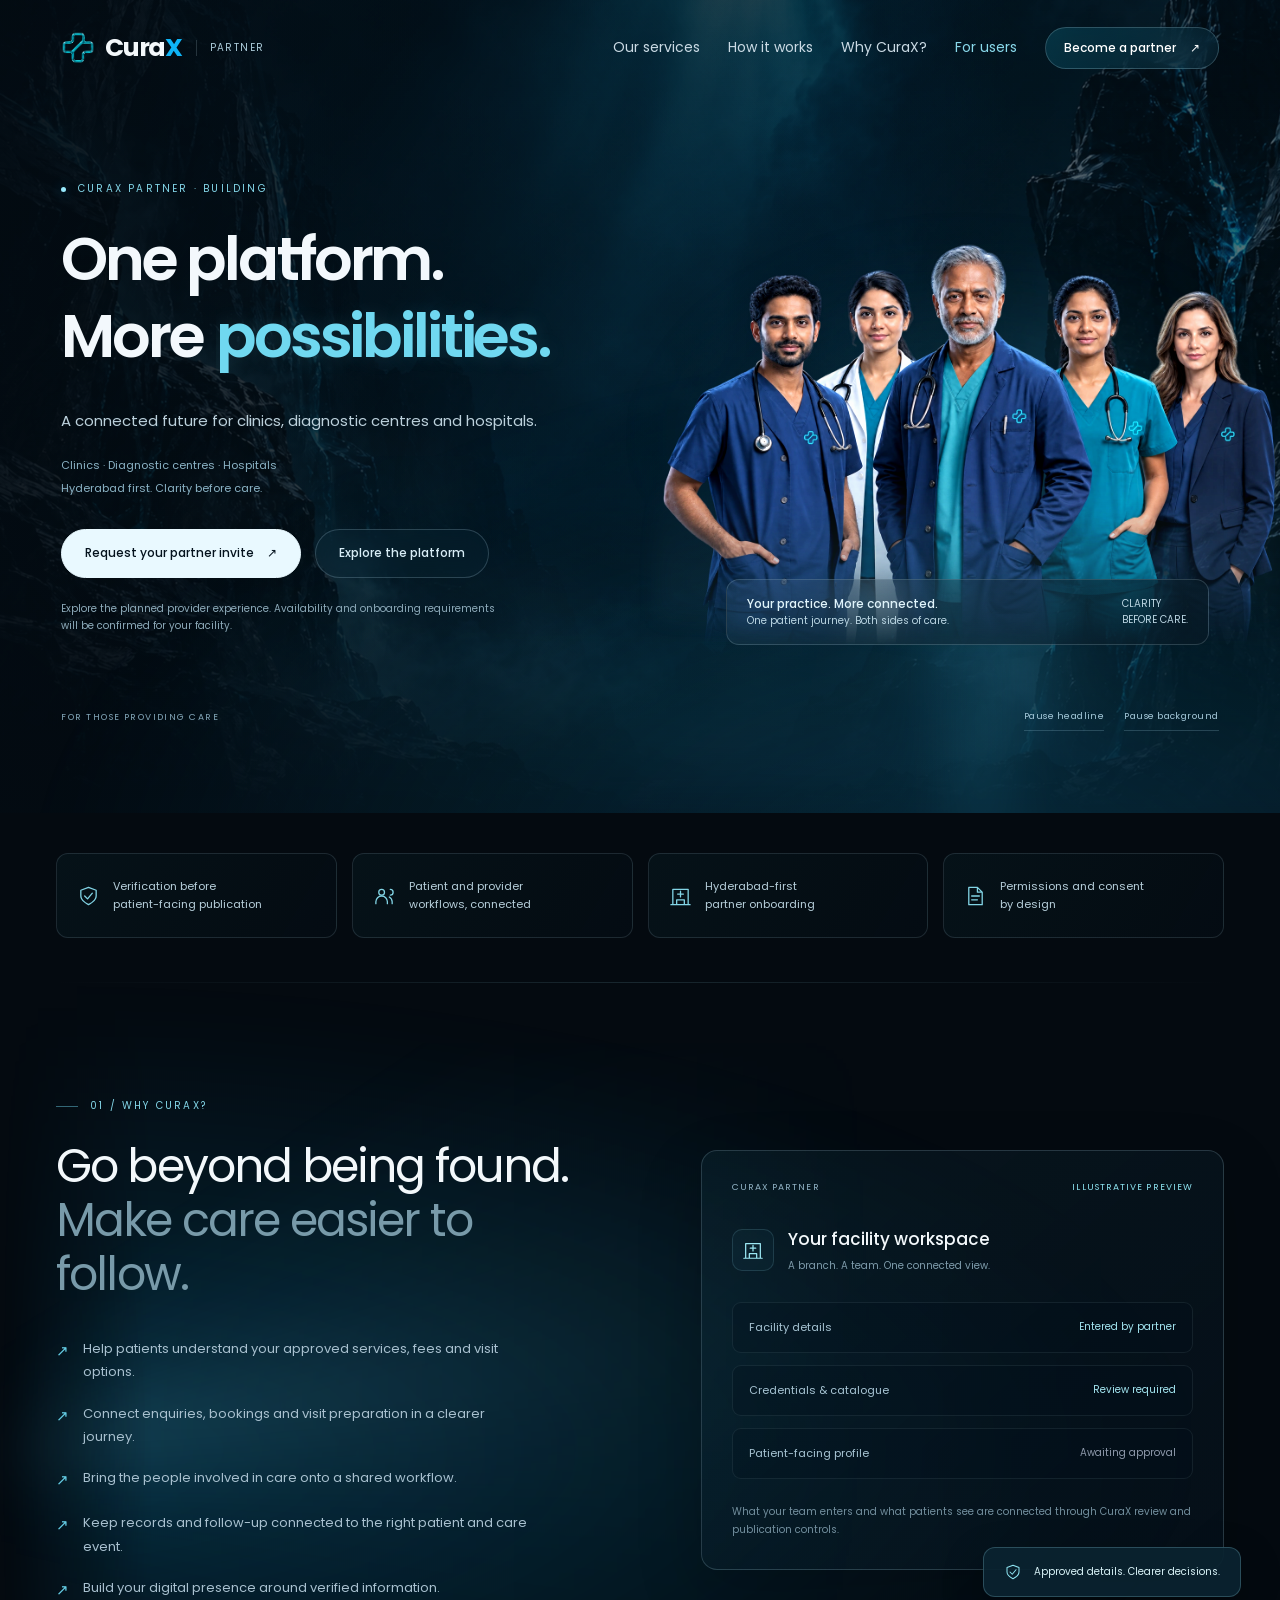
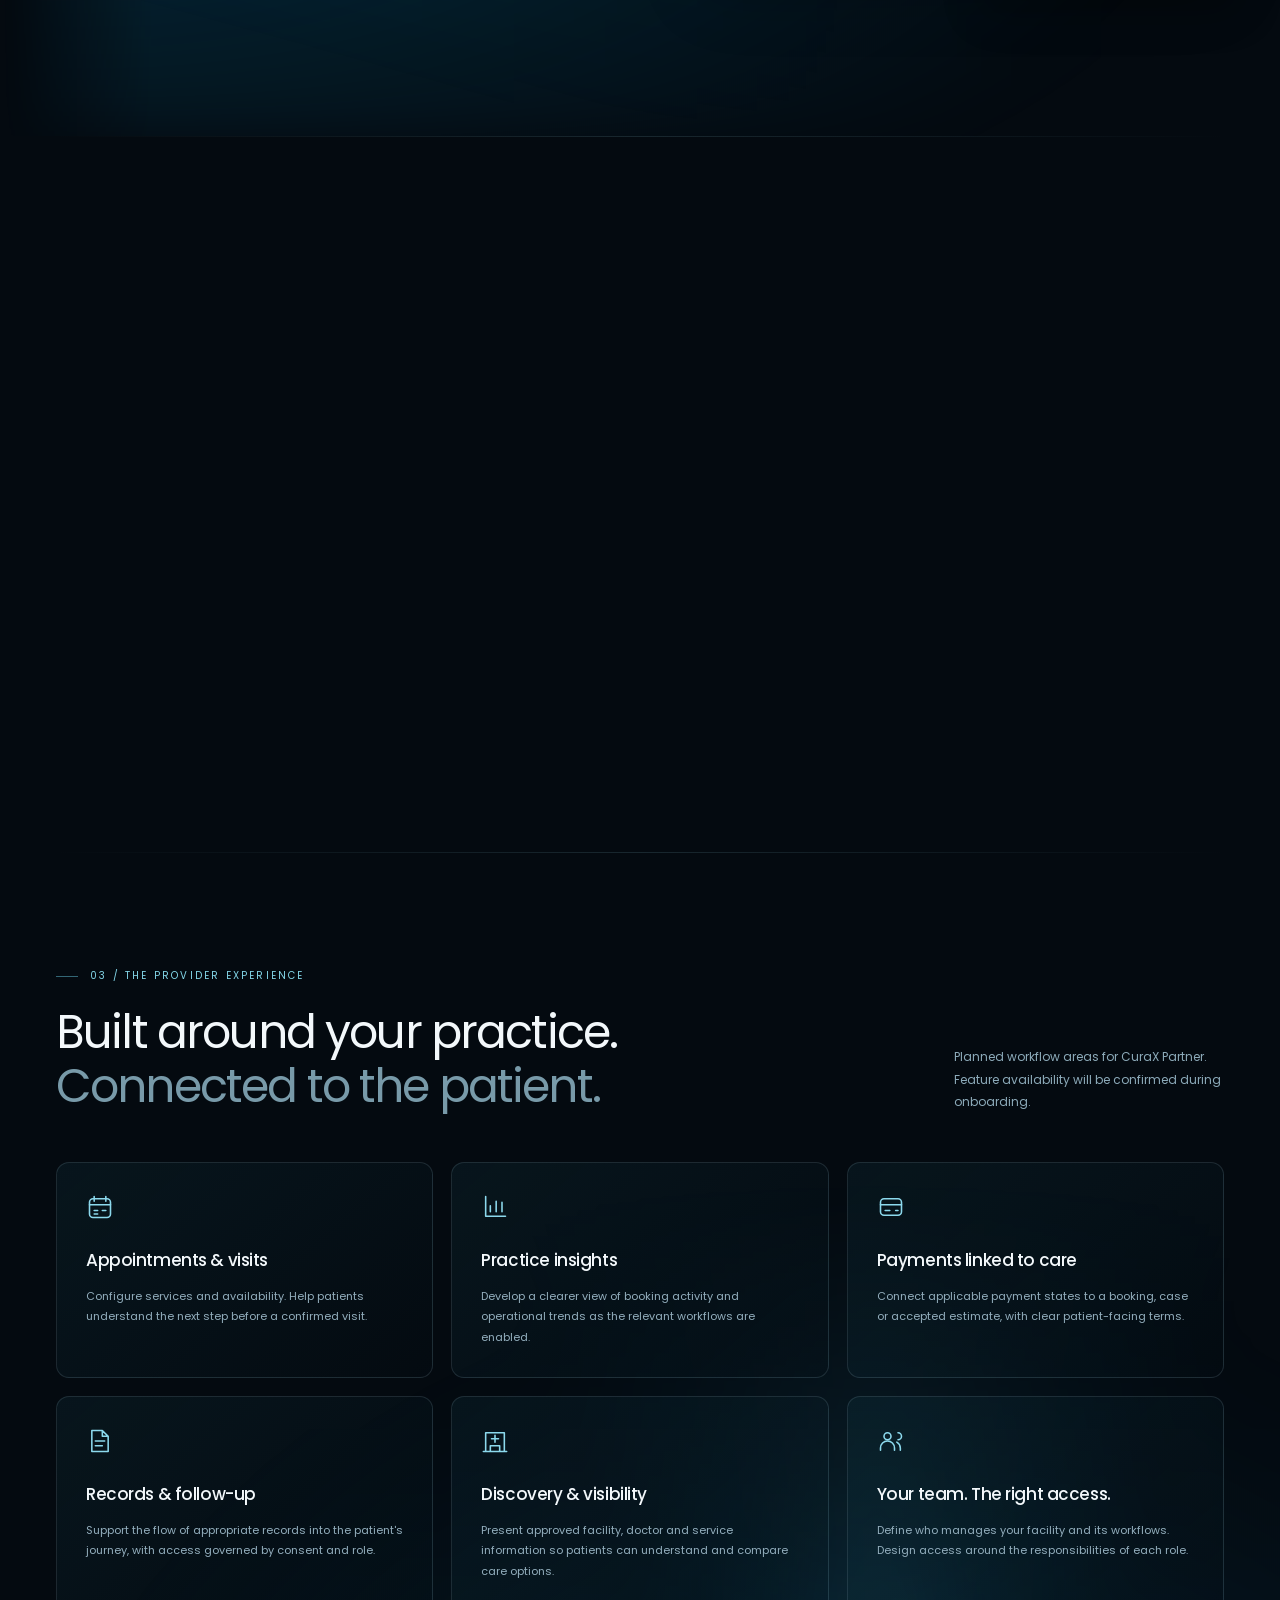
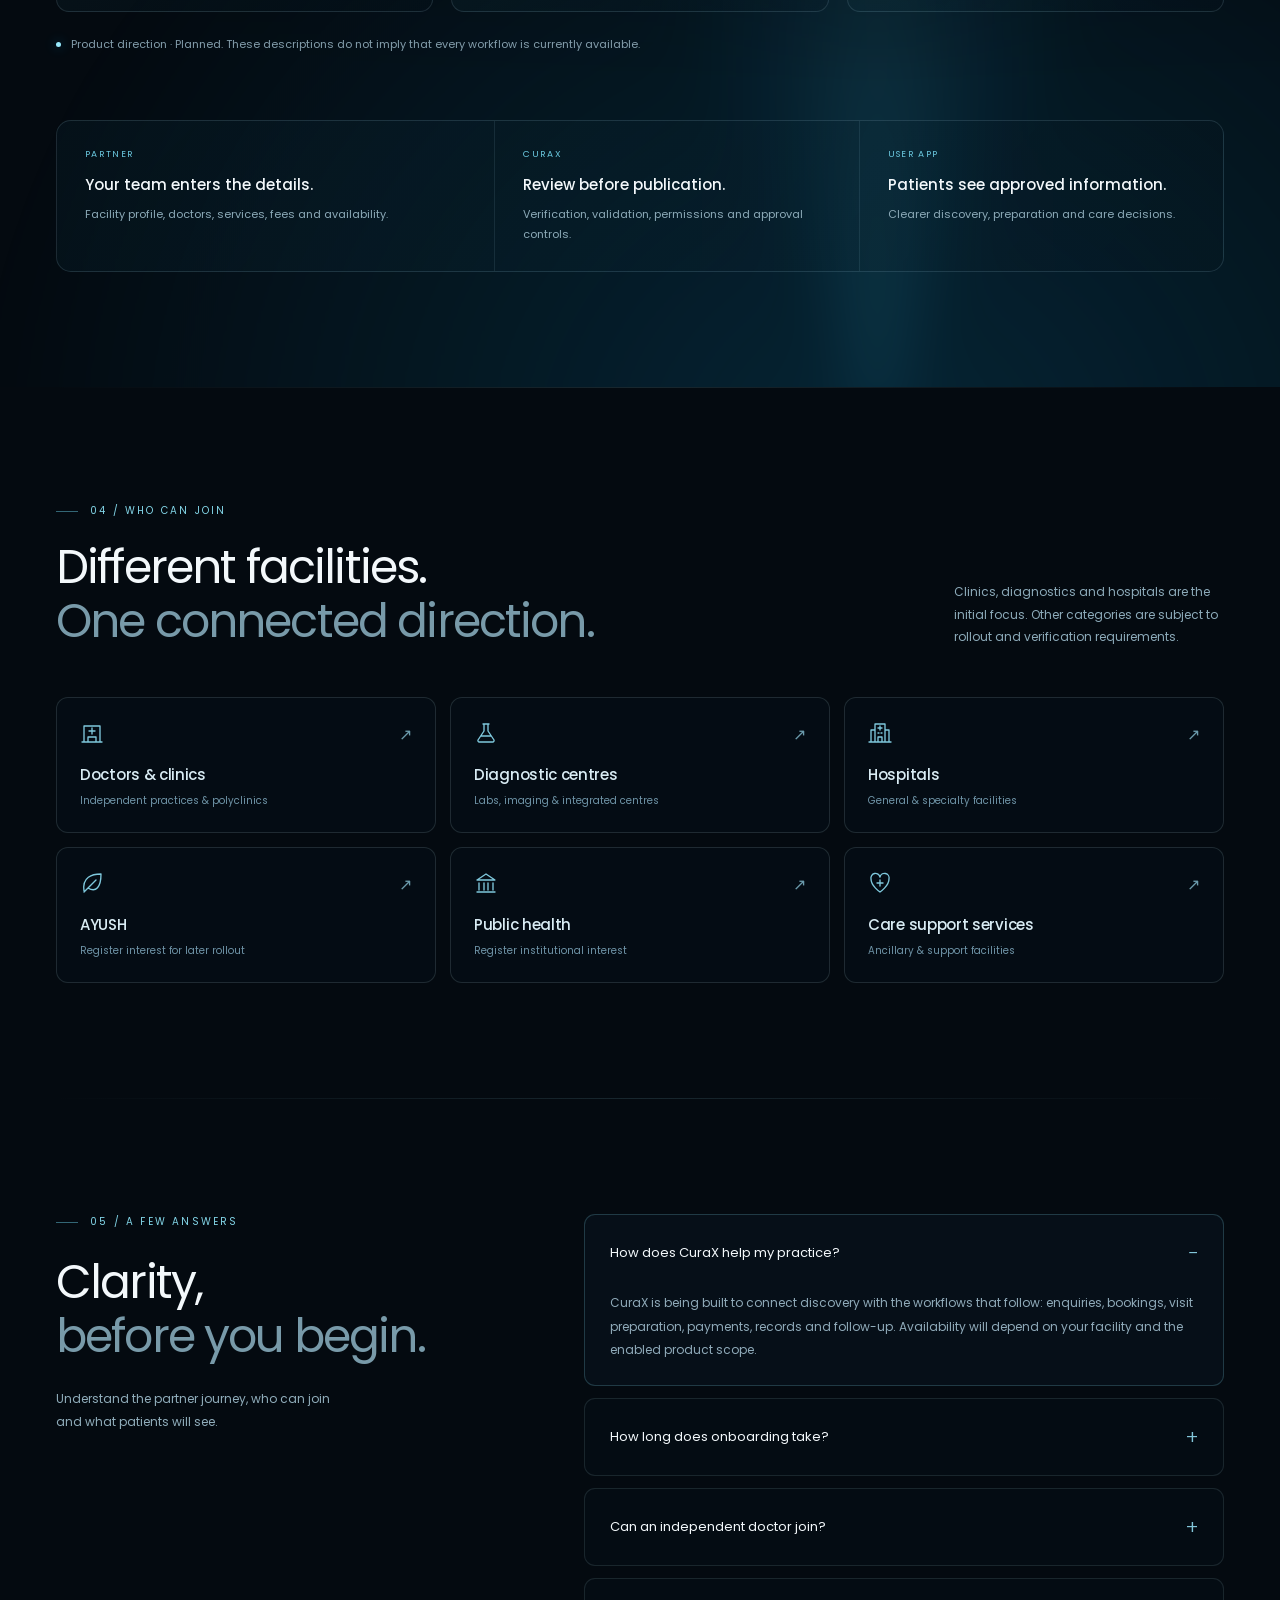
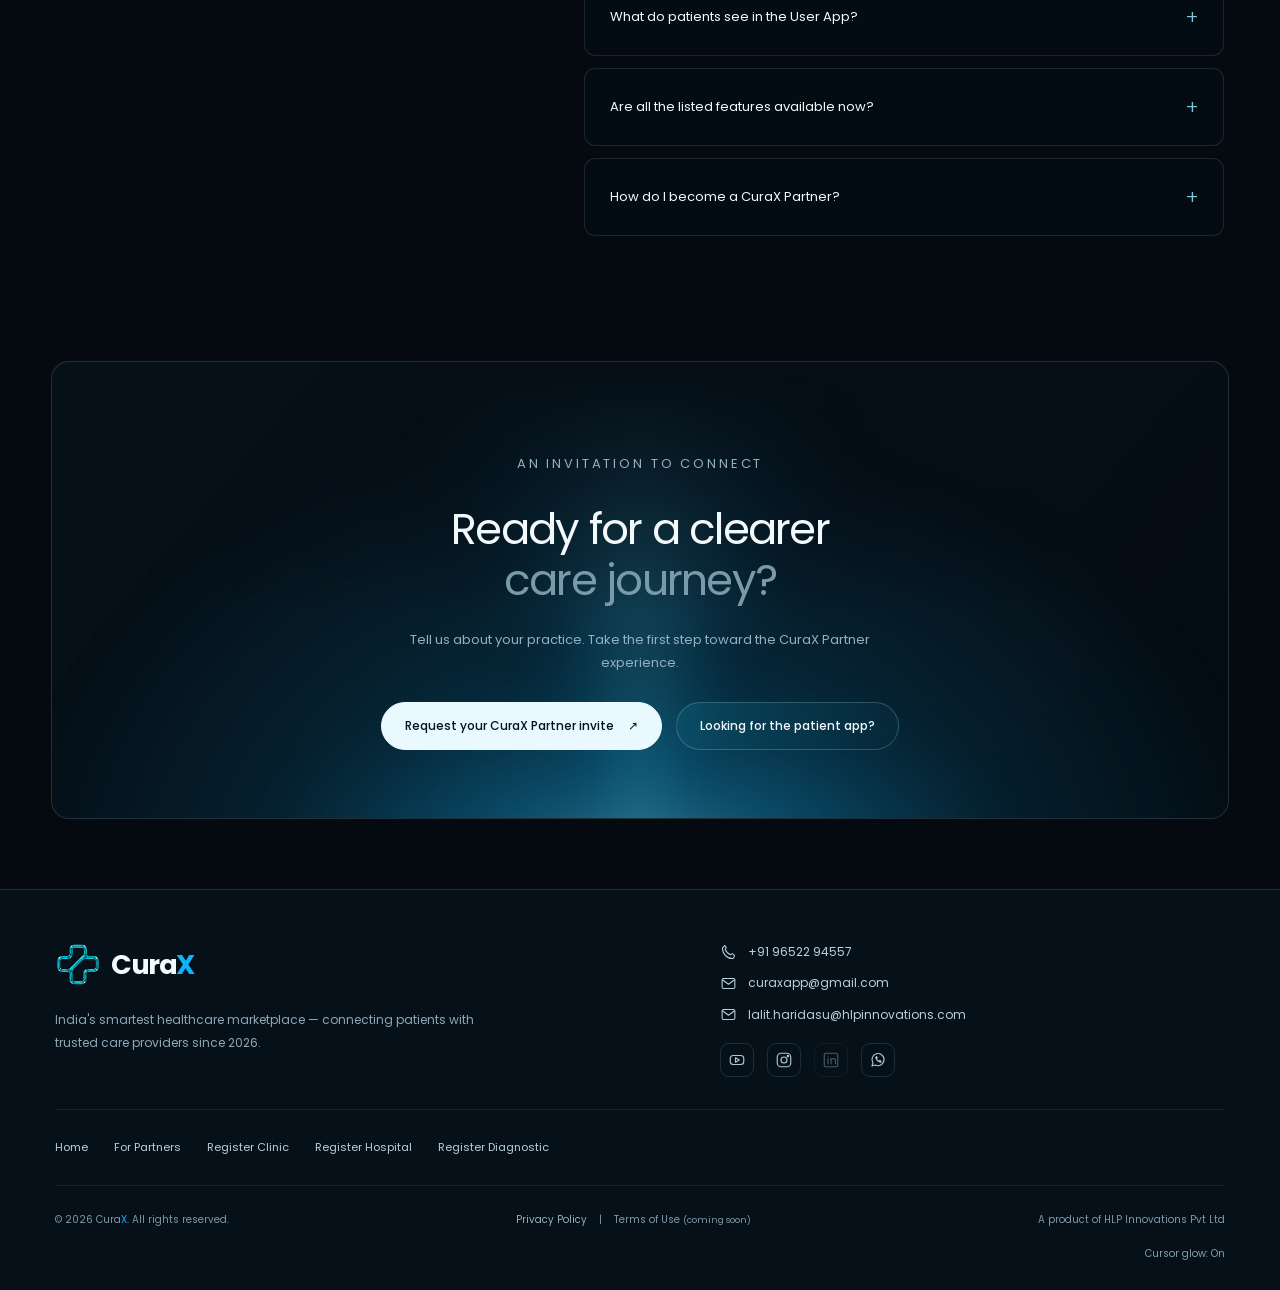
==== partners.html @ de30062a "Modified the website" ====
<!DOCTYPE html>

<html lang="en">
<head>
<meta charset="utf-8"/><meta content="width=device-width, initial-scale=1" name="viewport"/><meta content="#040a10" name="theme-color"/>
<title>CuraX Partner — Clarity before care</title>
<meta content="Explore CuraX Partner for clinics, diagnostic centres and hospitals. Understand the planned provider workflow and request a partner invite. Hyderabad first." name="description"/>
<link href="https://fonts.googleapis.com" rel="preconnect"/><link crossorigin="" href="https://fonts.gstatic.com" rel="preconnect"/>
<link href="https://fonts.googleapis.com/css2?family=Poppins:wght@300;400;500;600;700&amp;display=swap" rel="stylesheet"/>
<link href="assets/css/partner.css" rel="stylesheet"/>
<link href="assets/css/partner-lighting.css" rel="stylesheet"/>
<link href="assets/css/rotating-hero.css" rel="stylesheet"/>
<link as="image" fetchpriority="high" href="assets/assets/curax-partner-canyon-doctors.webp" rel="preload"/>
<link href="assets/css/cursor-glow.css" rel="stylesheet"/>
<!-- Search engine and social sharing metadata -->
<link href="https://www.curax.life/partners.html" rel="canonical"/>
<meta content="index, follow" name="robots"/>
<meta content="website" property="og:type"/>
<meta content="CuraX" property="og:site_name"/>
<meta content="CuraX Partner — Clarity Before Care" property="og:title"/>
<meta content="Explore CuraX Partner for clinics, diagnostic centres and hospitals. Understand the planned provider workflow and request a partner invite. Hyderabad first." property="og:description"/>
<meta content="https://www.curax.life/partners.html" property="og:url"/>
<meta content="https://www.curax.life/assets/assets/curax-glass-alpha.webp" property="og:image"/>
<meta content="CuraX brand logo" property="og:image:alt"/>
<meta content="summary" name="twitter:card"/>
<link href="assets/css/footer.css" rel="stylesheet"/></head>
<body>
<a class="skip" href="#why">Skip to partner information</a>
<svg aria-hidden="true" height="0" style="position:absolute" width="0"><defs>
<symbol id="i-clinic" viewbox="0 0 24 24"><path d="M4 21V5h16v16M8 21v-5h8v5M9 10h6m-3-3v6M2 21h20"></path></symbol>
<symbol id="i-shield" viewbox="0 0 24 24"><path d="m12 3 8 3v6c0 5-8 9-8 9s-8-4-8-9V6Zm-4 9 3 3 5-6"></path></symbol>
<symbol id="i-calendar" viewbox="0 0 24 24"><rect height="16" rx="3" width="18" x="3" y="5"></rect><path d="M7 3v4m10-4v4M3 10h18m-14 5h3m4 0h3m-10 3h3"></path></symbol>
<symbol id="i-record" viewbox="0 0 24 24"><path d="M14 3H5v18h14V8Zm0 0v5h5M8 12h8m-8 4h6"></path></symbol>
<symbol id="i-payment" viewbox="0 0 24 24"><rect height="14" rx="3" width="18" x="3" y="5"></rect><path d="M3 10h18M7 15h4m5 0h2"></path></symbol>
<symbol id="i-chart" viewbox="0 0 24 24"><path d="M4 3v17h17M8 16v-5m5 5V7m5 9v-8"></path></symbol>
<symbol id="i-team" viewbox="0 0 24 24"><circle cx="9" cy="8" r="3"></circle><path d="M3 20v-2a6 6 0 0 1 12 0v2m3-15a3 3 0 0 1 0 6m2 9v-2a6 6 0 0 0-3-5"></path></symbol>
<symbol id="i-lab" viewbox="0 0 24 24"><path d="M9 3h6m-5 0v7l-6 9a1.5 1.5 0 0 0 1.3 2h13.4a1.5 1.5 0 0 0 1.3-2l-6-9V3M7 15h10"></path></symbol>
<symbol id="i-hospital" viewbox="0 0 24 24"><path d="M7 21V3h10v18M3 21V9h4m10 0h4v12M1 21h22M10 7h4m-2-2v4m-2 12v-5h4v5M10 12h1m2 0h1"></path></symbol>
<symbol id="i-leaf" viewbox="0 0 24 24"><path d="M4 20C2 6 12 3 21 3c0 13-5 19-13 14M4 21l12-12"></path></symbol>
<symbol id="i-public" viewbox="0 0 24 24"><path d="m3 9 9-6 9 6H3m2 3v7m5-7v7m4-7v7m5-7v7M3 21h18"></path></symbol>
<symbol id="i-care" viewbox="0 0 24 24"><path d="M12 21S3 15 3 8a4 4 0 0 1 9-2 4 4 0 0 1 9 2c0 7-9 13-9 13Zm-3-9h6m-3-3v6"></path></symbol>
<symbol id="i-arrow" viewbox="0 0 24 24"><path d="M4 12h16m-6-6 6 6-6 6"></path></symbol>
</defs></svg>
<header class="nav" id="nav">
<a aria-label="CuraX home" class="brand" href="index.html"><img alt="" height="1254" src="assets/assets/curax-glass-alpha.webp" width="1254"/><span class="wordmark">Cura<span>X</span></span><span class="partner-label">Partner</span></a>
<button aria-controls="partner-navigation" aria-expanded="false" aria-label="Open navigation" class="nav-toggle" type="button"><svg aria-hidden="true" class="icon" viewbox="0 0 24 24"><path d="M5 7h14M5 12h14M5 17h14"></path></svg></button>
<nav aria-label="Partner navigation" class="nav-links" id="partner-navigation"><a href="#features">Our services</a><a href="#process">How it works</a><a href="#why">Why CuraX?</a><a class="for-users" href="index.html#download">For users</a><button class="button" data-invite="" type="button">Become a partner <span aria-hidden="true">↗</span></button></nav>
</header>
<main>
<section aria-labelledby="partner-title" class="hero cx-partner-hero" data-curax-hero="" id="partner-home">
<div aria-hidden="true" class="landscape cx-hero-landscape" data-hero-landscape=""><canvas aria-hidden="true" class="live-wallpaper"></canvas></div>
<div class="hero-grid cx-hero-grid">
<div class="hero-copy cx-hero-copy" data-hero-copy="">
<p class="cx-hero-eyebrow" data-hero-enter="eyebrow"><span aria-hidden="true" class="cx-hero-status"></span>CuraX Partner · BUILDING</p>
<h1 class="cx-hero-title" data-hero-title="" id="partner-title"><span class="cx-sr-only">One platform. More possibilities.</span><span aria-hidden="true" class="cx-title-visual"><span class="cx-title-first" data-hero-enter="first"><span data-fit-static="">One platform.</span></span><span class="cx-more-line" data-hero-enter="second"><span class="cx-hero-prefix" data-word-prefix="">More</span><span class="cx-word-window" data-word-window=""><span class="cx-word-sizer" data-word-sizer=""><span>possibilities.</span><span>opportunity.</span><span>connections.</span><span>growth.</span><span>visibility.</span><span>clarity.</span><span>efficiency.</span><span>confidence.</span><span>potential.</span></span><span class="cx-word-slot cx-word-current" data-word-current="">possibilities.</span><span class="cx-word-slot cx-word-next" data-word-next="">opportunity.</span></span></span></span></h1>
<p class="cx-hero-lead" data-hero-enter="description">A connected future for clinics, diagnostic centres and hospitals.</p>
<p class="cx-hero-audiences" data-hero-enter="audiences">Clinics · Diagnostic centres · Hospitals</p>
<p class="cx-hero-location" data-hero-enter="location">Hyderabad first. Clarity before care.</p>
<div class="hero-actions cx-hero-actions" data-hero-enter="actions"><button class="button primary cx-hero-button cx-hero-primary" data-invite="" type="button">Request your partner invite <span aria-hidden="true">↗</span></button><a class="button cx-hero-button" href="#features">Explore the platform</a></div>
<p class="availability cx-hero-note" data-hero-enter="note">Explore the planned provider experience. Availability and onboarding requirements will be confirmed for your facility.</p>
</div>
<div class="hero-visual entrance cx-hero-visual"><img alt="Illustrative healthcare team wearing CuraX-branded apparel, blended into the canyon background" class="partner-doctors cx-hero-team" fetchpriority="high" height="960" src="assets/assets/curax-partner-canyon-doctors.webp" width="1440"/><div class="visual-caption"><span><strong>Your practice. More connected.</strong>One patient journey. Both sides of care.</span><span>CLARITY<br/>BEFORE CARE.</span></div></div>
</div><div class="hero-tail cx-hero-tail"><span>FOR THOSE PROVIDING CARE</span><div class="motion-controls cx-hero-motion"><button aria-label="Pause rotating headline" aria-pressed="false" class="cx-hero-motion-button" data-hero-toggle="" hidden="" type="button">Pause headline</button><button class="wallpaper-toggle" type="button">Pause background</button></div></div>
</section>
<section aria-label="Platform principles" class="section rail">
<div class="rail-item reveal"><svg aria-hidden="true" class="icon"><use href="#i-shield"></use></svg><span>Verification before<br/>patient-facing publication</span></div>
<div class="rail-item reveal" style="--delay:70ms"><svg aria-hidden="true" class="icon"><use href="#i-team"></use></svg><span>Patient and provider<br/>workflows, connected</span></div>
<div class="rail-item reveal" style="--delay:140ms"><svg aria-hidden="true" class="icon"><use href="#i-clinic"></use></svg><span>Hyderabad-first<br/>partner onboarding</span></div>
<div class="rail-item reveal" style="--delay:210ms"><svg aria-hidden="true" class="icon"><use href="#i-record"></use></svg><span>Permissions and consent<br/>by design</span></div>
</section>
<div aria-hidden="true" class="rule"></div>
<section aria-labelledby="why-title" class="section why" id="why"><div class="why-grid">
<div class="reveal"><p class="eyebrow">01 / Why CuraX?</p><h2 id="why-title">Go beyond being found.<br/><span class="dim">Make care easier to follow.</span></h2><ul class="benefit-list"><li>Help patients understand your approved services, fees and visit options.</li><li>Connect enquiries, bookings and visit preparation in a clearer journey.</li><li>Bring the people involved in care onto a shared workflow.</li><li>Keep records and follow-up connected to the right patient and care event.</li><li>Build your digital presence around verified information.</li></ul></div>
<div class="workflow-preview reveal" style="--delay:160ms"><div class="preview-top"><span>CuraX Partner</span><span>Illustrative preview</span></div><div class="preview-facility"><svg aria-hidden="true" class="icon"><use href="#i-clinic"></use></svg><div><h3>Your facility workspace</h3><p>A branch. A team. One connected view.</p></div></div><div class="preview-rows"><div class="preview-row"><span>Facility details</span><b>Entered by partner</b></div><div class="preview-row"><span>Credentials &amp; catalogue</span><b>Review required</b></div><div class="preview-row"><span>Patient-facing profile</span><b class="muted">Awaiting approval</b></div></div><p class="preview-caption">What your team enters and what patients see are connected through CuraX review and publication controls.</p><div class="preview-float"><svg aria-hidden="true" class="icon"><use href="#i-shield"></use></svg>Approved details. Clearer decisions.</div></div>
</div></section>
<div aria-hidden="true" class="rule"></div>
<section aria-labelledby="process-title" class="section" id="process"><div class="section-head reveal"><div><p class="eyebrow">02 / How it works</p><h2 id="process-title">A clearer start.<br/><span class="dim">Three considered steps.</span></h2></div><p>Begin with an invite request.<br/>Verification and activation follow when your facility is ready.</p></div><div class="steps">
<article class="step reveal"><span aria-hidden="true" class="step-number">01</span><h3>Sign up</h3><p>Tell us about your facility, category and city. Request a CuraX Partner invite with your contact details.</p><span class="step-meta">Your facility → Your request</span></article>
<article class="step reveal" style="--delay:100ms"><span aria-hidden="true" class="step-number">02</span><h3>Get verified</h3><p>Complete the required profile and credential checks. CuraX reviews the information intended for patients.</p><span class="step-meta">Review → Controlled publication</span></article>
<article class="step reveal" style="--delay:200ms"><span aria-hidden="true" class="step-number">03</span><h3>Start growing</h3><p>Prepare your services, team and availability. Go live once your branch is approved and its workflows are enabled.</p><span class="step-meta">Approved profile → Enabled services</span></article>
</div></section>
<div aria-hidden="true" class="rule"></div>
<section aria-labelledby="features-title" class="section" id="features"><div class="section-head reveal"><div><p class="eyebrow">03 / The provider experience</p><h2 id="features-title">Built around your practice.<br/><span class="dim">Connected to the patient.</span></h2></div><p>Planned workflow areas for CuraX Partner. Feature availability will be confirmed during onboarding.</p></div><div class="features">
<article class="feature reveal"><svg aria-hidden="true" class="icon"><use href="#i-calendar"></use></svg><h3>Appointments &amp; visits</h3><p>Configure services and availability. Help patients understand the next step before a confirmed visit.</p></article>
<article class="feature reveal" style="--delay:70ms"><svg aria-hidden="true" class="icon"><use href="#i-chart"></use></svg><h3>Practice insights</h3><p>Develop a clearer view of booking activity and operational trends as the relevant workflows are enabled.</p></article>
<article class="feature reveal" style="--delay:140ms"><svg aria-hidden="true" class="icon"><use href="#i-payment"></use></svg><h3>Payments linked to care</h3><p>Connect applicable payment states to a booking, case or accepted estimate, with clear patient-facing terms.</p></article>
<article class="feature reveal"><svg aria-hidden="true" class="icon"><use href="#i-record"></use></svg><h3>Records &amp; follow-up</h3><p>Support the flow of appropriate records into the patient's journey, with access governed by consent and role.</p></article>
<article class="feature reveal" style="--delay:70ms"><svg aria-hidden="true" class="icon"><use href="#i-clinic"></use></svg><h3>Discovery &amp; visibility</h3><p>Present approved facility, doctor and service information so patients can understand and compare care options.</p></article>
<article class="feature reveal" style="--delay:140ms"><svg aria-hidden="true" class="icon"><use href="#i-team"></use></svg><h3>Your team. The right access.</h3><p>Define who manages your facility and its workflows. Design access around the responsibilities of each role.</p></article>
</div><p class="status-note"><span aria-hidden="true" class="status-dot"></span>Product direction · Planned. These descriptions do not imply that every workflow is currently available.</p>
<div class="publication reveal"><div><small>Partner</small><h3>Your team enters the details.</h3><p>Facility profile, doctors, services, fees and availability.</p></div><div><small>CuraX</small><h3>Review before publication.</h3><p>Verification, validation, permissions and approval controls.</p></div><div><small>User App</small><h3>Patients see approved information.</h3><p>Clearer discovery, preparation and care decisions.</p></div></div>
</section>
<div aria-hidden="true" class="rule"></div>
<section aria-labelledby="facilities-title" class="section" id="facilities"><div class="section-head reveal"><div><p class="eyebrow">04 / Who can join</p><h2 id="facilities-title">Different facilities.<br/><span class="dim">One connected direction.</span></h2></div><p>Clinics, diagnostics and hospitals are the initial focus. Other categories are subject to rollout and verification requirements.</p></div><div class="facility-grid">
<button class="facility-card reveal" data-category="Clinic" data-invite="" type="button"><svg aria-hidden="true" class="icon"><use href="#i-clinic"></use></svg><strong>Doctors &amp; clinics</strong><span>Independent practices &amp; polyclinics</span></button>
<button class="facility-card reveal" data-category="Diagnostic" data-invite="" type="button"><svg aria-hidden="true" class="icon"><use href="#i-lab"></use></svg><strong>Diagnostic centres</strong><span>Labs, imaging &amp; integrated centres</span></button>
<button class="facility-card reveal" data-category="Hospital" data-invite="" type="button"><svg aria-hidden="true" class="icon"><use href="#i-hospital"></use></svg><strong>Hospitals</strong><span>General &amp; specialty facilities</span></button>
<button class="facility-card reveal" data-category="AYUSH" data-invite="" type="button"><svg aria-hidden="true" class="icon"><use href="#i-leaf"></use></svg><strong>AYUSH</strong><span>Register interest for later rollout</span></button>
<button class="facility-card reveal" data-category="Public Health Facility" data-invite="" type="button"><svg aria-hidden="true" class="icon"><use href="#i-public"></use></svg><strong>Public health</strong><span>Register institutional interest</span></button>
<button class="facility-card reveal" data-category="Ancillary &amp; Support Service" data-invite="" type="button"><svg aria-hidden="true" class="icon"><use href="#i-care"></use></svg><strong>Care support services</strong><span>Ancillary &amp; support facilities</span></button>
</div></section>
<div aria-hidden="true" class="rule"></div>
<section aria-labelledby="faq-title" class="section" id="faq"><div class="faq-grid"><div class="reveal"><p class="eyebrow">05 / A few answers</p><h2 id="faq-title">Clarity,<br/><span class="dim">before you begin.</span></h2><p class="faq-intro">Understand the partner journey, who can join and what patients will see.</p></div><div class="faq-list reveal" style="--delay:130ms">
<details open=""><summary>How does CuraX help my practice?</summary><p>CuraX is being built to connect discovery with the workflows that follow: enquiries, bookings, visit preparation, payments, records and follow-up. Availability will depend on your facility and the enabled product scope.</p></details>
<details><summary>How long does onboarding take?</summary><p>The timeline depends on your category, profile completeness, required documents and verification. The team will confirm the next steps and expected timeline after reviewing your request.</p></details>
<details><summary>Can an independent doctor join?</summary><p>Independent doctors can express interest through their clinic or practice. The facility and practitioner information intended for patients must meet the applicable verification requirements.</p></details>
<details><summary>What do patients see in the User App?</summary><p>Patients see the approved projection of your facility, doctor and service information. Entering or changing details in Partner does not automatically publish them to the User App.</p></details>
<details><summary>Are all the listed features available now?</summary><p>No. The workflow areas shown here describe the planned provider experience. Current availability, activation and applicable commercial terms will be confirmed during onboarding.</p></details>
<details><summary>How do I become a CuraX Partner?</summary><p>Request an invite with your facility and contact details. The current form prepares an email for you to review and send to the CuraX team. It does not create a provider account.</p></details>
</div></div></section>
<section aria-labelledby="finale-title" class="finale reveal"><p class="eyebrow">An invitation to connect</p><h2 id="finale-title">Ready for a clearer<br/><span class="dim">care journey?</span></h2><p>Tell us about your practice. Take the first step toward the CuraX Partner experience.</p><div class="finale-actions"><button class="button primary" data-invite="" type="button">Request your CuraX Partner invite <span aria-hidden="true">↗</span></button><a class="button" href="index.html#download">Looking for the patient app?</a></div></section>
</main>
<footer aria-label="CuraX footer" class="legacy-footer">
<div class="legacy-footer-inner">
<div class="legacy-footer-primary">
<div class="legacy-footer-about">
<a aria-label="CuraX home" class="legacy-footer-brand" href="index.html"><img alt="" height="46" loading="lazy" src="assets/assets/curax-glass-alpha.webp" width="46"/><span>Cura<span class="legacy-footer-x">X</span></span></a>
<p class="legacy-footer-tagline">India's smartest healthcare marketplace — connecting patients with trusted care providers since 2026.</p>
</div>
<div aria-label="Contact details" class="legacy-footer-contact">
<a href="tel:+919652294557"><svg aria-hidden="true" class="legacy-footer-icon" fill="none" stroke="currentColor" stroke-linecap="round" stroke-linejoin="round" stroke-width="1.5" viewbox="0 0 24 24"><path d="M6.4 3.5 9 6.4 7.4 9c1.2 3.3 4.2 6.3 7.6 7.6l2.5-1.6 3 2.6-1.1 3.3c-.2.6-.7 1-1.4 1-7.9 0-14.5-6.5-14.5-14.5 0-.6.4-1.2 1-1.4Z"></path></svg><span>+91 96522 94557</span></a>
<a href="mailto:curaxapp@gmail.com"><svg aria-hidden="true" class="legacy-footer-icon" fill="none" stroke="currentColor" stroke-linecap="round" stroke-linejoin="round" stroke-width="1.5" viewbox="0 0 24 24"><rect height="14" rx="2" width="18" x="3" y="5"></rect><path d="m4 7 8 6 8-6"></path></svg><span>curaxapp@gmail.com</span></a>
<a href="mailto:lalit.haridasu@hlpinnovations.com"><svg aria-hidden="true" class="legacy-footer-icon" fill="none" stroke="currentColor" stroke-linecap="round" stroke-linejoin="round" stroke-width="1.5" viewbox="0 0 24 24"><rect height="14" rx="2" width="18" x="3" y="5"></rect><path d="m4 7 8 6 8-6"></path></svg><span>lalit.haridasu@hlpinnovations.com</span></a>
<div aria-label="CuraX social media" class="legacy-footer-socials">
<a aria-label="CuraX on YouTube" href="https://www.youtube.com/@CuraX_India" rel="noopener noreferrer" target="_blank"><svg aria-hidden="true" class="legacy-footer-icon" fill="none" stroke="currentColor" stroke-linecap="round" stroke-linejoin="round" stroke-width="1.5" viewbox="0 0 24 24"><rect height="12" rx="4" width="18" x="3" y="6"></rect><path d="m10 9 5 3-5 3z"></path></svg></a>
<a aria-label="CuraX on Instagram" href="https://www.instagram.com/curax_india/" rel="noopener noreferrer" target="_blank"><svg aria-hidden="true" class="legacy-footer-icon" fill="none" stroke="currentColor" stroke-linecap="round" stroke-linejoin="round" stroke-width="1.5" viewbox="0 0 24 24"><rect height="18" rx="5" width="18" x="3" y="3"></rect><circle cx="12" cy="12" r="4"></circle><circle cx="17.3" cy="6.8" r="1"></circle></svg></a>
<span aria-label="LinkedIn URL not supplied" class="legacy-footer-social-disabled" title="LinkedIn URL not supplied"><svg aria-hidden="true" class="legacy-footer-icon" fill="none" stroke="currentColor" stroke-linecap="round" stroke-linejoin="round" stroke-width="1.5" viewbox="0 0 24 24"><rect height="18" rx="2" width="18" x="3" y="3"></rect><path d="M8 10v7M8 7v.1M12 17v-7m0 3a3 3 0 0 1 6 0v4"></path></svg></span>
<a aria-label="Message CuraX on WhatsApp" href="https://wa.me/919652294557?text=Hello%20I%20am%20interested%20in%20your%20services" rel="noopener noreferrer" target="_blank"><svg aria-hidden="true" class="legacy-footer-icon" fill="none" stroke="currentColor" stroke-linecap="round" stroke-linejoin="round" stroke-width="1.5" viewbox="0 0 24 24"><path d="M20 11.5a8 8 0 0 1-11.6 7.2L4 20l1.3-4.3A8 8 0 1 1 20 11.5Z"></path><path d="M9 9c1 3 3 5 6 6l1.2-1.2-2-1-1 1c-1.6-.7-2.6-1.7-3.3-3.3l1-1-1-2z"></path></svg></a>
</div>
</div>
</div>
<nav aria-label="Footer navigation" class="legacy-footer-navigation">
<a href="index.html">Home</a><a href="partners.html">For Partners</a>
<a href="partners.html#facilities">Register Clinic</a><a href="partners.html#facilities">Register Hospital</a><a href="partners.html#facilities">Register Diagnostic</a>
</nav>
<div class="legacy-footer-bottom">
<p>© 2026 Cura<span class="legacy-footer-x">X</span>. All rights reserved.</p>
<div class="legacy-footer-legal"><a data-footer-privacy="" href="index.html#privacy">Privacy Policy</a><span aria-hidden="true">|</span><span title="Terms page not provided">Terms of Use <small>(coming soon)</small></span></div>
<p class="legacy-footer-company">A product of HLP Innovations Pvt Ltd</p>
</div>
<button aria-label="Turn off cursor glow" aria-pressed="true" class="cursor-toggle legacy-footer-cursor" hidden="" type="button">Cursor glow: On</button>
</div>
</footer>
<button aria-label="Back to top" class="back-top" hidden="" type="button"><svg aria-hidden="true" class="icon" viewbox="0 0 24 24"><path d="m6 13 6-6 6 6M12 7v12"></path></svg></button>
<dialog aria-labelledby="invite-title" id="partner-invite"><button aria-label="Close invite request" class="close-dialog" type="button">×</button><div class="invite-head"><p class="eyebrow">CuraX Partner · Request an invite</p><h2 id="invite-title">Let's begin with<br/>your facility.</h2><p>Share your facility and contact details. Prepare a request for the CuraX team to review.</p></div>
<form id="partner-invite-form"><div class="form-grid">
<div class="field"><label for="partner-name">Your full name</label><input autocomplete="name" id="partner-name" maxlength="100" name="name" placeholder="Full name" required=""/></div>
<div class="field"><label for="partner-email">Work email</label><input autocomplete="email" id="partner-email" maxlength="254" name="email" placeholder="you@facility.com" required="" type="email"/></div>
<div class="field"><label for="facility-name">Facility / practice name</label><input autocomplete="organization" id="facility-name" maxlength="150" name="facility" placeholder="Your facility name" required=""/></div>
<div class="field"><label for="facility-category">Facility category</label><select id="facility-category" name="category" required=""><option value="">Select category</option><option>Clinic</option><option>Diagnostic</option><option>Hospital</option><option>AYUSH</option><option>Public Health Facility</option><option>Ancillary &amp; Support Service</option></select></div>
<div class="field"><label for="facility-city">City</label><input autocomplete="address-level2" id="facility-city" maxlength="100" name="city" required="" value="Hyderabad"/></div>
<div class="field"><label for="partner-phone">Phone <span style="color:#7495a7">· optional</span></label><input autocomplete="tel" id="partner-phone" maxlength="25" name="phone" placeholder="Contact number" type="tel"/></div>
</div><label class="consent"><input id="partner-consent" required="" type="checkbox"/><span>I agree to be contacted by CuraX about this partner request using the details provided.</span></label><div class="form-actions"><button class="button primary" type="submit">Prepare invite request <svg aria-hidden="true" class="icon"><use href="#i-arrow"></use></svg></button><p class="form-note">Opens an email draft for you to review and send. No account is created by this form.</p></div><p class="form-status" hidden="" id="invite-status" role="status"></p></form><p class="dialog-foot">Facility verification and publication are separate steps. Need help? <a href="mailto:curaxapp@gmail.com">Contact CuraX</a>.</p></dialog>
<script src="assets/js/site-config.js"></script><script src="assets/js/live-wallpaper.js"></script><script src="assets/js/partner.js"></script>
<script src="assets/js/cursor-glow.js"></script>
<script src="assets/js/partner-hero.js" type="module"></script>
</body></html>
---- assets/css/partner.css ----
:root{color-scheme:dark;--ink:#f3f8fb;--sub:#a3bac8;--cyan:#0eb4f6;--hair:#c6ecfc20;--ease:cubic-bezier(.22,1,.36,1)}
*{box-sizing:border-box}html{scroll-behavior:smooth;scroll-padding-top:110px}body{margin:0;background:#040a10;color:var(--ink);font-family:Poppins,Arial,sans-serif;-webkit-font-smoothing:antialiased}a{color:inherit;text-decoration:none}button,input,select{font:inherit}button{cursor:pointer}button,a,input,select{-webkit-tap-highlight-color:transparent}a:focus-visible,button:focus-visible,summary:focus-visible,input:focus-visible,select:focus-visible{outline:2px solid #76e5ff;outline-offset:5px}[hidden]{display:none!important}::selection{background:#0eb4f645}.skip{position:fixed;left:20px;top:12px;z-index:50;padding:12px 18px;background:#f6fdff;color:#06111d;transform:translateY(-150%)}.skip:focus{transform:none}.icon{width:24px;height:24px;stroke:currentColor;fill:none;stroke-width:1.35;stroke-linecap:round;stroke-linejoin:round}svg{display:block}
.nav{position:fixed;top:0;left:0;right:0;z-index:20;height:96px;padding:0 clamp(24px,4.8vw,86px);display:flex;align-items:center;justify-content:space-between;gap:24px;transition:background .5s,height .5s,border-color .5s;border-bottom:1px solid transparent}.nav.scrolled{height:76px;background:#06111ce0;border-color:#c6ecfc15;backdrop-filter:blur(18px);-webkit-backdrop-filter:blur(18px)}.brand{display:flex;align-items:center;gap:10px;white-space:nowrap}.brand img{width:34px;height:34px;object-fit:contain}.wordmark{font-size:25px;font-weight:700;letter-spacing:-.055em}.wordmark span{color:var(--cyan)}.partner-label{font-size:10px;font-weight:400;color:#acccda;letter-spacing:.14em;text-transform:uppercase;padding-left:13px;margin-left:4px;border-left:1px solid #bddfeb30}.nav-links{display:flex;align-items:center;gap:28px;font-size:14px;color:#cadae4}.nav-links a:hover{color:#86eafa}.nav-links .for-users{color:#89d9eb}.nav-toggle{display:none;background:#10253666;border:1px solid #b8dff42c;color:white;border-radius:50%;width:42px;height:42px;align-items:center;justify-content:center}.button{display:inline-flex;align-items:center;justify-content:center;gap:14px;min-height:48px;padding:13px 23px;border:1px solid #c6f1ff36;background:linear-gradient(130deg,#0e667e60,#072a3b66);backdrop-filter:blur(12px);-webkit-backdrop-filter:blur(12px);border-radius:30px;font-size:12px;font-weight:500;transition:background .35s,border-color .35s,transform .35s var(--ease)}.button:hover{border-color:#9ceefe88;background:#0b759555;transform:translateY(-2px)}.button:active{transform:scale(.98)}.button.primary{background:#e9f9ff;color:#04121d;border-color:#e9f9ff}.button.primary:hover{background:#8ee6fa;border-color:#8ee6fa}.button .icon{width:16px;height:16px}.nav-links .button{font-size:12px;min-height:42px;padding:10px 18px}
.hero{position:relative;isolation:isolate;overflow:hidden;min-height:790px;padding:170px clamp(24px,4.8vw,86px) 82px;background:#04121d}.landscape{position:absolute;inset:0;background:url('../assets/cyan-canyon-4k.webp') center 48%/cover no-repeat;z-index:-3;opacity:.52}.live-wallpaper{position:absolute;inset:0;width:100%;height:100%;pointer-events:none}.hero:before{content:'';position:absolute;inset:0;z-index:-2;background:linear-gradient(90deg,#030b12de,transparent 80%),linear-gradient(0deg,#040a10,transparent 38%,#020b1370)}.hero-grid{display:grid;grid-template-columns:1.2fr 1fr;gap:50px;align-items:center;max-width:1350px;margin:auto}.hero-copy{position:relative;z-index:2}.eyebrow{font-size:10px;letter-spacing:.22em;text-transform:uppercase;color:#83d6e8;display:flex;gap:12px;align-items:center;margin:0 0 26px}.eyebrow:before{content:'';width:22px;height:1px;background:#6acfe777}.status-dot{width:5px;height:5px;border-radius:50%;background:#98eafd;box-shadow:0 0 12px #19bfff77}.hero .eyebrow:before{display:none}h1{font-size:clamp(46px,4.8vw,76px);font-weight:500;line-height:1.11;letter-spacing:-.055em;margin:0 0 27px;max-width:750px}h1 .soft{color:#96b9c8}.hero-lead{max-width:515px;font-size:15px;line-height:1.95;color:#bcd1dc;margin:0 0 20px}.hero-audiences{font-size:11px;color:#8bb3c5;margin:0 0 32px;line-height:1.8}.hero-actions{display:flex;gap:14px;flex-wrap:wrap}.availability{font-size:10px;line-height:1.7;color:#8daab9;max-width:450px;margin-top:22px}.hero-visual{position:relative;align-self:end;min-height:430px;display:flex;align-items:flex-end;justify-content:center}.hero-visual:before{content:'';position:absolute;inset:12% 0 3%;background:radial-gradient(ellipse,#0a8faa35,transparent 67%);filter:blur(25px);z-index:-1}.visual-caption{position:absolute;bottom:0;left:10px;right:10px;padding:15px 20px;border:1px solid #d2efff2b;border-radius:13px;backdrop-filter:blur(18px);background:linear-gradient(130deg,#b8efff10,#071a26ce);display:flex;justify-content:space-between;align-items:center;gap:16px;font-size:10px;color:#bbd6e3}.visual-caption strong{font-size:12px;font-weight:500;display:block;color:#e0f4fb}.hero-tail{max-width:1350px;margin:58px auto 0;display:flex;justify-content:space-between;gap:20px;align-items:center;color:#82a6b8;font-size:9px;letter-spacing:.16em}.wallpaper-toggle{color:#a7cbdc;font:inherit;letter-spacing:.05em;background:none;border:0;border-bottom:1px solid #b7eaff30;padding:7px 0}.wallpaper-toggle:disabled{opacity:.5}
.section{max-width:1290px;margin:auto;padding:115px 56px}.rail{display:grid;grid-template-columns:repeat(4,1fr);gap:15px;padding-top:40px;padding-bottom:44px}.rail-item{display:flex;gap:13px;align-items:center;padding:24px 20px;border:1px solid var(--hair);border-radius:12px;background:linear-gradient(120deg,#21778a13,#0d253910)}.rail-item .icon{color:#83d5e6;width:23px;flex-shrink:0}.rail-item span{font-size:11px;line-height:1.6;color:#b6ceda}h2{font-size:clamp(34px,3.6vw,54px);line-height:1.17;font-weight:400;letter-spacing:-.04em;margin:0}.dim{color:#789aa9}.section-head{display:flex;justify-content:space-between;gap:35px;align-items:flex-end;margin-bottom:48px}.section-head .eyebrow{margin-bottom:22px}.section-head>p{max-width:270px;font-size:12px;line-height:1.9;color:#8caab9;margin:0}.rule{height:1px;max-width:1178px;margin:auto;background:linear-gradient(90deg,transparent,#9de5f622,transparent)}.why-grid{display:grid;grid-template-columns:1.05fr 1fr;gap:95px;align-items:center}.benefit-list{list-style:none;padding:0;margin:35px 0 0;max-width:480px}.benefit-list li{display:flex;gap:14px;margin-bottom:18px;font-size:13px;line-height:1.8;color:#a8c0cf}.benefit-list li:before{content:'↗';color:#65cee6;font-size:15px}.workflow-preview{position:relative;padding:30px;border:1px solid #c4efff2d;border-radius:16px;background:linear-gradient(140deg,#22627620,#06142088);box-shadow:0 24px 65px #0003}.preview-top{display:flex;justify-content:space-between;font-size:9px;color:#91b2c4;letter-spacing:.12em;text-transform:uppercase;margin-bottom:32px}.preview-top span:last-child{color:#8de3f0}.preview-facility{display:flex;gap:14px;align-items:center;margin-bottom:28px}.preview-facility .icon{width:42px;height:42px;padding:9px;border:1px solid #8ccbdd29;border-radius:10px;background:#58cde70a;color:#9ce8f4}.preview-facility h3{font-size:17px;font-weight:500;margin:0 0 6px}.preview-facility p{font-size:10px;color:#7e9baa;margin:0}.preview-rows{display:grid;gap:12px}.preview-row{display:flex;align-items:center;justify-content:space-between;gap:14px;padding:16px;border-radius:9px;border:1px solid #d8f5ff13;background:#040f193d;font-size:11px;color:#a7c4d3}.preview-row b{font-size:10px;color:#a4e6f1;font-weight:400}.preview-row .muted{color:#8e99ab}.preview-caption{font-size:10px;color:#728e9d;line-height:1.8;margin:24px 0 0}.preview-float{position:absolute;right:-18px;bottom:-28px;padding:15px 20px;border:1px solid #96deec3c;border-radius:12px;background:#0a2330ed;color:#d8f2f7;box-shadow:0 15px 40px #0004;font-size:10px;display:flex;align-items:center;gap:12px}.preview-float .icon{color:#8ee4f1;width:18px;height:18px}
.steps{display:grid;grid-template-columns:repeat(3,1fr);gap:20px}.step{padding:32px 30px 35px;border:1px solid var(--hair);border-radius:14px;background:linear-gradient(145deg,#22637821,#06172580);transition:border-color .4s,transform .4s var(--ease)}.step:hover{transform:translateY(-4px);border-color:#74dcef45}.step-number{display:block;font-size:44px;color:#58c6e15c;font-weight:300;letter-spacing:-.06em;margin-bottom:28px;line-height:1}.step h3{font-size:20px;font-weight:500;letter-spacing:-.03em;margin:0 0 14px}.step p{font-size:12px;line-height:1.9;color:#9ab6c5;margin:0}.step-meta{display:block;font-size:9px;margin-top:25px;color:#74bbcf;letter-spacing:.04em}.features{display:grid;grid-template-columns:repeat(3,1fr);gap:18px}.feature{padding:30px 29px;border:1px solid var(--hair);border-radius:13px;background:linear-gradient(140deg,#15425035,#06131b20);min-height:215px;transition:background .4s,border-color .4s}.feature:hover{background:#0e30483b;border-color:#c7ecff40}.feature>.icon{color:#8cd9ed;width:28px;height:28px;margin-bottom:28px}.feature h3{font-size:17px;line-height:1.4;font-weight:500;letter-spacing:-.025em;margin:0 0 13px}.feature p{font-size:11px;color:#93aebd;line-height:1.85;margin:0}.status-note{display:flex;align-items:flex-start;gap:10px;font-size:11px;line-height:1.8;color:#839dab;margin:23px 0 0}.status-note .status-dot{flex-shrink:0;margin-top:7px}.publication{display:grid;grid-template-columns:1.2fr 1fr 1fr;gap:0;border:1px solid #b7eaff23;border-radius:15px;overflow:hidden;background:linear-gradient(135deg,#12415425,#07141c33);margin-top:65px}.publication>div{padding:27px 28px;position:relative}.publication>div+div{border-left:1px solid #b7eaff18}.publication small{display:block;font-size:9px;letter-spacing:.15em;text-transform:uppercase;color:#69c6dd;margin-bottom:12px}.publication h3{font-size:15px;font-weight:500;margin:0 0 9px}.publication p{font-size:11px;line-height:1.8;color:#8caab8;margin:0}
.facility-grid{display:grid;grid-template-columns:repeat(3,1fr);gap:14px}.facility-card{position:relative;padding:23px;border:1px solid #d2f1ff21;border-radius:12px;background:#0b233020;text-align:left;color:#d9ecf4;min-height:125px;transition:background .4s,border-color .4s,transform .4s}.facility-card:hover{border-color:#7dddf956;background:#14526b22;transform:translateY(-3px)}.facility-card .icon{color:#7fc9dd;margin-bottom:18px}.facility-card strong{display:block;font-size:15px;font-weight:500;letter-spacing:-.02em}.facility-card span{display:block;color:#6f94a7;font-size:10px;margin-top:6px;line-height:1.7}.facility-card:after{content:'↗';position:absolute;right:23px;top:24px;color:#6b9bac;font-size:16px}.faq-grid{display:grid;grid-template-columns:.9fr 1.3fr;gap:85px;align-items:start}.faq-list{display:grid;gap:12px}details{border:1px solid #bddfeb1e;border-radius:11px;background:#0b1c2929}summary{padding:22px 25px;list-style:none;font-size:13px;cursor:pointer;display:flex;align-items:center;justify-content:space-between;gap:22px;line-height:1.6}summary::-webkit-details-marker{display:none}summary:after{content:'+';font-size:20px;color:#82c6d9;font-weight:300}details[open] summary:after{content:'−'}details p{padding:0 25px 24px;margin:0;color:#8faab9;font-size:12px;line-height:1.95}details[open]{border-color:#89dcec35;background:#102a3b35}.faq-intro{font-size:12px;line-height:1.9;color:#90adbb;max-width:280px;margin-top:24px}.finale{max-width:1178px;margin:10px auto 70px;padding:68px 45px;text-align:center;border:1px solid #b9eafa27;border-radius:18px;background:radial-gradient(ellipse at 50% 0,#124f6435,transparent 70%),linear-gradient(130deg,#0f2e3f50,#08131d44)}.finale .eyebrow{justify-content:center}.finale .eyebrow:before{display:none}.finale h2{font-size:clamp(31px,3.4vw,51px)}.finale p{font-size:13px;color:#92b1c1;margin:22px auto 28px;max-width:500px;line-height:1.8}.finale-actions{display:flex;justify-content:center;gap:14px;flex-wrap:wrap}.footer{max-width:1178px;margin:0 auto;padding:42px 0 30px;border-top:1px solid #bddfeb1c}.footer-top{display:flex;justify-content:space-between;gap:45px;margin-bottom:35px}.footer .brand .wordmark{font-size:21px}.footer .brand img{width:27px;height:27px}.footer p{max-width:320px;font-size:10px;color:#8099a8;line-height:1.9;margin-top:16px}.footer-links{display:flex;gap:28px;align-items:flex-start;font-size:11px;color:#a2bfce}.footer-bottom{display:flex;justify-content:space-between;gap:25px;font-size:9px;color:#5f8193;line-height:1.7}.footer-bottom span:last-child{color:#819eac}
.reveal{transition:opacity 1.1s var(--ease),translate 1.1s var(--ease);transition-delay:var(--delay,0ms)}.js-reveals .reveal{opacity:0;translate:0 23px}.js-reveals .reveal.visible{opacity:1;translate:0 0}.entrance{animation:arrive 1.2s var(--ease) both}.hero-visual{animation-delay:.18s}@keyframes arrive{from{opacity:0;translate:0 18px}to{opacity:1;translate:0 0}}
dialog{max-width:690px;width:calc(100% - 36px);max-height:90svh;overflow:auto;padding:37px;border:1px solid #c5edff33;border-radius:17px;background:linear-gradient(140deg,#102a3af9,#050e18fc);color:#f0f8fc;box-shadow:0 35px 100px #0008;backdrop-filter:blur(22px)}dialog::backdrop{background:#000b;backdrop-filter:blur(7px)}.close-dialog{position:absolute;top:15px;right:15px;width:34px;height:34px;border:0;border-radius:50%;background:#badbff0b;color:#b8d6e5;font-size:25px;line-height:1}.invite-head h2{font-size:31px;max-width:460px}.invite-head .eyebrow{margin-bottom:18px}.invite-head p{font-size:12px;line-height:1.8;color:#9bb7c8;max-width:490px;margin:18px 0 26px}.form-grid{display:grid;grid-template-columns:1fr 1fr;gap:17px}.field label{display:block;font-size:10px;color:#b5cfdd;letter-spacing:.01em;margin-bottom:8px}.field input,.field select{width:100%;height:45px;padding:10px 13px;border:1px solid #c4eafa28;border-radius:8px;background:#0715229e;color:#edf7ff;font-size:12px;outline-offset:3px}.field input::placeholder{color:#648496}.field select option{background:#0a1c2a}.full{grid-column:1/-1}.consent{display:flex;align-items:flex-start;gap:10px;font-size:10px;line-height:1.85;color:#a1becd;margin:23px 0}.consent input{accent-color:#2cc5ed;flex-shrink:0;margin-top:3px}.form-actions{display:flex;align-items:center;gap:20px;flex-wrap:wrap}.form-actions .button{border:0}.form-note{font-size:10px;color:#6f98ac;line-height:1.8;max-width:310px;margin:0}.form-status{font-size:11px;line-height:1.85;color:#9fe4f5;padding:16px 0 0;margin:0}.dialog-foot{font-size:10px;line-height:1.8;color:#789caf;margin-top:25px;padding-top:20px;border-top:1px solid #beddf518}.dialog-foot a{text-decoration:underline;text-underline-offset:3px}.back-top{position:fixed;right:25px;bottom:25px;width:41px;height:41px;border:1px solid #b4eaff33;border-radius:50%;background:#071c2cbd;color:#c7eafa;display:grid;place-items:center;backdrop-filter:blur(10px);z-index:19}.back-top .icon{width:16px;height:16px}
@media(max-width:1100px){.nav-links{gap:17px;font-size:11px}.nav{padding-inline:30px}.partner-label{font-size:8px;padding-left:9px}.hero{padding-inline:40px}.hero-grid{gap:24px;grid-template-columns:1.15fr 1fr}h1{font-size:57px}.hero-lead{font-size:13px}.hero-visual{min-height:360px}.why-grid{gap:55px}.section{padding-inline:40px}.rail-item{padding:22px 15px;gap:10px}.rail-item span{font-size:10px}.faq-grid{gap:55px}.finale,.footer{max-width:calc(100% - 80px)}}
@media(max-width:960px){.nav-toggle{display:flex}.nav-links{display:none}.nav-links.is-open{display:flex;position:absolute;top:calc(100% - 4px);left:25px;right:25px;flex-direction:column;align-items:stretch;gap:0;padding:14px;border:1px solid #c5eaff25;border-radius:15px;background:#071727f5;backdrop-filter:blur(20px)}.nav-links.is-open a{padding:14px 16px;font-size:13px}.nav-links.is-open .button{margin-top:6px}.hero{min-height:760px;padding-top:150px}.hero-grid{grid-template-columns:1.15fr .9fr;gap:24px}h1{font-size:48px}.hero-lead{font-size:12px}.hero-audiences{font-size:10px}.hero-visual{min-height:320px}.hero-actions .button{padding:12px 17px;font-size:11px}.visual-caption{padding:13px;font-size:8px}.visual-caption strong{font-size:10px}.rail{grid-template-columns:1fr 1fr;padding-top:25px;padding-bottom:25px}.section{padding-top:95px;padding-bottom:95px}.rail.section{padding-top:35px;padding-bottom:30px}.why-grid{gap:40px}.workflow-preview{padding:24px}.benefit-list li{font-size:12px}.features{grid-template-columns:1fr 1fr}.steps{gap:13px}.step{padding:27px 22px}.step h3{font-size:18px}.publication{grid-template-columns:1fr 1fr 1fr}.publication>div{padding:23px}.publication h3{font-size:13px}.faq-grid{gap:45px}}
@media(max-width:680px){.nav{height:80px;padding-inline:22px}.brand img{width:29px;height:29px}.wordmark{font-size:23px}.partner-label{font-size:8px;letter-spacing:.12em}.hero{padding:128px 24px 44px;min-height:0}.hero-grid{display:flex;flex-direction:column;gap:18px;align-items:stretch}.hero .eyebrow{font-size:8px;margin-bottom:25px}.hero h1{font-size:clamp(40px,9.7vw,62px);max-width:560px;margin-bottom:22px}.hero-lead{font-size:13px;max-width:500px;line-height:1.85}.hero-audiences{margin-bottom:27px}.hero-actions{gap:10px}.hero-actions .button{padding:13px 19px;min-height:47px;font-size:11px}.availability{font-size:9px;margin-top:17px}.hero-visual{align-self:stretch;min-height:300px;max-width:480px;margin:0 auto;width:100%;overflow:hidden;padding-top:5px}.visual-caption{left:0;right:0;bottom:8px;padding:13px 17px;font-size:9px}.visual-caption strong{font-size:11px}.hero-tail{margin-top:23px;font-size:8px;letter-spacing:.08em}.section{padding:76px 24px}.rail.section{padding-top:18px;padding-bottom:22px;gap:10px}.rail-item{padding:17px 13px;gap:9px}.rail-item .icon{width:19px}.rail-item span{font-size:9px}.why-grid{display:block}.why h2{font-size:37px}.benefit-list{margin-top:27px}.benefit-list li{font-size:12px;margin-bottom:15px}.workflow-preview{margin:45px 7px 10px 0;padding:24px}.preview-float{right:-7px;bottom:-20px;font-size:9px;padding:13px 16px}.section-head{display:block;margin-bottom:32px}.section-head>p{max-width:380px;margin-top:22px;font-size:11px}.section-head h2{font-size:36px}.eyebrow{font-size:8px;margin-bottom:23px}.steps{grid-template-columns:1fr;gap:13px}.step{padding:25px}.step-number{font-size:33px;margin-bottom:20px}.step h3{font-size:20px}.step p{font-size:12px}.step-meta{margin-top:19px}.features{grid-template-columns:1fr;gap:12px}.feature{padding:26px;min-height:0}.feature>.icon{margin-bottom:21px}.feature h3{font-size:18px}.feature p{font-size:12px}.status-note{font-size:10px}.publication{grid-template-columns:1fr;margin-top:40px}.publication>div+div{border-left:0;border-top:1px solid #b7eaff18}.publication>div{padding:23px 25px}.publication h3{font-size:16px}.publication p{font-size:11px}.facility-grid{grid-template-columns:1fr 1fr;gap:10px}.facility-card{padding:19px 17px;min-height:146px}.facility-card strong{font-size:12px}.facility-card span{font-size:9px}.facility-card:after{right:16px;top:20px}.faq-grid{display:block}.faq-intro{max-width:350px;margin-top:22px;font-size:11px}.faq-list{margin-top:32px}.faq-grid h2{font-size:38px}summary{font-size:12px;padding:20px}details p{font-size:11px;padding-inline:20px}.finale{max-width:calc(100% - 48px);margin-top:0;margin-bottom:48px;padding:47px 23px;border-radius:14px}.finale h2{font-size:34px}.finale p{font-size:11px;margin-top:20px}.finale .button{font-size:11px;padding:13px 18px}.footer{max-width:calc(100% - 48px);padding-top:35px}.footer-top{display:block}.footer-links{gap:21px;font-size:10px;margin-top:25px;flex-wrap:wrap}.footer-bottom{display:block;font-size:8px}.footer-bottom span{display:block;margin-top:10px}dialog{padding:29px 24px}.invite-head h2{font-size:28px;padding-right:25px}.form-grid{grid-template-columns:1fr}.full{grid-column:auto}.form-note{font-size:9px}.form-actions{gap:16px}.back-top{right:17px;bottom:17px;width:37px;height:37px}}
@media(prefers-reduced-motion:reduce){html{scroll-behavior:auto}*,*:before,*:after{animation:none!important;transition:none!important}.live-wallpaper{display:none}.js-reveals .reveal{opacity:1;translate:none}.button:hover,.step:hover,.facility-card:hover{transform:none}}
@supports not(backdrop-filter:blur(10px)){.nav.scrolled,.nav-links.is-open{background:#071727}.visual-caption{background:#092233}.button{background:#124259}}


/* The foreground is a real-alpha cutout. Only the lower body fades into the live canyon. */
.hero-visual{align-self:end;min-height:475px;isolation:isolate;overflow:visible}
.hero-visual:before{inset:14% -15% 2%;background:radial-gradient(ellipse,#32a6c521,transparent 70%);filter:blur(32px);z-index:0}
.partner-doctors{position:relative;z-index:1;display:block;flex-shrink:0;width:124%;max-width:740px;height:auto;object-fit:contain;background:none;border:0;filter:brightness(1.08) contrast(1.03) saturate(1.04);mask-image:linear-gradient(180deg,#000 0%,#000 66%,#000c 80%,transparent 100%);-webkit-mask-image:linear-gradient(180deg,#000 0%,#000 66%,#000c 80%,transparent 100%)}
.hero-visual:after{content:'';position:absolute;z-index:2;pointer-events:none;left:-12%;right:-12%;bottom:24px;height:34%;background:radial-gradient(ellipse at 28% 75%,#6398af16,transparent 64%),radial-gradient(ellipse at 76% 58%,#5ab3c811,transparent 65%);filter:blur(10px)}
.visual-caption{z-index:3}.hero-tail{flex-wrap:wrap}.motion-controls{display:flex;align-items:center;gap:20px;flex-wrap:wrap}
@media(max-width:1100px){.hero-visual{min-height:390px}.partner-doctors{width:119%}}
@media(max-width:960px){.hero-visual{min-height:350px}.partner-doctors{width:116%}}
@media(max-width:680px){.hero-visual{align-self:stretch;min-height:330px;max-width:560px;margin:10px auto 0;overflow:hidden;padding:0;width:100%}.partner-doctors{width:118%;max-width:620px}.hero-visual:after{bottom:32px;height:30%}.visual-caption{bottom:0}}
---- assets/css/partner-lighting.css ----
/* The same cyan light language as the patient page, behind partner content. */
#partner-home:after{content:'';position:absolute;pointer-events:none;z-index:-1;left:-8%;right:-8%;bottom:-80px;height:78%;background:conic-gradient(from -24deg at 73% 100%,transparent 0deg,#0eb4f60d 10deg,#45d5ff24 24deg,#0eb4f60d 38deg,transparent 48deg),radial-gradient(ellipse at 73% 100%,#0eb4f630,transparent 62%);filter:blur(28px);mask-image:linear-gradient(transparent,#000 62%);-webkit-mask-image:linear-gradient(transparent,#000 62%)}

#why,#features{position:relative;isolation:isolate;overflow:hidden}
#why:before,#why:after,#features:before{content:'';position:absolute;pointer-events:none;z-index:-1}
#why:before{inset:0;background:radial-gradient(ellipse at 4% 62%,#0eb4f62e,transparent 68%);filter:blur(28px);mask-image:linear-gradient(90deg,transparent,#000 12%,#000 72%,transparent);-webkit-mask-image:linear-gradient(90deg,transparent,#000 12%,#000 72%,transparent)}
#why:after{left:-16%;top:8%;width:92%;height:90%;background:conic-gradient(from 55deg at 0% 65%,transparent 0deg,#39cfff0d 14deg,#69dcff21 26deg,#0eb4f60b 39deg,transparent 52deg);filter:blur(22px);mask-image:linear-gradient(90deg,transparent 15%,#000 30%,transparent 92%);-webkit-mask-image:linear-gradient(90deg,transparent 15%,#000 30%,transparent 92%)}
#features:before{left:-8%;right:-8%;bottom:-70px;height:78%;background:conic-gradient(from -26deg at 66% 100%,transparent 0deg,#0eb4f60b 10deg,#45d5ff1d 26deg,#0eb4f60b 42deg,transparent 52deg),radial-gradient(ellipse at 66% 100%,#0eb4f629,transparent 65%);filter:blur(28px);mask-image:linear-gradient(transparent,#000 58%);-webkit-mask-image:linear-gradient(transparent,#000 58%)}

/* A bright source below the invitation fans upward into a soft cyan beam. */
.finale{position:relative;isolation:isolate;overflow:hidden;background:linear-gradient(130deg,#0f2e3f30,#08131d44)}
.finale:before{content:'';position:absolute;pointer-events:none;z-index:-1;left:-8%;right:-8%;bottom:-70px;height:115%;background:conic-gradient(from -26deg at 50% 100%,transparent 0deg,#0eb4f612 10deg,#45d5ff30 26deg,#0eb4f612 42deg,transparent 52deg),radial-gradient(ellipse at 50% 100%,#0eb4f647,transparent 65%);filter:blur(24px);mask-image:linear-gradient(transparent,#000 48%);-webkit-mask-image:linear-gradient(transparent,#000 48%)}
.finale:after{content:'';position:absolute;pointer-events:none;z-index:-1;left:18%;right:18%;bottom:-105px;height:240px;background:radial-gradient(ellipse at 50% 80%,#a3eeff66 0%,#0eb4f638 30%,transparent 70%);filter:blur(35px)}
@media(max-width:680px){#partner-home:after{height:64%;left:-25%;right:-25%;background-position:center;bottom:-60px}#why:after{left:-28%;width:128%;height:85%}#features:before{left:-20%;right:-20%}.finale:before{left:-30%;right:-30%;height:100%;bottom:-55px}.finale:after{left:8%;right:8%}}
---- assets/css/rotating-hero.css ----
.cx-partner-hero,.cx-partner-hero *{box-sizing:border-box}
.cx-partner-hero{position:relative;isolation:isolate;overflow:hidden;background:#061924;color:#f3f8fc;font-family:Poppins,Arial,sans-serif;min-height:790px;padding:170px clamp(24px,4.8vw,86px) 82px}
.cx-partner-hero:before{content:'';position:absolute;inset:0;pointer-events:none;z-index:-2;background:linear-gradient(90deg,#030b12de,transparent 80%),linear-gradient(0deg,#040a10,transparent 38%,#020b1370)}
.cx-partner-hero:after{content:'';position:absolute;pointer-events:none;z-index:-1;left:-8%;right:-8%;bottom:-80px;height:78%;background:conic-gradient(from -24deg at 73% 100%,transparent 0deg,#0eb4f60d 10deg,#45d5ff24 24deg,#0eb4f60d 38deg,transparent 48deg),radial-gradient(ellipse at 73% 100%,#0eb4f630,transparent 62%);filter:blur(28px)}
.cx-hero-landscape{position:absolute;inset:-28px 0;z-index:-3;background-position:center 48%;background-size:cover;background-repeat:no-repeat;opacity:.52;transform:translate3d(0,var(--cx-parallax-y,0px),0);will-change:transform}
.cx-hero-grid{display:grid;grid-template-columns:minmax(0,1.2fr) minmax(0,1fr);gap:clamp(32px,4vw,56px);align-items:center;max-width:1350px;margin:auto}
.cx-hero-copy{min-width:0;position:relative;z-index:2;container-type:inline-size}
.cx-hero-eyebrow{display:flex;align-items:center;gap:12px;margin:0 0 26px;color:#83d6e8;font-size:10px;letter-spacing:.22em;text-transform:uppercase}
.cx-hero-status{width:5px;height:5px;border-radius:50%;background:#98eafd;box-shadow:0 0 12px #19bfff77;flex-shrink:0}
.cx-partner-hero .cx-hero-title{margin:0 0 25px;max-width:100%;font-size:var(--cx-title-fit,clamp(32px,4.8vw,76px));font-weight:600;letter-spacing:-.052em;line-height:1.22;color:#f3f8fc}
.cx-title-visual{display:block}
.cx-title-first{display:block;min-height:1.28em;white-space:nowrap}
.cx-title-first>span{display:inline-block}
.cx-more-line{display:flex;align-items:baseline;gap:.22em;min-height:1.35em;white-space:nowrap}
.cx-hero-prefix{flex-shrink:0}
.cx-word-window{position:relative;display:inline-grid;flex:none;overflow:hidden;block-size:1.35em;padding-right:.12em;line-height:1.22;vertical-align:baseline}
.cx-word-sizer{display:grid;visibility:hidden;pointer-events:none;line-height:inherit}
.cx-word-sizer>span{grid-area:1/1;white-space:nowrap}
.cx-word-slot{position:absolute;top:0;left:0;white-space:nowrap;color:#70d8f0;line-height:inherit;text-shadow:0 0 20px #70d8f026;will-change:transform,opacity}
.cx-word-current{opacity:1;transform:translate3d(0,0,0)}
.cx-word-next{opacity:0;transform:translate3d(0,105%,0)}
.cx-hero-lead{max-width:510px;font-size:15px;line-height:1.9;color:#bcd1dc;margin:0 0 21px}
.cx-hero-audiences,.cx-hero-location{font-size:11px;line-height:1.8;color:#8bb3c5;margin:0}
.cx-hero-location{margin:3px 0 30px}
.cx-hero-actions{display:flex;align-items:center;gap:14px;flex-wrap:wrap}
.cx-hero-button{display:inline-flex;align-items:center;justify-content:center;gap:13px;min-height:49px;padding:14px 23px;border:1px solid #bcdeef36;border-radius:40px;background:#133b4a29;color:#d8edf6;text-decoration:none;font:500 12px/1.4 Poppins,Arial,sans-serif;cursor:pointer;transition:background .3s,border-color .3s}
.cx-hero-button:hover{background:#14526b44;border-color:#83d8ef70}
.cx-hero-primary{background:#e9f9ff;color:#04121d;border-color:#e9f9ff}
.cx-hero-primary:hover{background:#8ee6fa;border-color:#8ee6fa}
.cx-hero-note{font-size:10px;line-height:1.7;color:#8daab9;max-width:450px;margin:22px 0 0}
.cx-hero-visual{position:relative;isolation:isolate;display:flex;align-items:flex-end;justify-content:center;align-self:end;min-height:475px;min-width:0}
.cx-hero-team{position:relative;z-index:1;display:block;flex-shrink:0;width:124%;max-width:740px;height:auto;object-fit:contain;background:none;border:0;filter:brightness(1.08) contrast(1.03) saturate(1.04);mask-image:linear-gradient(180deg,#000 0%,#000 66%,#000c 80%,transparent 100%);-webkit-mask-image:linear-gradient(180deg,#000 0%,#000 66%,#000c 80%,transparent 100%)}
.cx-hero-caption{position:absolute;z-index:3;bottom:0;left:10px;right:10px;padding:15px 20px;border:1px solid #d2efff2b;border-radius:13px;backdrop-filter:blur(18px);background:linear-gradient(130deg,#b8efff10,#071a26ce);color:#bbd6e3;font-size:10px;line-height:1.7}
.cx-hero-caption strong{display:block;font-size:12px;font-weight:500;color:#e0f4fb}
.cx-hero-tail{max-width:1350px;margin:58px auto 0;display:flex;justify-content:space-between;gap:20px;align-items:center;flex-wrap:wrap;color:#82a6b8;font-size:9px;letter-spacing:.16em}
.cx-hero-motion{display:flex;align-items:center;gap:20px;flex-wrap:wrap}
.cx-hero-motion-button{border:0;border-bottom:1px solid #b7eaff30;background:none;padding:7px 0;color:#a7cbdc;font:inherit;letter-spacing:.05em;cursor:pointer}
.cx-hero-button:focus-visible,.cx-hero-motion-button:focus-visible{outline:2px solid #76e5ff;outline-offset:5px}
.cx-sr-only{position:absolute!important;width:1px;height:1px;padding:0;margin:-1px;overflow:hidden;clip:rect(0,0,0,0);white-space:nowrap;border:0}
@supports(font-size:1cqi){.cx-partner-hero .cx-hero-title{font-size:var(--cx-title-fit,min(clamp(32px,4.8vw,76px),10cqi))}}
@media(max-width:1100px){.cx-partner-hero{padding-inline:40px}.cx-hero-grid{grid-template-columns:minmax(0,1.15fr) minmax(0,1fr);gap:32px}.cx-hero-visual{min-height:390px}.cx-hero-team{width:119%}.cx-hero-lead{font-size:13px}}
@media(max-width:960px){.cx-partner-hero{min-height:760px;padding-top:150px}.cx-hero-visual{min-height:350px}.cx-hero-team{width:116%}.cx-hero-audiences,.cx-hero-location{font-size:10px}.cx-hero-button{padding:12px 17px;font-size:11px}}
@media(max-width:680px){.cx-partner-hero{padding:128px 24px 44px;min-height:0}.cx-hero-grid{grid-template-columns:minmax(0,1fr);gap:25px}.cx-partner-hero .cx-hero-title{font-size:var(--cx-title-fit,clamp(28px,8.7vw,54px));margin-bottom:22px}.cx-hero-eyebrow{font-size:8px;margin-bottom:23px}.cx-hero-lead{font-size:13px;line-height:1.85}.cx-hero-location{margin-bottom:26px}.cx-hero-actions{gap:10px}.cx-hero-button{padding:13px 19px;font-size:11px;min-height:47px}.cx-hero-note{font-size:9px;margin-top:17px}.cx-hero-visual{min-height:330px;max-width:560px;margin:5px auto 0;overflow:hidden;width:100%}.cx-hero-team{width:118%;max-width:620px}.cx-hero-caption{bottom:0;left:0;right:0;font-size:9px;padding:13px 17px}.cx-hero-caption strong{font-size:11px}.cx-hero-tail{margin-top:23px;font-size:8px;letter-spacing:.08em}.cx-hero-landscape{inset:0;transform:none;will-change:auto}.cx-partner-hero:after{height:64%}}
@media(max-width:680px){@supports(font-size:1cqi){.cx-partner-hero .cx-hero-title{font-size:var(--cx-title-fit,min(clamp(28px,8.7vw,54px),10cqi))}}}
@media(prefers-reduced-motion:reduce){.cx-hero-landscape{transform:none;will-change:auto}.cx-word-slot{will-change:auto}.cx-word-next{display:none}.cx-hero-button{transition:none}}
---- assets/css/cursor-glow.css ----
/* Pointer decoration only: the native cursor and page hit targets stay intact. */
.cx-cursor-layer{position:fixed;inset:0;width:100vw;height:100vh;max-width:none;max-height:none;margin:0;padding:0;border:0;background:transparent;overflow:hidden;pointer-events:none!important;z-index:2147483646;opacity:0;transition:opacity .18s;contain:strict}
.cx-cursor-layer::backdrop{background:transparent;pointer-events:none!important}
.cx-cursor-layer.cx-cursor-visible{opacity:1}
.cx-cursor-ring,.cx-cursor-dot,.cx-cursor-trail,.cx-cursor-ripple{position:absolute;top:0;left:0;pointer-events:none;will-change:transform}
.cx-cursor-orbit{width:34px;height:34px;border:1px solid #50cfff85;border-radius:50%;background:radial-gradient(circle,#0eb4f610,transparent 70%);box-shadow:0 0 17px #0eb4f633,inset 0 0 9px #0eb4f612;transform:translate(-50%,-50%);transition:width .25s,height .25s,border-color .25s,background .25s,box-shadow .25s}
.cx-cursor-hot .cx-cursor-orbit{width:52px;height:52px;border-color:#a5edffc7;background:radial-gradient(circle,#0eb4f61a,transparent 70%);box-shadow:0 0 24px #0eb4f64d,inset 0 0 12px #0eb4f624}
.cx-cursor-dot:before{content:'';display:block;width:3px;height:3px;border-radius:50%;background:#b5f1ff;box-shadow:0 0 7px #49d5ff;transform:translate(-50%,-50%)}
.cx-cursor-trail{width:5px;height:5px;margin:-2.5px 0 0 -2.5px;border-radius:50%;background:#35caff;box-shadow:0 0 7px #0eb4f666;opacity:0}
.cx-cursor-ripple-wave{width:32px;height:32px;border:1px solid #75dfff;border-radius:50%;box-shadow:0 0 13px #0eb4f659;transform:translate(-50%,-50%);opacity:0}
.cursor-toggle{padding:0;border:0;background:none;font:inherit;color:inherit;letter-spacing:inherit;line-height:inherit;text-align:left}
.cursor-toggle:hover{color:#b8efff}
@media(prefers-reduced-motion:reduce){.cx-cursor-layer{display:none!important}}
@media(any-hover:none){.cx-cursor-layer{display:none!important}}
---- assets/css/footer.css ----
/* Shared CuraX legacy-content footer. Scope all rules to avoid collisions with both page layouts. */
footer.legacy-footer{display:block;position:relative;max-width:none;width:100%;min-height:0;margin:0;padding:0 24px;background:#061019;color:#a8becb;border-top:1px solid rgba(171,221,241,.15);font-family:Poppins,Arial,sans-serif;font-size:12px;letter-spacing:normal}
.legacy-footer *, .legacy-footer *::before,.legacy-footer *::after{box-sizing:border-box}
.legacy-footer-inner{max-width:1170px;margin:0 auto;padding:52px 0 28px}
.legacy-footer-primary{display:grid;grid-template-columns:minmax(0,1.2fr) minmax(0,1fr);gap:60px;align-items:start}
.legacy-footer-brand{display:inline-flex;align-items:center;gap:10px;font-size:27px;line-height:1.25;font-weight:700;letter-spacing:-.055em;color:#f4fbff}
.legacy-footer-brand img{width:46px;height:46px;object-fit:contain}
.legacy-footer-x{color:#0eb4f6}
.legacy-footer .legacy-footer-tagline{max-width:460px;margin:16px 0 0;color:#8fa7b6;font-size:12px;line-height:1.9;letter-spacing:0}
.legacy-footer-contact{display:flex;flex-direction:column;align-items:flex-start;gap:12px}
.legacy-footer-contact>a{display:inline-flex;gap:11px;align-items:center;max-width:100%;overflow-wrap:anywhere;color:#b8cedb;font-size:12px;line-height:1.6;transition:color .2s}
.legacy-footer a:hover{color:#82e0f6}
.legacy-footer-icon{width:17px;height:17px;display:block;flex-shrink:0}
.legacy-footer-socials{display:flex;gap:13px;margin-top:7px;align-items:center}
.legacy-footer-socials>a,.legacy-footer-social-disabled{display:grid;place-items:center;width:34px;height:34px;border:1px solid #a3d6e826;border-radius:9px;color:#b0c9d5}
.legacy-footer-social-disabled{opacity:.4;cursor:default}
.legacy-footer-socials .legacy-footer-icon{height:18px;width:18px}
.legacy-footer-navigation{display:flex;align-items:center;flex-wrap:wrap;gap:15px 26px;padding:29px 0;margin-top:32px;border-top:1px solid #a3d6e81c;border-bottom:1px solid #a3d6e81c}
.legacy-footer-navigation>a{font-size:11px;color:#bbd0dc;text-decoration:none}
.legacy-footer-bottom{display:flex;flex-wrap:wrap;align-items:center;gap:10px 20px;justify-content:space-between;padding-top:25px;color:#7e98a8}
.legacy-footer .legacy-footer-bottom p{max-width:none;margin:0;font-size:10px;line-height:1.8;color:#7e98a8;letter-spacing:0}
.legacy-footer-legal{display:flex;flex-wrap:wrap;align-items:center;gap:12px;font-size:10px}
.legacy-footer-legal a{color:#94b1c0}
.legacy-footer-legal small{font-size:9px}
.legacy-footer-cursor{display:block;margin:17px 0 0 auto;font-size:10px;color:#809fac}
.legacy-footer-cursor[hidden]{display:none!important}
@media(max-width:700px){.legacy-footer-inner{padding-top:38px}.legacy-footer-primary{grid-template-columns:1fr;gap:26px}.legacy-footer-brand{font-size:24px}.legacy-footer-navigation{margin-top:29px;gap:15px 20px;padding:24px 0}.legacy-footer-bottom{display:block}.legacy-footer-bottom>*{margin-bottom:12px!important}.legacy-footer-cursor{margin-left:0}}
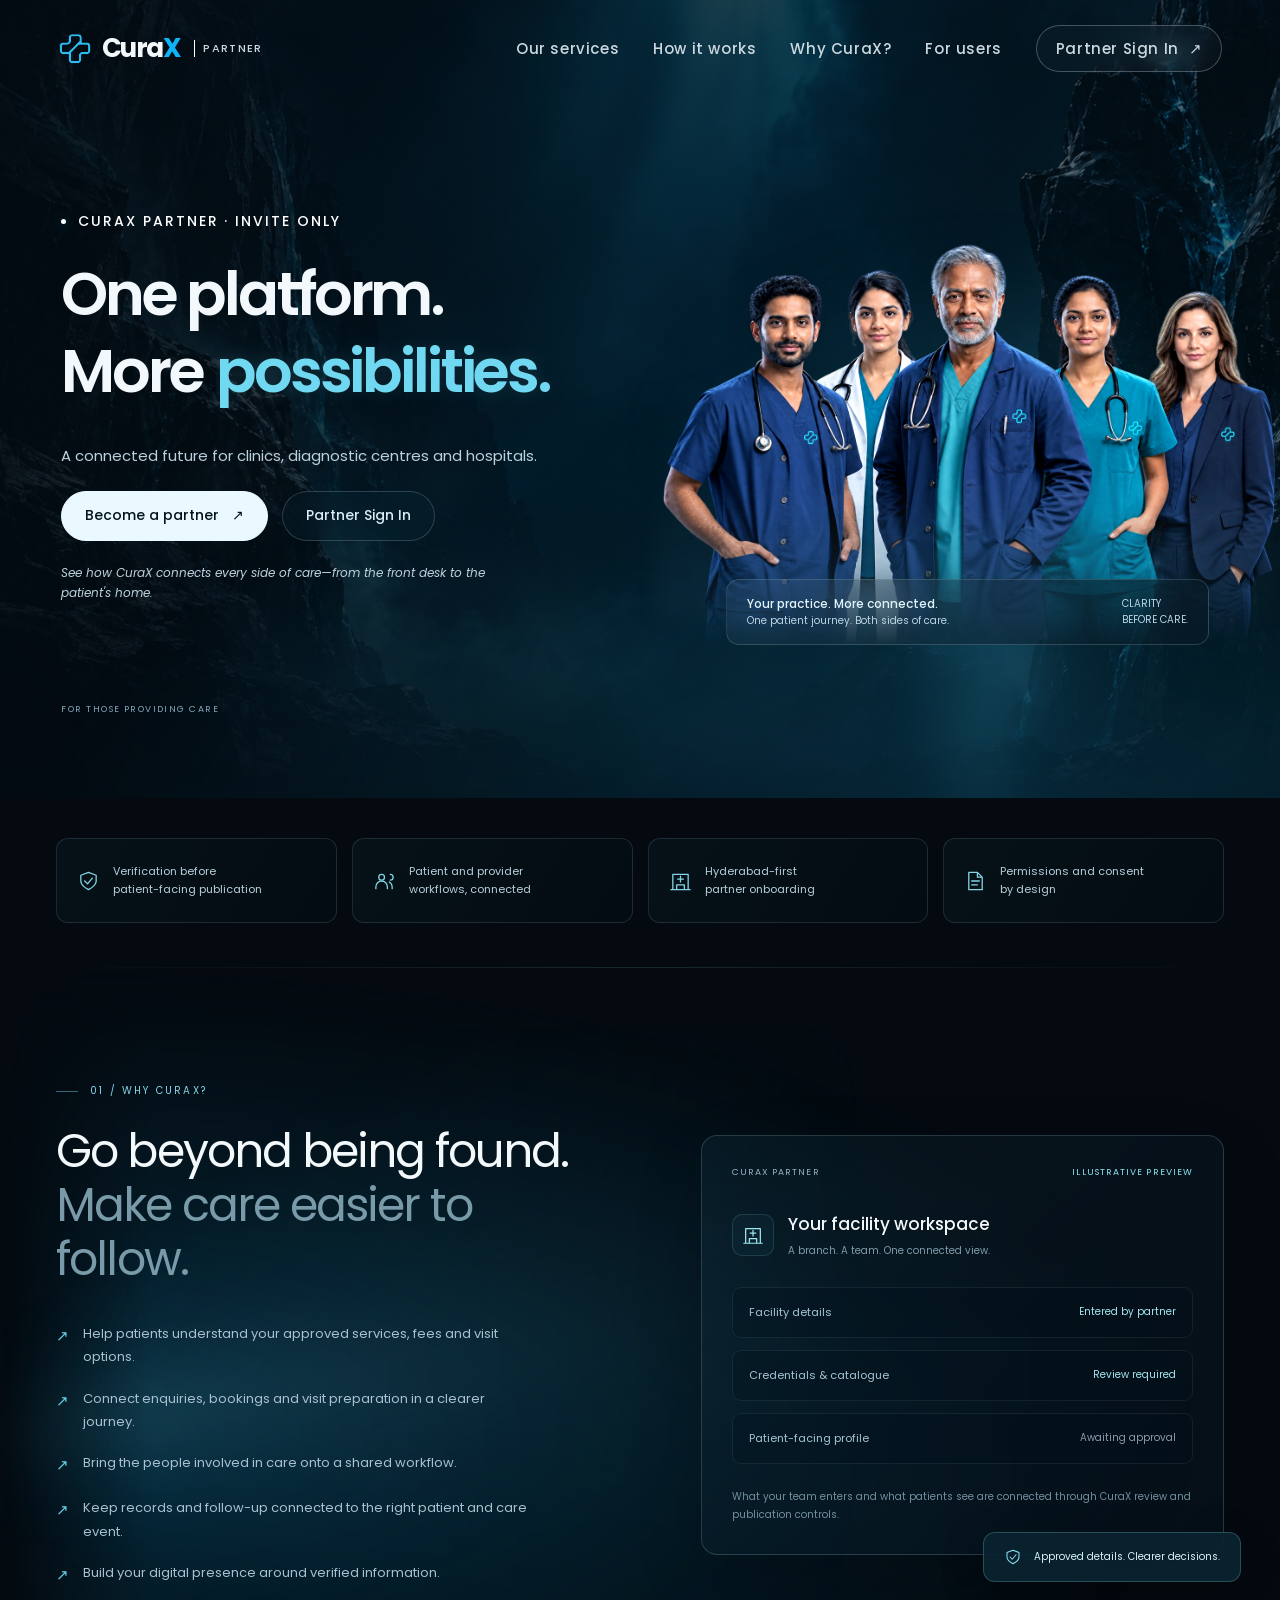
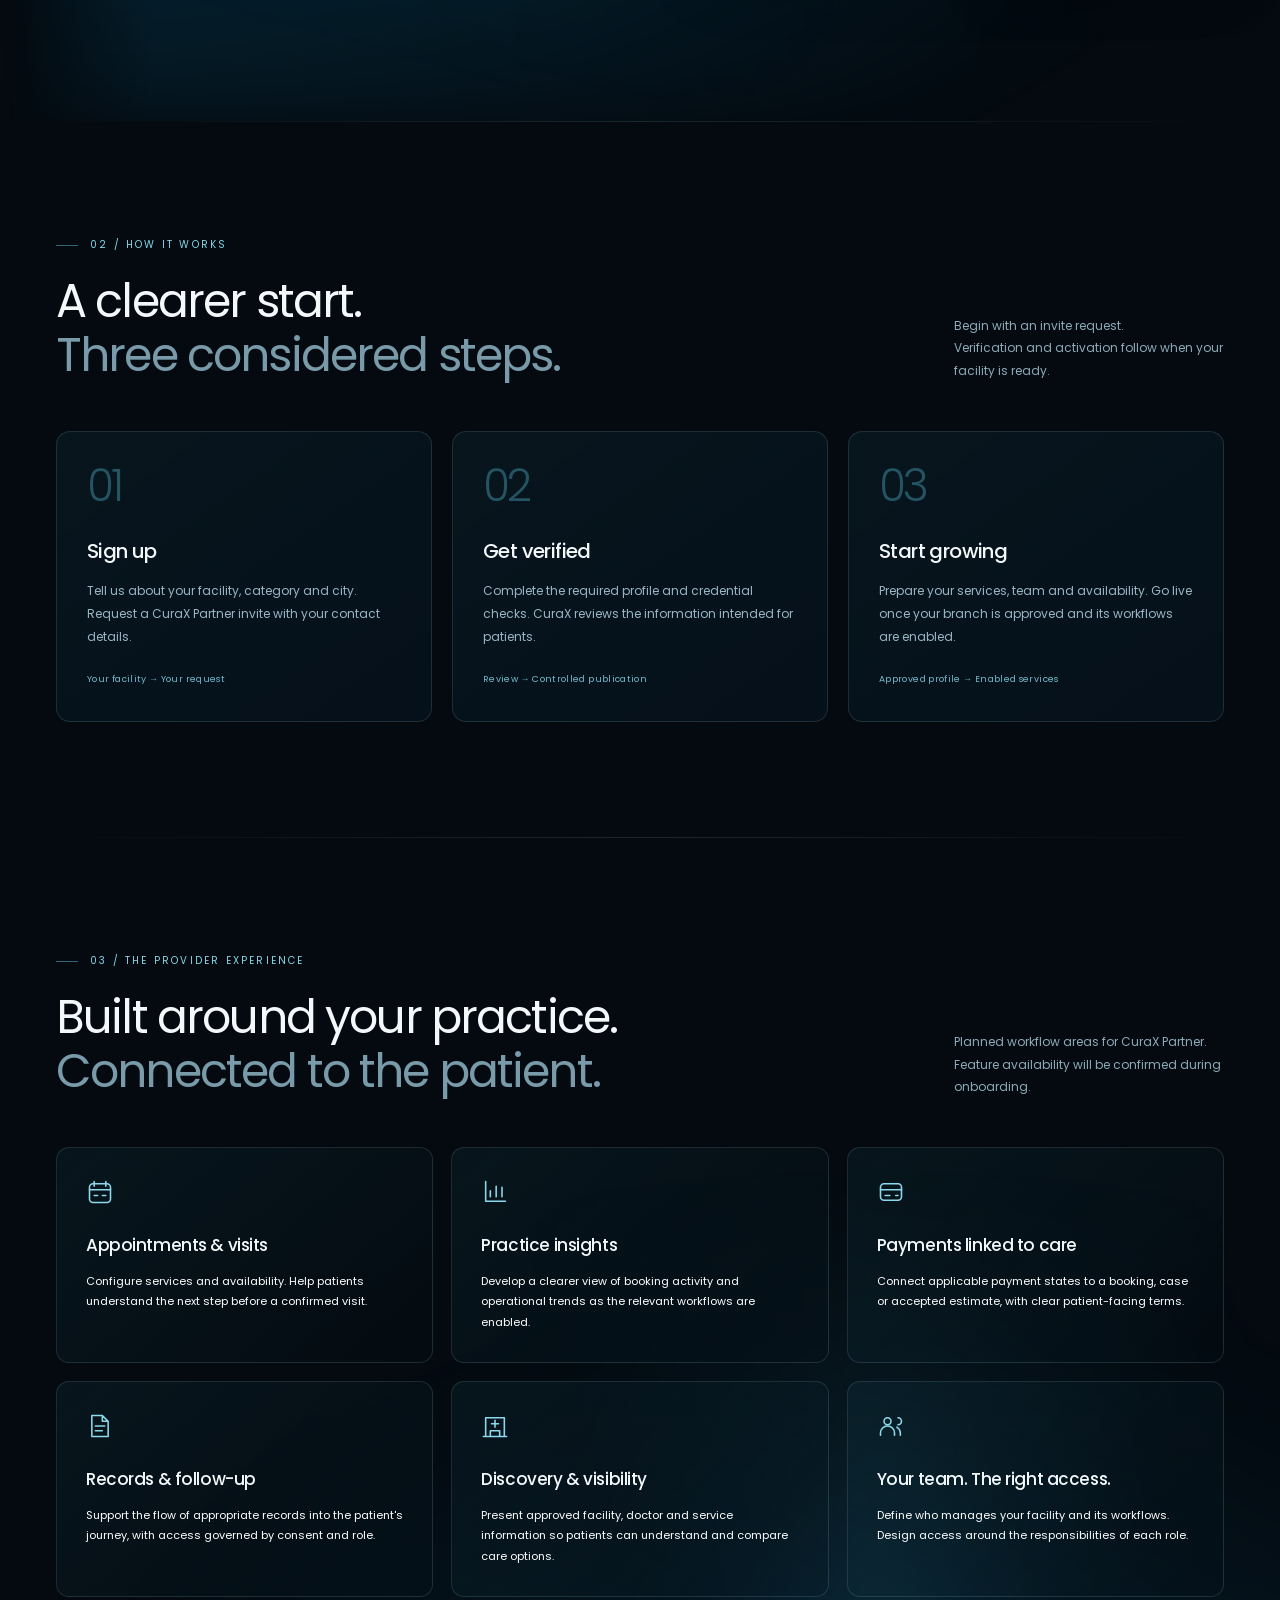
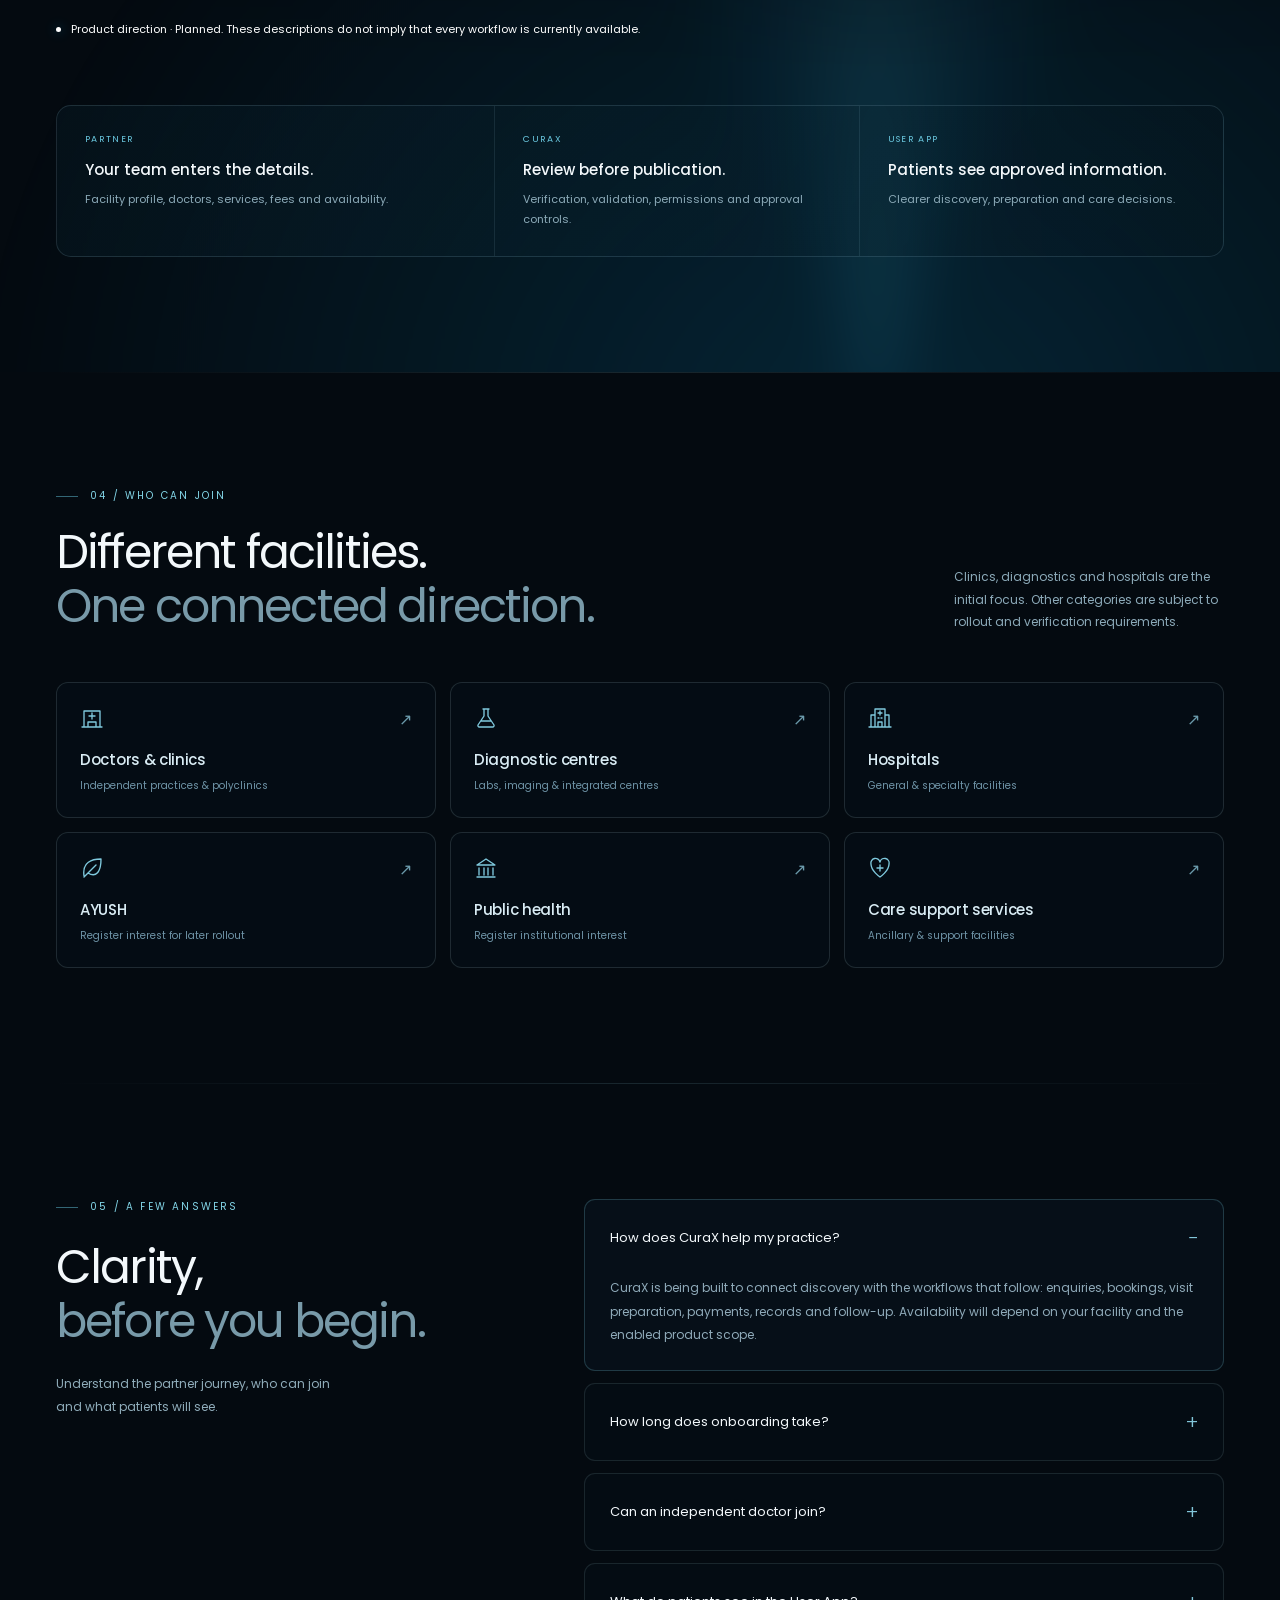
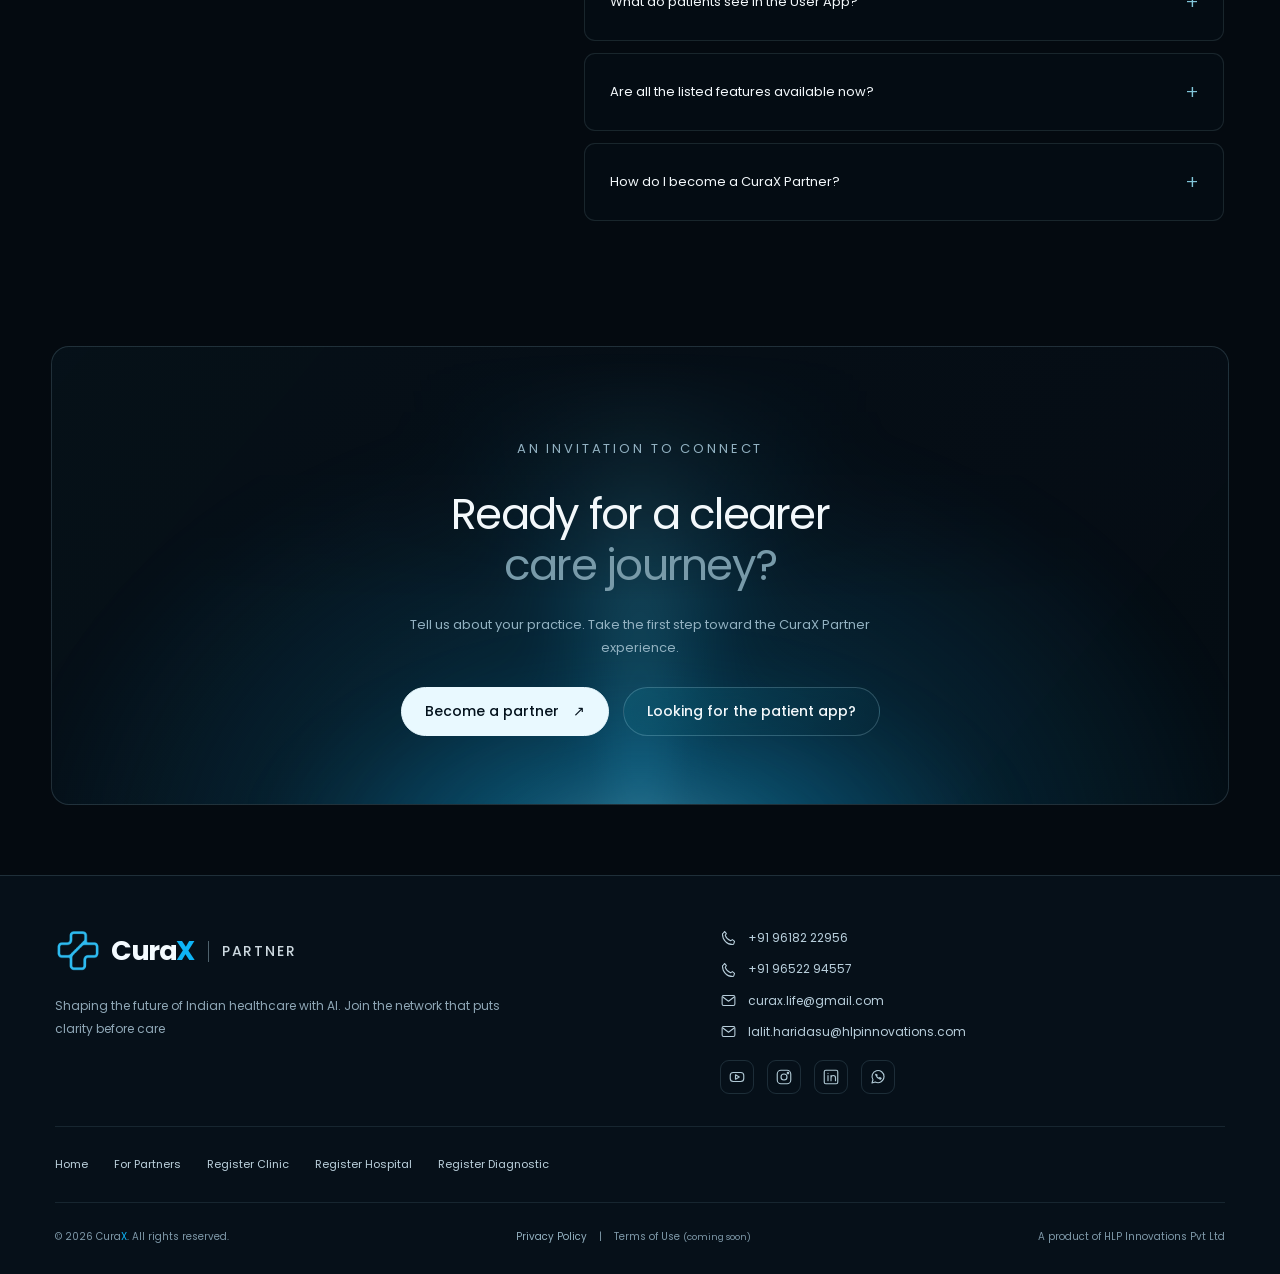
==== commit 1a2e1118: "Updated the website" ====
--- a/partners.html
+++ b/partners.html
@@ -1,157 +1,1212 @@
+
 <!DOCTYPE html>
-
 <html lang="en">
+
 <head>
-<meta charset="utf-8"/><meta content="width=device-width, initial-scale=1" name="viewport"/><meta content="#040a10" name="theme-color"/>
-<title>CuraX Partner — Clarity before care</title>
-<meta content="Explore CuraX Partner for clinics, diagnostic centres and hospitals. Understand the planned provider workflow and request a partner invite. Hyderabad first." name="description"/>
-<link href="https://fonts.googleapis.com" rel="preconnect"/><link crossorigin="" href="https://fonts.gstatic.com" rel="preconnect"/>
-<link href="https://fonts.googleapis.com/css2?family=Poppins:wght@300;400;500;600;700&amp;display=swap" rel="stylesheet"/>
-<link href="assets/css/partner.css" rel="stylesheet"/>
-<link href="assets/css/partner-lighting.css" rel="stylesheet"/>
-<link href="assets/css/rotating-hero.css" rel="stylesheet"/>
-<link as="image" fetchpriority="high" href="assets/assets/curax-partner-canyon-doctors.webp" rel="preload"/>
-<link href="assets/css/cursor-glow.css" rel="stylesheet"/>
-<!-- Search engine and social sharing metadata -->
-<link href="https://www.curax.life/partners.html" rel="canonical"/>
-<meta content="index, follow" name="robots"/>
-<meta content="website" property="og:type"/>
-<meta content="CuraX" property="og:site_name"/>
-<meta content="CuraX Partner — Clarity Before Care" property="og:title"/>
-<meta content="Explore CuraX Partner for clinics, diagnostic centres and hospitals. Understand the planned provider workflow and request a partner invite. Hyderabad first." property="og:description"/>
-<meta content="https://www.curax.life/partners.html" property="og:url"/>
-<meta content="https://www.curax.life/assets/assets/curax-glass-alpha.webp" property="og:image"/>
-<meta content="CuraX brand logo" property="og:image:alt"/>
-<meta content="summary" name="twitter:card"/>
-<link href="assets/css/footer.css" rel="stylesheet"/></head>
+    <meta charset="utf-8" />
+    <meta name="viewport" content="width=device-width, initial-scale=1" />
+    <meta name="theme-color" content="#040a10" />
+
+    <title>CuraX Partner — Clarity before care</title>
+
+    <meta
+        name="description"
+        content="Explore CuraX Partner for clinics, diagnostic centres and hospitals. Understand the planned provider workflow and request a partner invite. Hyderabad first."
+    />
+
+    <link href="https://fonts.googleapis.com" rel="preconnect" />
+    <link href="https://fonts.gstatic.com" rel="preconnect" crossorigin="" />
+    <link
+        href="https://fonts.googleapis.com/css2?family=Poppins:wght@300;400;500;600;700&amp;display=swap"
+        rel="stylesheet"
+    />
+
+    <link href="assets/css/partner.css" rel="stylesheet" />
+    <link href="assets/css/partner-lighting.css" rel="stylesheet" />
+    <link href="assets/css/rotating-hero.css" rel="stylesheet" />
+    <link href="assets/css/cursor-glow.css" rel="stylesheet" />
+    <link href="assets/css/footer.css" rel="stylesheet" />
+
+    <link
+        as="image"
+        fetchpriority="high"
+        href="assets/assets/curax-partner-canyon-doctors.webp"
+        rel="preload"
+    />
+
+    <!-- SEO and social sharing metadata -->
+    <link href="https://www.curax.life/partners.html" rel="canonical" />
+    <meta name="robots" content="index, follow" />
+    <meta property="og:type" content="website" />
+    <meta property="og:site_name" content="CuraX" />
+    <meta property="og:title" content="CuraX Partner — Clarity Before Care" />
+    <meta
+        property="og:description"
+        content="Explore CuraX Partner for clinics, diagnostic centres and hospitals. Understand the planned provider workflow and request a partner invite. Hyderabad first."
+    />
+    <meta property="og:url" content="https://www.curax.life/partners.html" />
+    <meta property="og:image" content="https://www.curax.life/assets/assets/curax-glass-alpha.webp" />
+    <meta property="og:image:alt" content="CuraX brand logo" />
+    <meta name="twitter:card" content="summary" />
+</head>
+
 <body>
-<a class="skip" href="#why">Skip to partner information</a>
-<svg aria-hidden="true" height="0" style="position:absolute" width="0"><defs>
-<symbol id="i-clinic" viewbox="0 0 24 24"><path d="M4 21V5h16v16M8 21v-5h8v5M9 10h6m-3-3v6M2 21h20"></path></symbol>
-<symbol id="i-shield" viewbox="0 0 24 24"><path d="m12 3 8 3v6c0 5-8 9-8 9s-8-4-8-9V6Zm-4 9 3 3 5-6"></path></symbol>
-<symbol id="i-calendar" viewbox="0 0 24 24"><rect height="16" rx="3" width="18" x="3" y="5"></rect><path d="M7 3v4m10-4v4M3 10h18m-14 5h3m4 0h3m-10 3h3"></path></symbol>
-<symbol id="i-record" viewbox="0 0 24 24"><path d="M14 3H5v18h14V8Zm0 0v5h5M8 12h8m-8 4h6"></path></symbol>
-<symbol id="i-payment" viewbox="0 0 24 24"><rect height="14" rx="3" width="18" x="3" y="5"></rect><path d="M3 10h18M7 15h4m5 0h2"></path></symbol>
-<symbol id="i-chart" viewbox="0 0 24 24"><path d="M4 3v17h17M8 16v-5m5 5V7m5 9v-8"></path></symbol>
-<symbol id="i-team" viewbox="0 0 24 24"><circle cx="9" cy="8" r="3"></circle><path d="M3 20v-2a6 6 0 0 1 12 0v2m3-15a3 3 0 0 1 0 6m2 9v-2a6 6 0 0 0-3-5"></path></symbol>
-<symbol id="i-lab" viewbox="0 0 24 24"><path d="M9 3h6m-5 0v7l-6 9a1.5 1.5 0 0 0 1.3 2h13.4a1.5 1.5 0 0 0 1.3-2l-6-9V3M7 15h10"></path></symbol>
-<symbol id="i-hospital" viewbox="0 0 24 24"><path d="M7 21V3h10v18M3 21V9h4m10 0h4v12M1 21h22M10 7h4m-2-2v4m-2 12v-5h4v5M10 12h1m2 0h1"></path></symbol>
-<symbol id="i-leaf" viewbox="0 0 24 24"><path d="M4 20C2 6 12 3 21 3c0 13-5 19-13 14M4 21l12-12"></path></symbol>
-<symbol id="i-public" viewbox="0 0 24 24"><path d="m3 9 9-6 9 6H3m2 3v7m5-7v7m4-7v7m5-7v7M3 21h18"></path></symbol>
-<symbol id="i-care" viewbox="0 0 24 24"><path d="M12 21S3 15 3 8a4 4 0 0 1 9-2 4 4 0 0 1 9 2c0 7-9 13-9 13Zm-3-9h6m-3-3v6"></path></symbol>
-<symbol id="i-arrow" viewbox="0 0 24 24"><path d="M4 12h16m-6-6 6 6-6 6"></path></symbol>
-</defs></svg>
-<header class="nav" id="nav">
-<a aria-label="CuraX home" class="brand" href="index.html"><img alt="" height="1254" src="assets/assets/curax-glass-alpha.webp" width="1254"/><span class="wordmark">Cura<span>X</span></span><span class="partner-label">Partner</span></a>
-<button aria-controls="partner-navigation" aria-expanded="false" aria-label="Open navigation" class="nav-toggle" type="button"><svg aria-hidden="true" class="icon" viewbox="0 0 24 24"><path d="M5 7h14M5 12h14M5 17h14"></path></svg></button>
-<nav aria-label="Partner navigation" class="nav-links" id="partner-navigation"><a href="#features">Our services</a><a href="#process">How it works</a><a href="#why">Why CuraX?</a><a class="for-users" href="index.html#download">For users</a><button class="button" data-invite="" type="button">Become a partner <span aria-hidden="true">↗</span></button></nav>
-</header>
-<main>
-<section aria-labelledby="partner-title" class="hero cx-partner-hero" data-curax-hero="" id="partner-home">
-<div aria-hidden="true" class="landscape cx-hero-landscape" data-hero-landscape=""><canvas aria-hidden="true" class="live-wallpaper"></canvas></div>
-<div class="hero-grid cx-hero-grid">
-<div class="hero-copy cx-hero-copy" data-hero-copy="">
-<p class="cx-hero-eyebrow" data-hero-enter="eyebrow"><span aria-hidden="true" class="cx-hero-status"></span>CuraX Partner · BUILDING</p>
-<h1 class="cx-hero-title" data-hero-title="" id="partner-title"><span class="cx-sr-only">One platform. More possibilities.</span><span aria-hidden="true" class="cx-title-visual"><span class="cx-title-first" data-hero-enter="first"><span data-fit-static="">One platform.</span></span><span class="cx-more-line" data-hero-enter="second"><span class="cx-hero-prefix" data-word-prefix="">More</span><span class="cx-word-window" data-word-window=""><span class="cx-word-sizer" data-word-sizer=""><span>possibilities.</span><span>opportunity.</span><span>connections.</span><span>growth.</span><span>visibility.</span><span>clarity.</span><span>efficiency.</span><span>confidence.</span><span>potential.</span></span><span class="cx-word-slot cx-word-current" data-word-current="">possibilities.</span><span class="cx-word-slot cx-word-next" data-word-next="">opportunity.</span></span></span></span></h1>
-<p class="cx-hero-lead" data-hero-enter="description">A connected future for clinics, diagnostic centres and hospitals.</p>
-<p class="cx-hero-audiences" data-hero-enter="audiences">Clinics · Diagnostic centres · Hospitals</p>
-<p class="cx-hero-location" data-hero-enter="location">Hyderabad first. Clarity before care.</p>
-<div class="hero-actions cx-hero-actions" data-hero-enter="actions"><button class="button primary cx-hero-button cx-hero-primary" data-invite="" type="button">Request your partner invite <span aria-hidden="true">↗</span></button><a class="button cx-hero-button" href="#features">Explore the platform</a></div>
-<p class="availability cx-hero-note" data-hero-enter="note">Explore the planned provider experience. Availability and onboarding requirements will be confirmed for your facility.</p>
-</div>
-<div class="hero-visual entrance cx-hero-visual"><img alt="Illustrative healthcare team wearing CuraX-branded apparel, blended into the canyon background" class="partner-doctors cx-hero-team" fetchpriority="high" height="960" src="assets/assets/curax-partner-canyon-doctors.webp" width="1440"/><div class="visual-caption"><span><strong>Your practice. More connected.</strong>One patient journey. Both sides of care.</span><span>CLARITY<br/>BEFORE CARE.</span></div></div>
-</div><div class="hero-tail cx-hero-tail"><span>FOR THOSE PROVIDING CARE</span><div class="motion-controls cx-hero-motion"><button aria-label="Pause rotating headline" aria-pressed="false" class="cx-hero-motion-button" data-hero-toggle="" hidden="" type="button">Pause headline</button><button class="wallpaper-toggle" type="button">Pause background</button></div></div>
-</section>
-<section aria-label="Platform principles" class="section rail">
-<div class="rail-item reveal"><svg aria-hidden="true" class="icon"><use href="#i-shield"></use></svg><span>Verification before<br/>patient-facing publication</span></div>
-<div class="rail-item reveal" style="--delay:70ms"><svg aria-hidden="true" class="icon"><use href="#i-team"></use></svg><span>Patient and provider<br/>workflows, connected</span></div>
-<div class="rail-item reveal" style="--delay:140ms"><svg aria-hidden="true" class="icon"><use href="#i-clinic"></use></svg><span>Hyderabad-first<br/>partner onboarding</span></div>
-<div class="rail-item reveal" style="--delay:210ms"><svg aria-hidden="true" class="icon"><use href="#i-record"></use></svg><span>Permissions and consent<br/>by design</span></div>
-</section>
-<div aria-hidden="true" class="rule"></div>
-<section aria-labelledby="why-title" class="section why" id="why"><div class="why-grid">
-<div class="reveal"><p class="eyebrow">01 / Why CuraX?</p><h2 id="why-title">Go beyond being found.<br/><span class="dim">Make care easier to follow.</span></h2><ul class="benefit-list"><li>Help patients understand your approved services, fees and visit options.</li><li>Connect enquiries, bookings and visit preparation in a clearer journey.</li><li>Bring the people involved in care onto a shared workflow.</li><li>Keep records and follow-up connected to the right patient and care event.</li><li>Build your digital presence around verified information.</li></ul></div>
-<div class="workflow-preview reveal" style="--delay:160ms"><div class="preview-top"><span>CuraX Partner</span><span>Illustrative preview</span></div><div class="preview-facility"><svg aria-hidden="true" class="icon"><use href="#i-clinic"></use></svg><div><h3>Your facility workspace</h3><p>A branch. A team. One connected view.</p></div></div><div class="preview-rows"><div class="preview-row"><span>Facility details</span><b>Entered by partner</b></div><div class="preview-row"><span>Credentials &amp; catalogue</span><b>Review required</b></div><div class="preview-row"><span>Patient-facing profile</span><b class="muted">Awaiting approval</b></div></div><p class="preview-caption">What your team enters and what patients see are connected through CuraX review and publication controls.</p><div class="preview-float"><svg aria-hidden="true" class="icon"><use href="#i-shield"></use></svg>Approved details. Clearer decisions.</div></div>
-</div></section>
-<div aria-hidden="true" class="rule"></div>
-<section aria-labelledby="process-title" class="section" id="process"><div class="section-head reveal"><div><p class="eyebrow">02 / How it works</p><h2 id="process-title">A clearer start.<br/><span class="dim">Three considered steps.</span></h2></div><p>Begin with an invite request.<br/>Verification and activation follow when your facility is ready.</p></div><div class="steps">
-<article class="step reveal"><span aria-hidden="true" class="step-number">01</span><h3>Sign up</h3><p>Tell us about your facility, category and city. Request a CuraX Partner invite with your contact details.</p><span class="step-meta">Your facility → Your request</span></article>
-<article class="step reveal" style="--delay:100ms"><span aria-hidden="true" class="step-number">02</span><h3>Get verified</h3><p>Complete the required profile and credential checks. CuraX reviews the information intended for patients.</p><span class="step-meta">Review → Controlled publication</span></article>
-<article class="step reveal" style="--delay:200ms"><span aria-hidden="true" class="step-number">03</span><h3>Start growing</h3><p>Prepare your services, team and availability. Go live once your branch is approved and its workflows are enabled.</p><span class="step-meta">Approved profile → Enabled services</span></article>
-</div></section>
-<div aria-hidden="true" class="rule"></div>
-<section aria-labelledby="features-title" class="section" id="features"><div class="section-head reveal"><div><p class="eyebrow">03 / The provider experience</p><h2 id="features-title">Built around your practice.<br/><span class="dim">Connected to the patient.</span></h2></div><p>Planned workflow areas for CuraX Partner. Feature availability will be confirmed during onboarding.</p></div><div class="features">
-<article class="feature reveal"><svg aria-hidden="true" class="icon"><use href="#i-calendar"></use></svg><h3>Appointments &amp; visits</h3><p>Configure services and availability. Help patients understand the next step before a confirmed visit.</p></article>
-<article class="feature reveal" style="--delay:70ms"><svg aria-hidden="true" class="icon"><use href="#i-chart"></use></svg><h3>Practice insights</h3><p>Develop a clearer view of booking activity and operational trends as the relevant workflows are enabled.</p></article>
-<article class="feature reveal" style="--delay:140ms"><svg aria-hidden="true" class="icon"><use href="#i-payment"></use></svg><h3>Payments linked to care</h3><p>Connect applicable payment states to a booking, case or accepted estimate, with clear patient-facing terms.</p></article>
-<article class="feature reveal"><svg aria-hidden="true" class="icon"><use href="#i-record"></use></svg><h3>Records &amp; follow-up</h3><p>Support the flow of appropriate records into the patient's journey, with access governed by consent and role.</p></article>
-<article class="feature reveal" style="--delay:70ms"><svg aria-hidden="true" class="icon"><use href="#i-clinic"></use></svg><h3>Discovery &amp; visibility</h3><p>Present approved facility, doctor and service information so patients can understand and compare care options.</p></article>
-<article class="feature reveal" style="--delay:140ms"><svg aria-hidden="true" class="icon"><use href="#i-team"></use></svg><h3>Your team. The right access.</h3><p>Define who manages your facility and its workflows. Design access around the responsibilities of each role.</p></article>
-</div><p class="status-note"><span aria-hidden="true" class="status-dot"></span>Product direction · Planned. These descriptions do not imply that every workflow is currently available.</p>
-<div class="publication reveal"><div><small>Partner</small><h3>Your team enters the details.</h3><p>Facility profile, doctors, services, fees and availability.</p></div><div><small>CuraX</small><h3>Review before publication.</h3><p>Verification, validation, permissions and approval controls.</p></div><div><small>User App</small><h3>Patients see approved information.</h3><p>Clearer discovery, preparation and care decisions.</p></div></div>
-</section>
-<div aria-hidden="true" class="rule"></div>
-<section aria-labelledby="facilities-title" class="section" id="facilities"><div class="section-head reveal"><div><p class="eyebrow">04 / Who can join</p><h2 id="facilities-title">Different facilities.<br/><span class="dim">One connected direction.</span></h2></div><p>Clinics, diagnostics and hospitals are the initial focus. Other categories are subject to rollout and verification requirements.</p></div><div class="facility-grid">
-<button class="facility-card reveal" data-category="Clinic" data-invite="" type="button"><svg aria-hidden="true" class="icon"><use href="#i-clinic"></use></svg><strong>Doctors &amp; clinics</strong><span>Independent practices &amp; polyclinics</span></button>
-<button class="facility-card reveal" data-category="Diagnostic" data-invite="" type="button"><svg aria-hidden="true" class="icon"><use href="#i-lab"></use></svg><strong>Diagnostic centres</strong><span>Labs, imaging &amp; integrated centres</span></button>
-<button class="facility-card reveal" data-category="Hospital" data-invite="" type="button"><svg aria-hidden="true" class="icon"><use href="#i-hospital"></use></svg><strong>Hospitals</strong><span>General &amp; specialty facilities</span></button>
-<button class="facility-card reveal" data-category="AYUSH" data-invite="" type="button"><svg aria-hidden="true" class="icon"><use href="#i-leaf"></use></svg><strong>AYUSH</strong><span>Register interest for later rollout</span></button>
-<button class="facility-card reveal" data-category="Public Health Facility" data-invite="" type="button"><svg aria-hidden="true" class="icon"><use href="#i-public"></use></svg><strong>Public health</strong><span>Register institutional interest</span></button>
-<button class="facility-card reveal" data-category="Ancillary &amp; Support Service" data-invite="" type="button"><svg aria-hidden="true" class="icon"><use href="#i-care"></use></svg><strong>Care support services</strong><span>Ancillary &amp; support facilities</span></button>
-</div></section>
-<div aria-hidden="true" class="rule"></div>
-<section aria-labelledby="faq-title" class="section" id="faq"><div class="faq-grid"><div class="reveal"><p class="eyebrow">05 / A few answers</p><h2 id="faq-title">Clarity,<br/><span class="dim">before you begin.</span></h2><p class="faq-intro">Understand the partner journey, who can join and what patients will see.</p></div><div class="faq-list reveal" style="--delay:130ms">
-<details open=""><summary>How does CuraX help my practice?</summary><p>CuraX is being built to connect discovery with the workflows that follow: enquiries, bookings, visit preparation, payments, records and follow-up. Availability will depend on your facility and the enabled product scope.</p></details>
-<details><summary>How long does onboarding take?</summary><p>The timeline depends on your category, profile completeness, required documents and verification. The team will confirm the next steps and expected timeline after reviewing your request.</p></details>
-<details><summary>Can an independent doctor join?</summary><p>Independent doctors can express interest through their clinic or practice. The facility and practitioner information intended for patients must meet the applicable verification requirements.</p></details>
-<details><summary>What do patients see in the User App?</summary><p>Patients see the approved projection of your facility, doctor and service information. Entering or changing details in Partner does not automatically publish them to the User App.</p></details>
-<details><summary>Are all the listed features available now?</summary><p>No. The workflow areas shown here describe the planned provider experience. Current availability, activation and applicable commercial terms will be confirmed during onboarding.</p></details>
-<details><summary>How do I become a CuraX Partner?</summary><p>Request an invite with your facility and contact details. The current form prepares an email for you to review and send to the CuraX team. It does not create a provider account.</p></details>
-</div></div></section>
-<section aria-labelledby="finale-title" class="finale reveal"><p class="eyebrow">An invitation to connect</p><h2 id="finale-title">Ready for a clearer<br/><span class="dim">care journey?</span></h2><p>Tell us about your practice. Take the first step toward the CuraX Partner experience.</p><div class="finale-actions"><button class="button primary" data-invite="" type="button">Request your CuraX Partner invite <span aria-hidden="true">↗</span></button><a class="button" href="index.html#download">Looking for the patient app?</a></div></section>
-</main>
-<footer aria-label="CuraX footer" class="legacy-footer">
-<div class="legacy-footer-inner">
-<div class="legacy-footer-primary">
-<div class="legacy-footer-about">
-<a aria-label="CuraX home" class="legacy-footer-brand" href="index.html"><img alt="" height="46" loading="lazy" src="assets/assets/curax-glass-alpha.webp" width="46"/><span>Cura<span class="legacy-footer-x">X</span></span></a>
-<p class="legacy-footer-tagline">India's smartest healthcare marketplace — connecting patients with trusted care providers since 2026.</p>
-</div>
-<div aria-label="Contact details" class="legacy-footer-contact">
-<a href="tel:+919652294557"><svg aria-hidden="true" class="legacy-footer-icon" fill="none" stroke="currentColor" stroke-linecap="round" stroke-linejoin="round" stroke-width="1.5" viewbox="0 0 24 24"><path d="M6.4 3.5 9 6.4 7.4 9c1.2 3.3 4.2 6.3 7.6 7.6l2.5-1.6 3 2.6-1.1 3.3c-.2.6-.7 1-1.4 1-7.9 0-14.5-6.5-14.5-14.5 0-.6.4-1.2 1-1.4Z"></path></svg><span>+91 96522 94557</span></a>
-<a href="mailto:curaxapp@gmail.com"><svg aria-hidden="true" class="legacy-footer-icon" fill="none" stroke="currentColor" stroke-linecap="round" stroke-linejoin="round" stroke-width="1.5" viewbox="0 0 24 24"><rect height="14" rx="2" width="18" x="3" y="5"></rect><path d="m4 7 8 6 8-6"></path></svg><span>curaxapp@gmail.com</span></a>
-<a href="mailto:lalit.haridasu@hlpinnovations.com"><svg aria-hidden="true" class="legacy-footer-icon" fill="none" stroke="currentColor" stroke-linecap="round" stroke-linejoin="round" stroke-width="1.5" viewbox="0 0 24 24"><rect height="14" rx="2" width="18" x="3" y="5"></rect><path d="m4 7 8 6 8-6"></path></svg><span>lalit.haridasu@hlpinnovations.com</span></a>
-<div aria-label="CuraX social media" class="legacy-footer-socials">
-<a aria-label="CuraX on YouTube" href="https://www.youtube.com/@CuraX_India" rel="noopener noreferrer" target="_blank"><svg aria-hidden="true" class="legacy-footer-icon" fill="none" stroke="currentColor" stroke-linecap="round" stroke-linejoin="round" stroke-width="1.5" viewbox="0 0 24 24"><rect height="12" rx="4" width="18" x="3" y="6"></rect><path d="m10 9 5 3-5 3z"></path></svg></a>
-<a aria-label="CuraX on Instagram" href="https://www.instagram.com/curax_india/" rel="noopener noreferrer" target="_blank"><svg aria-hidden="true" class="legacy-footer-icon" fill="none" stroke="currentColor" stroke-linecap="round" stroke-linejoin="round" stroke-width="1.5" viewbox="0 0 24 24"><rect height="18" rx="5" width="18" x="3" y="3"></rect><circle cx="12" cy="12" r="4"></circle><circle cx="17.3" cy="6.8" r="1"></circle></svg></a>
-<span aria-label="LinkedIn URL not supplied" class="legacy-footer-social-disabled" title="LinkedIn URL not supplied"><svg aria-hidden="true" class="legacy-footer-icon" fill="none" stroke="currentColor" stroke-linecap="round" stroke-linejoin="round" stroke-width="1.5" viewbox="0 0 24 24"><rect height="18" rx="2" width="18" x="3" y="3"></rect><path d="M8 10v7M8 7v.1M12 17v-7m0 3a3 3 0 0 1 6 0v4"></path></svg></span>
-<a aria-label="Message CuraX on WhatsApp" href="https://wa.me/919652294557?text=Hello%20I%20am%20interested%20in%20your%20services" rel="noopener noreferrer" target="_blank"><svg aria-hidden="true" class="legacy-footer-icon" fill="none" stroke="currentColor" stroke-linecap="round" stroke-linejoin="round" stroke-width="1.5" viewbox="0 0 24 24"><path d="M20 11.5a8 8 0 0 1-11.6 7.2L4 20l1.3-4.3A8 8 0 1 1 20 11.5Z"></path><path d="M9 9c1 3 3 5 6 6l1.2-1.2-2-1-1 1c-1.6-.7-2.6-1.7-3.3-3.3l1-1-1-2z"></path></svg></a>
-</div>
-</div>
-</div>
-<nav aria-label="Footer navigation" class="legacy-footer-navigation">
-<a href="index.html">Home</a><a href="partners.html">For Partners</a>
-<a href="partners.html#facilities">Register Clinic</a><a href="partners.html#facilities">Register Hospital</a><a href="partners.html#facilities">Register Diagnostic</a>
-</nav>
-<div class="legacy-footer-bottom">
-<p>© 2026 Cura<span class="legacy-footer-x">X</span>. All rights reserved.</p>
-<div class="legacy-footer-legal"><a data-footer-privacy="" href="index.html#privacy">Privacy Policy</a><span aria-hidden="true">|</span><span title="Terms page not provided">Terms of Use <small>(coming soon)</small></span></div>
-<p class="legacy-footer-company">A product of HLP Innovations Pvt Ltd</p>
-</div>
-<button aria-label="Turn off cursor glow" aria-pressed="true" class="cursor-toggle legacy-footer-cursor" hidden="" type="button">Cursor glow: On</button>
-</div>
-</footer>
-<button aria-label="Back to top" class="back-top" hidden="" type="button"><svg aria-hidden="true" class="icon" viewbox="0 0 24 24"><path d="m6 13 6-6 6 6M12 7v12"></path></svg></button>
-<dialog aria-labelledby="invite-title" id="partner-invite"><button aria-label="Close invite request" class="close-dialog" type="button">×</button><div class="invite-head"><p class="eyebrow">CuraX Partner · Request an invite</p><h2 id="invite-title">Let's begin with<br/>your facility.</h2><p>Share your facility and contact details. Prepare a request for the CuraX team to review.</p></div>
-<form id="partner-invite-form"><div class="form-grid">
-<div class="field"><label for="partner-name">Your full name</label><input autocomplete="name" id="partner-name" maxlength="100" name="name" placeholder="Full name" required=""/></div>
-<div class="field"><label for="partner-email">Work email</label><input autocomplete="email" id="partner-email" maxlength="254" name="email" placeholder="you@facility.com" required="" type="email"/></div>
-<div class="field"><label for="facility-name">Facility / practice name</label><input autocomplete="organization" id="facility-name" maxlength="150" name="facility" placeholder="Your facility name" required=""/></div>
-<div class="field"><label for="facility-category">Facility category</label><select id="facility-category" name="category" required=""><option value="">Select category</option><option>Clinic</option><option>Diagnostic</option><option>Hospital</option><option>AYUSH</option><option>Public Health Facility</option><option>Ancillary &amp; Support Service</option></select></div>
-<div class="field"><label for="facility-city">City</label><input autocomplete="address-level2" id="facility-city" maxlength="100" name="city" required="" value="Hyderabad"/></div>
-<div class="field"><label for="partner-phone">Phone <span style="color:#7495a7">· optional</span></label><input autocomplete="tel" id="partner-phone" maxlength="25" name="phone" placeholder="Contact number" type="tel"/></div>
-</div><label class="consent"><input id="partner-consent" required="" type="checkbox"/><span>I agree to be contacted by CuraX about this partner request using the details provided.</span></label><div class="form-actions"><button class="button primary" type="submit">Prepare invite request <svg aria-hidden="true" class="icon"><use href="#i-arrow"></use></svg></button><p class="form-note">Opens an email draft for you to review and send. No account is created by this form.</p></div><p class="form-status" hidden="" id="invite-status" role="status"></p></form><p class="dialog-foot">Facility verification and publication are separate steps. Need help? <a href="mailto:curaxapp@gmail.com">Contact CuraX</a>.</p></dialog>
-<script src="assets/js/site-config.js"></script><script src="assets/js/live-wallpaper.js"></script><script src="assets/js/partner.js"></script>
-<script src="assets/js/cursor-glow.js"></script>
-<script src="assets/js/partner-hero.js" type="module"></script>
-</body></html>
+    <a class="skip" href="#why">Skip to partner information</a>
+
+    <!-- Shared SVG icons -->
+    <svg aria-hidden="true" height="0" width="0" style="position:absolute">
+        <defs>
+            <symbol id="i-clinic" viewBox="0 0 24 24">
+                <path d="M4 21V5h16v16M8 21v-5h8v5M9 10h6m-3-3v6M2 21h20"></path>
+            </symbol>
+            <symbol id="i-shield" viewBox="0 0 24 24">
+                <path d="m12 3 8 3v6c0 5-8 9-8 9s-8-4-8-9V6Zm-4 9 3 3 5-6"></path>
+            </symbol>
+            <symbol id="i-calendar" viewBox="0 0 24 24">
+                <rect height="16" rx="3" width="18" x="3" y="5"></rect>
+                <path d="M7 3v4m10-4v4M3 10h18m-14 5h3m4 0h3"></path>
+            </symbol>
+            <symbol id="i-record" viewBox="0 0 24 24">
+                <path d="M14 3H5v18h14V8Zm0 0v5h5M8 12h8m-8 4h6"></path>
+            </symbol>
+            <symbol id="i-payment" viewBox="0 0 24 24">
+                <rect height="14" rx="3" width="18" x="3" y="5"></rect>
+                <path d="M3 10h18M7 15h4m5 0h2"></path>
+            </symbol>
+            <symbol id="i-chart" viewBox="0 0 24 24">
+                <path d="M4 3v17h17M8 16v-5m5 5V7m5 9v-8"></path>
+            </symbol>
+            <symbol id="i-team" viewBox="0 0 24 24">
+                <circle cx="9" cy="8" r="3"></circle>
+                <path d="M3 20v-2a6 6 0 0 1 12 0v2m3-15a3 3 0 0 1 0 6m2 9v-2a6 6 0 0 0-3-5"></path>
+            </symbol>
+            <symbol id="i-lab" viewBox="0 0 24 24">
+                <path d="M9 3h6m-5 0v7l-6 9a1.5 1.5 0 0 0 1.3 2h13.4a1.5 1.5 0 0 0 1.3-2l-6-9V3M7 15h10"></path>
+            </symbol>
+            <symbol id="i-hospital" viewBox="0 0 24 24">
+                <path d="M7 21V3h10v18M3 21V9h4m10 0h4v12M1 21h22M10 7h4m-2-2v4m-2 12v-5h4v5M10 12h1m2 0h1"></path>
+            </symbol>
+            <symbol id="i-leaf" viewBox="0 0 24 24">
+                <path d="M4 20C2 6 12 3 21 3c0 13-5 19-13 14M4 21l12-12"></path>
+            </symbol>
+            <symbol id="i-public" viewBox="0 0 24 24">
+                <path d="m3 9 9-6 9 6H3m2 3v7m5-7v7m4-7v7m5-7v7M3 21h18"></path>
+            </symbol>
+            <symbol id="i-care" viewBox="0 0 24 24">
+                <path d="M12 21S3 15 3 8a4 4 0 0 1 9-2 4 4 0 0 1 9 2c0 7-9 13-9 13Zm-3-9h6m-3-3v6"></path>
+            </symbol>
+            <symbol id="i-arrow" viewBox="0 0 24 24">
+                <path d="M4 12h16m-6-6 6 6-6 6"></path>
+            </symbol>
+        </defs>
+    </svg>
+
+    <!-- Navigation -->
+    <header class="nav" id="nav">
+        <a aria-label="CuraX home" class="brand" href="index.html">
+            <img
+                alt=""
+                src="assets/assets/curax-logo.png"
+                width="1254"
+                height="1254"
+            />
+            <span class="wordmark">Cura<span>X</span></span>
+            <span class="partner-label">Partner</span>
+        </a>
+
+        <button
+            aria-controls="partner-navigation"
+            aria-expanded="false"
+            aria-label="Open navigation"
+            class="nav-toggle"
+            type="button"
+        >
+            <svg aria-hidden="true" class="icon" viewBox="0 0 24 24">
+                <path d="M5 7h14M5 12h14M5 17h14"></path>
+            </svg>
+        </button>
+
+        <nav
+            aria-label="Partner navigation"
+            class="nav-links"
+            id="partner-navigation"
+        >
+            <a href="#features">Our services</a>
+            <a href="#process">How it works</a>
+            <a href="#why">Why CuraX?</a>
+            <a class="for-users" href="index.html#home">For users</a>
+            <button class="button" type="button">
+                Partner Sign In
+                <span aria-hidden="true">↗</span>
+            </button>
+        </nav>
+    </header>
+
+    <main>
+        <!-- Partner Hero -->
+        <section
+            aria-labelledby="partner-title"
+            class="hero cx-partner-hero"
+            data-curax-hero=""
+            id="partner-home"
+        >
+            <div
+                aria-hidden="true"
+                class="landscape cx-hero-landscape"
+                data-hero-landscape=""
+            >
+                <canvas aria-hidden="true" class="live-wallpaper"></canvas>
+            </div>
+
+            <div class="hero-grid cx-hero-grid">
+                <div
+                    class="hero-copy cx-hero-copy"
+                    data-hero-copy=""
+                >
+                    <p
+                        class="cx-hero-eyebrow"
+                        data-hero-enter="eyebrow"
+                    >
+                        <span
+                            aria-hidden="true"
+                            class="cx-hero-status"
+                        ></span>
+                        CuraX Partner · INVITE ONLY
+                    </p>
+
+                    <h1
+                        class="cx-hero-title"
+                        data-hero-title=""
+                        id="partner-title"
+                    >
+                        <span class="cx-sr-only">
+                            One platform. More possibilities.
+                        </span>
+
+                        <span aria-hidden="true" class="cx-title-visual">
+                            <span
+                                class="cx-title-first"
+                                data-hero-enter="first"
+                            >
+                                <span data-fit-static="">
+                                    One platform.
+                                </span>
+                            </span>
+
+                            <span
+                                class="cx-more-line"
+                                data-hero-enter="second"
+                            >
+                                <span
+                                    class="cx-hero-prefix"
+                                    data-word-prefix=""
+                                >More</span>
+
+                                <span
+                                    class="cx-word-window"
+                                    data-word-window=""
+                                >
+                                    <span
+                                        class="cx-word-sizer"
+                                        data-word-sizer=""
+                                    >
+                                        <span>possibilities.</span>
+                                        <span>opportunity.</span>
+                                        <span>connections.</span>
+                                        <span>growth.</span>
+                                        <span>visibility.</span>
+                                        <span>clarity.</span>
+                                        <span>efficiency.</span>
+                                        <span>confidence.</span>
+                                        <span>potential.</span>
+                                    </span>
+
+                                    <span
+                                        class="cx-word-slot cx-word-current"
+                                        data-word-current=""
+                                    >possibilities.</span>
+
+                                    <span
+                                        class="cx-word-slot cx-word-next"
+                                        data-word-next=""
+                                    >opportunity.</span>
+                                </span>
+                            </span>
+                        </span>
+                    </h1>
+
+                    <p
+                        class="cx-hero-lead"
+                        data-hero-enter="description"
+                    >
+                        A connected future for clinics, diagnostic
+                        centres and hospitals.
+                    </p>
+
+                    <!-- Corrected Hero Actions -->
+                    <div
+                        class="hero-actions cx-hero-actions"
+                        data-hero-enter="actions"
+                    >
+                        <a
+                            class="button primary cx-hero-button cx-hero-primary"
+                            href="https://bookings.cloud.microsoft/book/CuraXPartnerSupport1@hlpinnovations.com/?ismsaljsauthenabled"
+                            target="_blank"
+                            rel="noopener noreferrer"
+                        >
+                            Become a partner
+                            <span aria-hidden="true">↗</span>
+                        </a>
+
+                        <a
+                            class="button cx-hero-button"
+                            href="#features"
+                        >
+                            Partner Sign In
+                        </a>
+                    </div>
+
+                    <p
+                        class="availability cx-hero-note"
+                        data-hero-enter="note"
+                    >
+                        See how CuraX connects every side of care—from
+                        the front desk to the patient's home.
+                    </p>
+                </div>
+
+                <div class="hero-visual entrance cx-hero-visual">
+                    <img
+                        alt="Illustrative healthcare team wearing CuraX-branded apparel, blended into the canyon background"
+                        class="partner-doctors cx-hero-team"
+                        fetchpriority="high"
+                        height="960"
+                        src="assets/assets/curax-partner-canyon-doctors.webp"
+                        width="1440"
+                    />
+
+                    <div class="visual-caption">
+                        <span>
+                            <strong>Your practice. More connected.</strong>
+                            One patient journey. Both sides of care.
+                        </span>
+                        <span>
+                            CLARITY<br />BEFORE CARE.
+                        </span>
+                    </div>
+                </div>
+            </div>
+
+            <div class="hero-tail cx-hero-tail">
+                <span>FOR THOSE PROVIDING CARE</span>
+
+                <div class="motion-controls cx-hero-motion">
+                    <button
+                        aria-label="Pause rotating headline"
+                        aria-pressed="false"
+                        class="cx-hero-motion-button"
+                        data-hero-toggle=""
+                        hidden=""
+                        type="button"
+                    >
+                        Pause headline
+                    </button>
+                </div>
+            </div>
+        </section>
+
+        <!-- Platform Principles -->
+        <section
+            aria-label="Platform principles"
+            class="section rail"
+        >
+            <div class="rail-item reveal">
+                <svg aria-hidden="true" class="icon">
+                    <use href="#i-shield"></use>
+                </svg>
+                <span>
+                    Verification before<br />
+                    patient-facing publication
+                </span>
+            </div>
+
+            <div class="rail-item reveal" style="--delay:70ms">
+                <svg aria-hidden="true" class="icon">
+                    <use href="#i-team"></use>
+                </svg>
+                <span>
+                    Patient and provider<br />
+                    workflows, connected
+                </span>
+            </div>
+
+            <div class="rail-item reveal" style="--delay:140ms">
+                <svg aria-hidden="true" class="icon">
+                    <use href="#i-clinic"></use>
+                </svg>
+                <span>
+                    Hyderabad-first<br />
+                    partner onboarding
+                </span>
+            </div>
+
+            <div class="rail-item reveal" style="--delay:210ms">
+                <svg aria-hidden="true" class="icon">
+                    <use href="#i-record"></use>
+                </svg>
+                <span>
+                    Permissions and consent<br />
+                    by design
+                </span>
+            </div>
+        </section>
+
+        <div aria-hidden="true" class="rule"></div>
+
+        <!-- Why CuraX -->
+        <section
+            aria-labelledby="why-title"
+            class="section why"
+            id="why"
+        >
+            <div class="why-grid">
+                <div class="reveal">
+                    <p class="eyebrow">01 / Why CuraX?</p>
+
+                    <h2 id="why-title">
+                        Go beyond being found.<br />
+                        <span class="dim">
+                            Make care easier to follow.
+                        </span>
+                    </h2>
+
+                    <ul class="benefit-list">
+                        <li>
+                            Help patients understand your approved
+                            services, fees and visit options.
+                        </li>
+                        <li>
+                            Connect enquiries, bookings and visit
+                            preparation in a clearer journey.
+                        </li>
+                        <li>
+                            Bring the people involved in care
+                            onto a shared workflow.
+                        </li>
+                        <li>
+                            Keep records and follow-up connected
+                            to the right patient and care event.
+                        </li>
+                        <li>
+                            Build your digital presence around
+                            verified information.
+                        </li>
+                    </ul>
+                </div>
+
+                <div
+                    class="workflow-preview reveal"
+                    style="--delay:160ms"
+                >
+                    <div class="preview-top">
+                        <span>CuraX Partner</span>
+                        <span>Illustrative preview</span>
+                    </div>
+
+                    <div class="preview-facility">
+                        <svg aria-hidden="true" class="icon">
+                            <use href="#i-clinic"></use>
+                        </svg>
+
+                        <div>
+                            <h3>Your facility workspace</h3>
+                            <p>A branch. A team. One connected view.</p>
+                        </div>
+                    </div>
+
+                    <div class="preview-rows">
+                        <div class="preview-row">
+                            <span>Facility details</span>
+                            <b>Entered by partner</b>
+                        </div>
+
+                        <div class="preview-row">
+                            <span>Credentials &amp; catalogue</span>
+                            <b>Review required</b>
+                        </div>
+
+                        <div class="preview-row">
+                            <span>Patient-facing profile</span>
+                            <b class="muted">Awaiting approval</b>
+                        </div>
+                    </div>
+
+                    <p class="preview-caption">
+                        What your team enters and what patients see are
+                        connected through CuraX review and publication controls.
+                    </p>
+
+                    <div class="preview-float">
+                        <svg aria-hidden="true" class="icon">
+                            <use href="#i-shield"></use>
+                        </svg>
+                        Approved details. Clearer decisions.
+                    </div>
+                </div>
+            </div>
+        </section>
+
+        <div aria-hidden="true" class="rule"></div>
+
+        <!-- How It Works -->
+        <section
+            aria-labelledby="process-title"
+            class="section"
+            id="process"
+        >
+            <div class="section-head reveal">
+                <div>
+                    <p class="eyebrow">02 / How it works</p>
+
+                    <h2 id="process-title">
+                        A clearer start.<br />
+                        <span class="dim">Three considered steps.</span>
+                    </h2>
+                </div>
+
+                <p>
+                    Begin with an invite request.<br />
+                    Verification and activation follow when
+                    your facility is ready.
+                </p>
+            </div>
+
+            <div class="steps">
+                <article class="step reveal">
+                    <span aria-hidden="true" class="step-number">01</span>
+                    <h3>Sign up</h3>
+                    <p>
+                        Tell us about your facility, category and city.
+                        Request a CuraX Partner invite with your contact details.
+                    </p>
+                    <span class="step-meta">
+                        Your facility → Your request
+                    </span>
+                </article>
+
+                <article
+                    class="step reveal"
+                    style="--delay:100ms"
+                >
+                    <span aria-hidden="true" class="step-number">02</span>
+                    <h3>Get verified</h3>
+                    <p>
+                        Complete the required profile and credential checks.
+                        CuraX reviews the information intended for patients.
+                    </p>
+                    <span class="step-meta">
+                        Review → Controlled publication
+                    </span>
+                </article>
+
+                <article
+                    class="step reveal"
+                    style="--delay:200ms"
+                >
+                    <span aria-hidden="true" class="step-number">03</span>
+                    <h3>Start growing</h3>
+                    <p>
+                        Prepare your services, team and availability.
+                        Go live once your branch is approved and its
+                        workflows are enabled.
+                    </p>
+                    <span class="step-meta">
+                        Approved profile → Enabled services
+                    </span>
+                </article>
+            </div>
+        </section>
+
+        <div aria-hidden="true" class="rule"></div>
+
+        <!-- Provider Experience -->
+        <section
+            aria-labelledby="features-title"
+            class="section"
+            id="features"
+        >
+            <div class="section-head reveal">
+                <div>
+                    <p class="eyebrow">
+                        03 / The provider experience
+                    </p>
+
+                    <h2 id="features-title">
+                        Built around your practice.<br />
+                        <span class="dim">
+                            Connected to the patient.
+                        </span>
+                    </h2>
+                </div>
+
+                <p>
+                    Planned workflow areas for CuraX Partner.
+                    Feature availability will be confirmed during onboarding.
+                </p>
+            </div>
+
+            <div class="features">
+                <article class="feature reveal">
+                    <svg aria-hidden="true" class="icon">
+                        <use href="#i-calendar"></use>
+                    </svg>
+                    <h3>Appointments &amp; visits</h3>
+                    <p>
+                        Configure services and availability.
+                        Help patients understand the next step
+                        before a confirmed visit.
+                    </p>
+                </article>
+
+                <article
+                    class="feature reveal"
+                    style="--delay:70ms"
+                >
+                    <svg aria-hidden="true" class="icon">
+                        <use href="#i-chart"></use>
+                    </svg>
+                    <h3>Practice insights</h3>
+                    <p>
+                        Develop a clearer view of booking activity
+                        and operational trends as the relevant
+                        workflows are enabled.
+                    </p>
+                </article>
+
+                <article
+                    class="feature reveal"
+                    style="--delay:140ms"
+                >
+                    <svg aria-hidden="true" class="icon">
+                        <use href="#i-payment"></use>
+                    </svg>
+                    <h3>Payments linked to care</h3>
+                    <p>
+                        Connect applicable payment states to a
+                        booking, case or accepted estimate,
+                        with clear patient-facing terms.
+                    </p>
+                </article>
+
+                <article class="feature reveal">
+                    <svg aria-hidden="true" class="icon">
+                        <use href="#i-record"></use>
+                    </svg>
+                    <h3>Records &amp; follow-up</h3>
+                    <p>
+                        Support the flow of appropriate records
+                        into the patient's journey, with access
+                        governed by consent and role.
+                    </p>
+                </article>
+
+                <article
+                    class="feature reveal"
+                    style="--delay:70ms"
+                >
+                    <svg aria-hidden="true" class="icon">
+                        <use href="#i-clinic"></use>
+                    </svg>
+                    <h3>Discovery &amp; visibility</h3>
+                    <p>
+                        Present approved facility, doctor and
+                        service information so patients can
+                        understand and compare care options.
+                    </p>
+                </article>
+
+                <article
+                    class="feature reveal"
+                    style="--delay:140ms"
+                >
+                    <svg aria-hidden="true" class="icon">
+                        <use href="#i-team"></use>
+                    </svg>
+                    <h3>Your team. The right access.</h3>
+                    <p>
+                        Define who manages your facility and its
+                        workflows. Design access around the
+                        responsibilities of each role.
+                    </p>
+                </article>
+            </div>
+
+            <p class="status-note">
+                <span aria-hidden="true" class="status-dot"></span>
+                Product direction · Planned. These descriptions
+                do not imply that every workflow is currently available.
+            </p>
+
+            <div class="publication reveal">
+                <div>
+                    <small>Partner</small>
+                    <h3>Your team enters the details.</h3>
+                    <p>
+                        Facility profile, doctors, services,
+                        fees and availability.
+                    </p>
+                </div>
+
+                <div>
+                    <small>CuraX</small>
+                    <h3>Review before publication.</h3>
+                    <p>
+                        Verification, validation, permissions
+                        and approval controls.
+                    </p>
+                </div>
+
+                <div>
+                    <small>User App</small>
+                    <h3>Patients see approved information.</h3>
+                    <p>
+                        Clearer discovery, preparation and
+                        care decisions.
+                    </p>
+                </div>
+            </div>
+        </section>
+
+        <div aria-hidden="true" class="rule"></div>
+
+        <!-- Who Can Join -->
+        <section
+            aria-labelledby="facilities-title"
+            class="section"
+            id="facilities"
+        >
+            <div class="section-head reveal">
+                <div>
+                    <p class="eyebrow">04 / Who can join</p>
+
+                    <h2 id="facilities-title">
+                        Different facilities.<br />
+                        <span class="dim">
+                            One connected direction.
+                        </span>
+                    </h2>
+                </div>
+
+                <p>
+                    Clinics, diagnostics and hospitals are the
+                    initial focus. Other categories are subject
+                    to rollout and verification requirements.
+                </p>
+            </div>
+
+            <div class="facility-grid">
+                <button
+                    class="facility-card reveal"
+                    data-category="Clinic"
+                    data-invite=""
+                    type="button"
+                >
+                    <svg aria-hidden="true" class="icon">
+                        <use href="#i-clinic"></use>
+                    </svg>
+                    <strong>Doctors &amp; clinics</strong>
+                    <span>Independent practices &amp; polyclinics</span>
+                </button>
+
+                <button
+                    class="facility-card reveal"
+                    data-category="Diagnostic"
+                    data-invite=""
+                    type="button"
+                >
+                    <svg aria-hidden="true" class="icon">
+                        <use href="#i-lab"></use>
+                    </svg>
+                    <strong>Diagnostic centres</strong>
+                    <span>Labs, imaging &amp; integrated centres</span>
+                </button>
+
+                <button
+                    class="facility-card reveal"
+                    data-category="Hospital"
+                    data-invite=""
+                    type="button"
+                >
+                    <svg aria-hidden="true" class="icon">
+                        <use href="#i-hospital"></use>
+                    </svg>
+                    <strong>Hospitals</strong>
+                    <span>General &amp; specialty facilities</span>
+                </button>
+
+                <button
+                    class="facility-card reveal"
+                    data-category="AYUSH"
+                    data-invite=""
+                    type="button"
+                >
+                    <svg aria-hidden="true" class="icon">
+                        <use href="#i-leaf"></use>
+                    </svg>
+                    <strong>AYUSH</strong>
+                    <span>Register interest for later rollout</span>
+                </button>
+
+                <button
+                    class="facility-card reveal"
+                    data-category="Public Health Facility"
+                    data-invite=""
+                    type="button"
+                >
+                    <svg aria-hidden="true" class="icon">
+                        <use href="#i-public"></use>
+                    </svg>
+                    <strong>Public health</strong>
+                    <span>Register institutional interest</span>
+                </button>
+
+                <button
+                    class="facility-card reveal"
+                    data-category="Ancillary &amp; Support Service"
+                    data-invite=""
+                    type="button"
+                >
+                    <svg aria-hidden="true" class="icon">
+                        <use href="#i-care"></use>
+                    </svg>
+                    <strong>Care support services</strong>
+                    <span>Ancillary &amp; support facilities</span>
+                </button>
+            </div>
+        </section>
+
+        <div aria-hidden="true" class="rule"></div>
+
+        <!-- Frequently Asked Questions -->
+        <section
+            aria-labelledby="faq-title"
+            class="section"
+            id="faq"
+        >
+            <div class="faq-grid">
+                <div class="reveal">
+                    <p class="eyebrow">05 / A few answers</p>
+
+                    <h2 id="faq-title">
+                        Clarity,<br />
+                        <span class="dim">before you begin.</span>
+                    </h2>
+
+                    <p class="faq-intro">
+                        Understand the partner journey, who can
+                        join and what patients will see.
+                    </p>
+                </div>
+
+                <div class="faq-list reveal" style="--delay:130ms">
+                    <details open>
+                        <summary>
+                            How does CuraX help my practice?
+                        </summary>
+                        <p>
+                            CuraX is being built to connect discovery
+                            with the workflows that follow: enquiries,
+                            bookings, visit preparation, payments,
+                            records and follow-up. Availability will
+                            depend on your facility and the enabled
+                            product scope.
+                        </p>
+                    </details>
+
+                    <details>
+                        <summary>
+                            How long does onboarding take?
+                        </summary>
+                        <p>
+                            The timeline depends on your category,
+                            profile completeness, required documents
+                            and verification. The team will confirm
+                            the next steps and expected timeline
+                            after reviewing your request.
+                        </p>
+                    </details>
+
+                    <details>
+                        <summary>
+                            Can an independent doctor join?
+                        </summary>
+                        <p>
+                            Independent doctors can express interest
+                            through their clinic or practice.
+                            The facility and practitioner information
+                            intended for patients must meet the
+                            applicable verification requirements.
+                        </p>
+                    </details>
+
+                    <details>
+                        <summary>
+                            What do patients see in the User App?
+                        </summary>
+                        <p>
+                            Patients see the approved projection
+                            of your facility, doctor and service
+                            information. Entering or changing
+                            details in Partner does not automatically
+                            publish them to the User App.
+                        </p>
+                    </details>
+
+                    <details>
+                        <summary>
+                            Are all the listed features available now?
+                        </summary>
+                        <p>
+                            No. The workflow areas shown here describe
+                            the planned provider experience.
+                            Current availability, activation and
+                            applicable commercial terms will be
+                            confirmed during onboarding.
+                        </p>
+                    </details>
+
+                    <details>
+                        <summary>
+                            How do I become a CuraX Partner?
+                        </summary>
+                        <p>
+                            Request an invite with your facility
+                            and contact details. The current form
+                            prepares an email for you to review
+                            and send to the CuraX team. It does
+                            not create a provider account.
+                        </p>
+                    </details>
+                </div>
+            </div>
+        </section>
+
+        <!-- Final Invitation -->
+        <section
+            aria-labelledby="finale-title"
+            class="finale reveal"
+        >
+            <p class="eyebrow">An invitation to connect</p>
+
+            <h2 id="finale-title">
+                Ready for a clearer<br />
+                <span class="dim">care journey?</span>
+            </h2>
+
+            <p>
+                Tell us about your practice. Take the first
+                step toward the CuraX Partner experience.
+            </p>
+
+            <div class="finale-actions">
+                <a
+                    class="button primary"
+                    href="https://bookings.cloud.microsoft/book/CuraXPartnerSupport1@hlpinnovations.com/?ismsaljsauthenabled"
+                    target="_blank"
+                    rel="noopener noreferrer"
+                >
+                    Become a partner
+                    <span aria-hidden="true">↗</span>
+                </a>
+
+                <a class="button" href="index.html#download">
+                    Looking for the patient app?
+                </a>
+            </div>
+        </section>
+    </main>
+
+    <!-- Footer -->
+    <footer aria-label="CuraX footer" class="legacy-footer">
+        <div class="legacy-footer-inner">
+            <div class="legacy-footer-primary">
+                <div class="legacy-footer-about">
+                    <a
+                        aria-label="CuraX Partner home"
+                        class="legacy-footer-brand"
+                        href="index.html"
+                    >
+                        <img
+                            alt=""
+                            height="46"
+                            loading="lazy"
+                            src="assets/assets/curax-logo.png"
+                            width="46"
+                        />
+
+                        <span>
+                            Cura<span class="legacy-footer-x">X</span>
+                        </span>
+
+                        <span class="legacy-footer-partner">
+                            PARTNER
+                        </span>
+                    </a>
+
+                    <p class="legacy-footer-tagline">
+                        Shaping the future of Indian healthcare with AI.
+                        Join the network that puts clarity before care
+                    </p>
+                </div>
+
+                <div
+                    aria-label="Contact details"
+                    class="legacy-footer-contact"
+                >
+                    <a href="tel:+919618222956">
+                        <svg
+                            aria-hidden="true"
+                            class="legacy-footer-icon"
+                            fill="none"
+                            stroke="currentColor"
+                            stroke-linecap="round"
+                            stroke-linejoin="round"
+                            stroke-width="1.5"
+                            viewBox="0 0 24 24"
+                        >
+                            <path d="M6.4 3.5 9 6.4 7.4 9c1.2 3.3 4.2 6.3 7.6 7.6l2.5-1.6 3 2.6-1.1 3.3c-.2.6-.7 1-1.4 1-7.9 0-14.5-6.5-14.5-14.5 0-.6.4-1.2 1-1.4Z"></path>
+                        </svg>
+                        <span>+91 96182 22956</span>
+                    </a>
+
+                    <a href="tel:+919652294557">
+                        <svg
+                            aria-hidden="true"
+                            class="legacy-footer-icon"
+                            fill="none"
+                            stroke="currentColor"
+                            stroke-linecap="round"
+                            stroke-linejoin="round"
+                            stroke-width="1.5"
+                            viewBox="0 0 24 24"
+                        >
+                            <path d="M6.4 3.5 9 6.4 7.4 9c1.2 3.3 4.2 6.3 7.6 7.6l2.5-1.6 3 2.6-1.1 3.3c-.2.6-.7 1-1.4 1-7.9 0-14.5-6.5-14.5-14.5 0-.6.4-1.2 1-1.4Z"></path>
+                        </svg>
+                        <span>+91 96522 94557</span>
+                    </a>
+
+                    <a href="mailto:curax.life@gmail.com">
+                        <svg
+                            aria-hidden="true"
+                            class="legacy-footer-icon"
+                            fill="none"
+                            stroke="currentColor"
+                            stroke-linecap="round"
+                            stroke-linejoin="round"
+                            stroke-width="1.5"
+                            viewBox="0 0 24 24"
+                        >
+                            <rect height="14" rx="2" width="18" x="3" y="5"></rect>
+                            <path d="m4 7 8 6 8-6"></path>
+                        </svg>
+                        <span>curax.life@gmail.com</span>
+                    </a>
+
+                    <a href="mailto:lalit.haridasu@hlpinnovations.com">
+                        <svg
+                            aria-hidden="true"
+                            class="legacy-footer-icon"
+                            fill="none"
+                            stroke="currentColor"
+                            stroke-linecap="round"
+                            stroke-linejoin="round"
+                            stroke-width="1.5"
+                            viewBox="0 0 24 24"
+                        >
+                            <rect height="14" rx="2" width="18" x="3" y="5"></rect>
+                            <path d="m4 7 8 6 8-6"></path>
+                        </svg>
+                        <span>lalit.haridasu@hlpinnovations.com</span>
+                    </a>
+
+                    <div
+                        aria-label="CuraX social media"
+                        class="legacy-footer-socials"
+                    >
+                        <a
+                            aria-label="CuraX on YouTube"
+                            href="https://www.youtube.com/@CuraX_India"
+                            rel="noopener noreferrer"
+                            target="_blank"
+                        >
+                            <svg
+                                aria-hidden="true"
+                                class="legacy-footer-icon"
+                                fill="none"
+                                stroke="currentColor"
+                                stroke-linecap="round"
+                                stroke-linejoin="round"
+                                stroke-width="1.5"
+                                viewBox="0 0 24 24"
+                            >
+                                <rect height="12" rx="4" width="18" x="3" y="6"></rect>
+                                <path d="m10 9 5 3-5 3z"></path>
+                            </svg>
+                        </a>
+
+                        <a
+                            aria-label="CuraX on Instagram"
+                            href="https://www.instagram.com/curax_india/"
+                            rel="noopener noreferrer"
+                            target="_blank"
+                        >
+                            <svg
+                                aria-hidden="true"
+                                class="legacy-footer-icon"
+                                fill="none"
+                                stroke="currentColor"
+                                stroke-linecap="round"
+                                stroke-linejoin="round"
+                                stroke-width="1.5"
+                                viewBox="0 0 24 24"
+                            >
+                                <rect height="18" rx="5" width="18" x="3" y="3"></rect>
+                                <circle cx="12" cy="12" r="4"></circle>
+                                <circle cx="17.3" cy="6.8" r="1"></circle>
+                            </svg>
+                        </a>
+
+                        <a
+                            href="https://www.linkedin.com/showcase/curaxlife/"
+                            target="_blank"
+                            rel="noopener noreferrer"
+                            class="legacy-footer-social"
+                            aria-label="Visit CuraX on LinkedIn"
+                            title="Visit CuraX on LinkedIn"
+                        >
+                            <svg
+                                aria-hidden="true"
+                                class="legacy-footer-icon"
+                                fill="none"
+                                stroke="currentColor"
+                                stroke-linecap="round"
+                                stroke-linejoin="round"
+                                stroke-width="1.5"
+                                viewBox="0 0 24 24"
+                            >
+                                <rect height="18" rx="2" width="18" x="3" y="3"></rect>
+                                <path d="M8 10v7M8 7v.1M12 17v-7m0 3a3 3 0 0 1 6 0v4"></path>
+                            </svg>
+                        </a>
+
+                        <a
+                            aria-label="Message CuraX on WhatsApp"
+                            href="https://wa.me/919618222956?text=Hello%20I%20am%20interested%20in%20your%20services"
+                            rel="noopener noreferrer"
+                            target="_blank"
+                        >
+                            <svg
+                                aria-hidden="true"
+                                class="legacy-footer-icon"
+                                fill="none"
+                                stroke="currentColor"
+                                stroke-linecap="round"
+                                stroke-linejoin="round"
+                                stroke-width="1.5"
+                                viewBox="0 0 24 24"
+                            >
+                                <path d="M20 11.5a8 8 0 0 1-11.6 7.2L4 20l1.3-4.3A8 8 0 1 1 20 11.5Z"></path>
+                                <path d="M9 9c1 3 3 5 6 6l1.2-1.2-2-1-1 1c-1.6-.7-2.6-1.7-3.3-3.3l1-1-2-1z"></path>
+                            </svg>
+                        </a>
+                    </div>
+                </div>
+            </div>
+
+            <nav
+                aria-label="Footer navigation"
+                class="legacy-footer-navigation"
+            >
+                <a href="index.html">Home</a>
+                <a href="partners.html">For Partners</a>
+                <a href="partners.html#facilities">Register Clinic</a>
+                <a href="partners.html#facilities">Register Hospital</a>
+                <a href="partners.html#facilities">Register Diagnostic</a>
+            </nav>
+
+            <div class="legacy-footer-bottom">
+                <p>
+                    © 2026 Cura<span class="legacy-footer-x">X</span>.
+                    All rights reserved.
+                </p>
+
+                <div class="legacy-footer-legal">
+                    <a data-footer-privacy="" href="index.html#privacy">
+                        Privacy Policy
+                    </a>
+                    <span aria-hidden="true">|</span>
+                    <span title="Terms page not provided">
+                        Terms of Use <small>(coming soon)</small>
+                    </span>
+                </div>
+
+                <p class="legacy-footer-company">
+                    A product of HLP Innovations Pvt Ltd
+                </p>
+            </div>
+        </div>
+    </footer>
+
+    <!-- Back to top -->
+    <button
+        aria-label="Back to top"
+        class="back-top"
+        hidden=""
+        type="button"
+    >
+        <svg aria-hidden="true" class="icon" viewBox="0 0 24 24">
+            <path d="m6 13 6-6 6 6M12 7v12"></path>
+        </svg>
+    </button>
+
+    <!-- Existing invitation dialog -->
+    <dialog aria-labelledby="invite-title" id="partner-invite">
+        <button
+            aria-label="Close invite request"
+            class="close-dialog"
+            type="button"
+        >
+            ×
+        </button>
+
+        <div class="invite-head">
+            <p class="eyebrow">
+                CuraX Partner · Request an invite
+            </p>
+
+            <h2 id="invite-title">
+                Let's begin with<br />your facility.
+            </h2>
+
+            <p>
+                Share your facility and contact details.
+                Prepare a request for the CuraX team to review.
+            </p>
+        </div>
+
+        <p class="dialog-foot">
+            Facility verification and publication are separate steps.
+            Need help?
+            <a href="mailto:curaxapp@gmail.com">Contact CuraX</a>.
+        </p>
+    </dialog>
+
+    <!-- JavaScript -->
+    <script src="assets/js/site-config.js"></script>
+    <script src="assets/js/live-wallpaper.js"></script>
+    <script src="assets/js/partner.js"></script>
+    <script src="assets/js/cursor-glow.js"></script>
+    <script src="assets/js/partner-hero.js" type="module"></script>
+</body>
+
+</html>
--- a/assets/css/partner.css
+++ b/assets/css/partner.css
@@ -1,25 +1,2058 @@
-:root{color-scheme:dark;--ink:#f3f8fb;--sub:#a3bac8;--cyan:#0eb4f6;--hair:#c6ecfc20;--ease:cubic-bezier(.22,1,.36,1)}
-*{box-sizing:border-box}html{scroll-behavior:smooth;scroll-padding-top:110px}body{margin:0;background:#040a10;color:var(--ink);font-family:Poppins,Arial,sans-serif;-webkit-font-smoothing:antialiased}a{color:inherit;text-decoration:none}button,input,select{font:inherit}button{cursor:pointer}button,a,input,select{-webkit-tap-highlight-color:transparent}a:focus-visible,button:focus-visible,summary:focus-visible,input:focus-visible,select:focus-visible{outline:2px solid #76e5ff;outline-offset:5px}[hidden]{display:none!important}::selection{background:#0eb4f645}.skip{position:fixed;left:20px;top:12px;z-index:50;padding:12px 18px;background:#f6fdff;color:#06111d;transform:translateY(-150%)}.skip:focus{transform:none}.icon{width:24px;height:24px;stroke:currentColor;fill:none;stroke-width:1.35;stroke-linecap:round;stroke-linejoin:round}svg{display:block}
-.nav{position:fixed;top:0;left:0;right:0;z-index:20;height:96px;padding:0 clamp(24px,4.8vw,86px);display:flex;align-items:center;justify-content:space-between;gap:24px;transition:background .5s,height .5s,border-color .5s;border-bottom:1px solid transparent}.nav.scrolled{height:76px;background:#06111ce0;border-color:#c6ecfc15;backdrop-filter:blur(18px);-webkit-backdrop-filter:blur(18px)}.brand{display:flex;align-items:center;gap:10px;white-space:nowrap}.brand img{width:34px;height:34px;object-fit:contain}.wordmark{font-size:25px;font-weight:700;letter-spacing:-.055em}.wordmark span{color:var(--cyan)}.partner-label{font-size:10px;font-weight:400;color:#acccda;letter-spacing:.14em;text-transform:uppercase;padding-left:13px;margin-left:4px;border-left:1px solid #bddfeb30}.nav-links{display:flex;align-items:center;gap:28px;font-size:14px;color:#cadae4}.nav-links a:hover{color:#86eafa}.nav-links .for-users{color:#89d9eb}.nav-toggle{display:none;background:#10253666;border:1px solid #b8dff42c;color:white;border-radius:50%;width:42px;height:42px;align-items:center;justify-content:center}.button{display:inline-flex;align-items:center;justify-content:center;gap:14px;min-height:48px;padding:13px 23px;border:1px solid #c6f1ff36;background:linear-gradient(130deg,#0e667e60,#072a3b66);backdrop-filter:blur(12px);-webkit-backdrop-filter:blur(12px);border-radius:30px;font-size:12px;font-weight:500;transition:background .35s,border-color .35s,transform .35s var(--ease)}.button:hover{border-color:#9ceefe88;background:#0b759555;transform:translateY(-2px)}.button:active{transform:scale(.98)}.button.primary{background:#e9f9ff;color:#04121d;border-color:#e9f9ff}.button.primary:hover{background:#8ee6fa;border-color:#8ee6fa}.button .icon{width:16px;height:16px}.nav-links .button{font-size:12px;min-height:42px;padding:10px 18px}
-.hero{position:relative;isolation:isolate;overflow:hidden;min-height:790px;padding:170px clamp(24px,4.8vw,86px) 82px;background:#04121d}.landscape{position:absolute;inset:0;background:url('../assets/cyan-canyon-4k.webp') center 48%/cover no-repeat;z-index:-3;opacity:.52}.live-wallpaper{position:absolute;inset:0;width:100%;height:100%;pointer-events:none}.hero:before{content:'';position:absolute;inset:0;z-index:-2;background:linear-gradient(90deg,#030b12de,transparent 80%),linear-gradient(0deg,#040a10,transparent 38%,#020b1370)}.hero-grid{display:grid;grid-template-columns:1.2fr 1fr;gap:50px;align-items:center;max-width:1350px;margin:auto}.hero-copy{position:relative;z-index:2}.eyebrow{font-size:10px;letter-spacing:.22em;text-transform:uppercase;color:#83d6e8;display:flex;gap:12px;align-items:center;margin:0 0 26px}.eyebrow:before{content:'';width:22px;height:1px;background:#6acfe777}.status-dot{width:5px;height:5px;border-radius:50%;background:#98eafd;box-shadow:0 0 12px #19bfff77}.hero .eyebrow:before{display:none}h1{font-size:clamp(46px,4.8vw,76px);font-weight:500;line-height:1.11;letter-spacing:-.055em;margin:0 0 27px;max-width:750px}h1 .soft{color:#96b9c8}.hero-lead{max-width:515px;font-size:15px;line-height:1.95;color:#bcd1dc;margin:0 0 20px}.hero-audiences{font-size:11px;color:#8bb3c5;margin:0 0 32px;line-height:1.8}.hero-actions{display:flex;gap:14px;flex-wrap:wrap}.availability{font-size:10px;line-height:1.7;color:#8daab9;max-width:450px;margin-top:22px}.hero-visual{position:relative;align-self:end;min-height:430px;display:flex;align-items:flex-end;justify-content:center}.hero-visual:before{content:'';position:absolute;inset:12% 0 3%;background:radial-gradient(ellipse,#0a8faa35,transparent 67%);filter:blur(25px);z-index:-1}.visual-caption{position:absolute;bottom:0;left:10px;right:10px;padding:15px 20px;border:1px solid #d2efff2b;border-radius:13px;backdrop-filter:blur(18px);background:linear-gradient(130deg,#b8efff10,#071a26ce);display:flex;justify-content:space-between;align-items:center;gap:16px;font-size:10px;color:#bbd6e3}.visual-caption strong{font-size:12px;font-weight:500;display:block;color:#e0f4fb}.hero-tail{max-width:1350px;margin:58px auto 0;display:flex;justify-content:space-between;gap:20px;align-items:center;color:#82a6b8;font-size:9px;letter-spacing:.16em}.wallpaper-toggle{color:#a7cbdc;font:inherit;letter-spacing:.05em;background:none;border:0;border-bottom:1px solid #b7eaff30;padding:7px 0}.wallpaper-toggle:disabled{opacity:.5}
-.section{max-width:1290px;margin:auto;padding:115px 56px}.rail{display:grid;grid-template-columns:repeat(4,1fr);gap:15px;padding-top:40px;padding-bottom:44px}.rail-item{display:flex;gap:13px;align-items:center;padding:24px 20px;border:1px solid var(--hair);border-radius:12px;background:linear-gradient(120deg,#21778a13,#0d253910)}.rail-item .icon{color:#83d5e6;width:23px;flex-shrink:0}.rail-item span{font-size:11px;line-height:1.6;color:#b6ceda}h2{font-size:clamp(34px,3.6vw,54px);line-height:1.17;font-weight:400;letter-spacing:-.04em;margin:0}.dim{color:#789aa9}.section-head{display:flex;justify-content:space-between;gap:35px;align-items:flex-end;margin-bottom:48px}.section-head .eyebrow{margin-bottom:22px}.section-head>p{max-width:270px;font-size:12px;line-height:1.9;color:#8caab9;margin:0}.rule{height:1px;max-width:1178px;margin:auto;background:linear-gradient(90deg,transparent,#9de5f622,transparent)}.why-grid{display:grid;grid-template-columns:1.05fr 1fr;gap:95px;align-items:center}.benefit-list{list-style:none;padding:0;margin:35px 0 0;max-width:480px}.benefit-list li{display:flex;gap:14px;margin-bottom:18px;font-size:13px;line-height:1.8;color:#a8c0cf}.benefit-list li:before{content:'↗';color:#65cee6;font-size:15px}.workflow-preview{position:relative;padding:30px;border:1px solid #c4efff2d;border-radius:16px;background:linear-gradient(140deg,#22627620,#06142088);box-shadow:0 24px 65px #0003}.preview-top{display:flex;justify-content:space-between;font-size:9px;color:#91b2c4;letter-spacing:.12em;text-transform:uppercase;margin-bottom:32px}.preview-top span:last-child{color:#8de3f0}.preview-facility{display:flex;gap:14px;align-items:center;margin-bottom:28px}.preview-facility .icon{width:42px;height:42px;padding:9px;border:1px solid #8ccbdd29;border-radius:10px;background:#58cde70a;color:#9ce8f4}.preview-facility h3{font-size:17px;font-weight:500;margin:0 0 6px}.preview-facility p{font-size:10px;color:#7e9baa;margin:0}.preview-rows{display:grid;gap:12px}.preview-row{display:flex;align-items:center;justify-content:space-between;gap:14px;padding:16px;border-radius:9px;border:1px solid #d8f5ff13;background:#040f193d;font-size:11px;color:#a7c4d3}.preview-row b{font-size:10px;color:#a4e6f1;font-weight:400}.preview-row .muted{color:#8e99ab}.preview-caption{font-size:10px;color:#728e9d;line-height:1.8;margin:24px 0 0}.preview-float{position:absolute;right:-18px;bottom:-28px;padding:15px 20px;border:1px solid #96deec3c;border-radius:12px;background:#0a2330ed;color:#d8f2f7;box-shadow:0 15px 40px #0004;font-size:10px;display:flex;align-items:center;gap:12px}.preview-float .icon{color:#8ee4f1;width:18px;height:18px}
-.steps{display:grid;grid-template-columns:repeat(3,1fr);gap:20px}.step{padding:32px 30px 35px;border:1px solid var(--hair);border-radius:14px;background:linear-gradient(145deg,#22637821,#06172580);transition:border-color .4s,transform .4s var(--ease)}.step:hover{transform:translateY(-4px);border-color:#74dcef45}.step-number{display:block;font-size:44px;color:#58c6e15c;font-weight:300;letter-spacing:-.06em;margin-bottom:28px;line-height:1}.step h3{font-size:20px;font-weight:500;letter-spacing:-.03em;margin:0 0 14px}.step p{font-size:12px;line-height:1.9;color:#9ab6c5;margin:0}.step-meta{display:block;font-size:9px;margin-top:25px;color:#74bbcf;letter-spacing:.04em}.features{display:grid;grid-template-columns:repeat(3,1fr);gap:18px}.feature{padding:30px 29px;border:1px solid var(--hair);border-radius:13px;background:linear-gradient(140deg,#15425035,#06131b20);min-height:215px;transition:background .4s,border-color .4s}.feature:hover{background:#0e30483b;border-color:#c7ecff40}.feature>.icon{color:#8cd9ed;width:28px;height:28px;margin-bottom:28px}.feature h3{font-size:17px;line-height:1.4;font-weight:500;letter-spacing:-.025em;margin:0 0 13px}.feature p{font-size:11px;color:#93aebd;line-height:1.85;margin:0}.status-note{display:flex;align-items:flex-start;gap:10px;font-size:11px;line-height:1.8;color:#839dab;margin:23px 0 0}.status-note .status-dot{flex-shrink:0;margin-top:7px}.publication{display:grid;grid-template-columns:1.2fr 1fr 1fr;gap:0;border:1px solid #b7eaff23;border-radius:15px;overflow:hidden;background:linear-gradient(135deg,#12415425,#07141c33);margin-top:65px}.publication>div{padding:27px 28px;position:relative}.publication>div+div{border-left:1px solid #b7eaff18}.publication small{display:block;font-size:9px;letter-spacing:.15em;text-transform:uppercase;color:#69c6dd;margin-bottom:12px}.publication h3{font-size:15px;font-weight:500;margin:0 0 9px}.publication p{font-size:11px;line-height:1.8;color:#8caab8;margin:0}
-.facility-grid{display:grid;grid-template-columns:repeat(3,1fr);gap:14px}.facility-card{position:relative;padding:23px;border:1px solid #d2f1ff21;border-radius:12px;background:#0b233020;text-align:left;color:#d9ecf4;min-height:125px;transition:background .4s,border-color .4s,transform .4s}.facility-card:hover{border-color:#7dddf956;background:#14526b22;transform:translateY(-3px)}.facility-card .icon{color:#7fc9dd;margin-bottom:18px}.facility-card strong{display:block;font-size:15px;font-weight:500;letter-spacing:-.02em}.facility-card span{display:block;color:#6f94a7;font-size:10px;margin-top:6px;line-height:1.7}.facility-card:after{content:'↗';position:absolute;right:23px;top:24px;color:#6b9bac;font-size:16px}.faq-grid{display:grid;grid-template-columns:.9fr 1.3fr;gap:85px;align-items:start}.faq-list{display:grid;gap:12px}details{border:1px solid #bddfeb1e;border-radius:11px;background:#0b1c2929}summary{padding:22px 25px;list-style:none;font-size:13px;cursor:pointer;display:flex;align-items:center;justify-content:space-between;gap:22px;line-height:1.6}summary::-webkit-details-marker{display:none}summary:after{content:'+';font-size:20px;color:#82c6d9;font-weight:300}details[open] summary:after{content:'−'}details p{padding:0 25px 24px;margin:0;color:#8faab9;font-size:12px;line-height:1.95}details[open]{border-color:#89dcec35;background:#102a3b35}.faq-intro{font-size:12px;line-height:1.9;color:#90adbb;max-width:280px;margin-top:24px}.finale{max-width:1178px;margin:10px auto 70px;padding:68px 45px;text-align:center;border:1px solid #b9eafa27;border-radius:18px;background:radial-gradient(ellipse at 50% 0,#124f6435,transparent 70%),linear-gradient(130deg,#0f2e3f50,#08131d44)}.finale .eyebrow{justify-content:center}.finale .eyebrow:before{display:none}.finale h2{font-size:clamp(31px,3.4vw,51px)}.finale p{font-size:13px;color:#92b1c1;margin:22px auto 28px;max-width:500px;line-height:1.8}.finale-actions{display:flex;justify-content:center;gap:14px;flex-wrap:wrap}.footer{max-width:1178px;margin:0 auto;padding:42px 0 30px;border-top:1px solid #bddfeb1c}.footer-top{display:flex;justify-content:space-between;gap:45px;margin-bottom:35px}.footer .brand .wordmark{font-size:21px}.footer .brand img{width:27px;height:27px}.footer p{max-width:320px;font-size:10px;color:#8099a8;line-height:1.9;margin-top:16px}.footer-links{display:flex;gap:28px;align-items:flex-start;font-size:11px;color:#a2bfce}.footer-bottom{display:flex;justify-content:space-between;gap:25px;font-size:9px;color:#5f8193;line-height:1.7}.footer-bottom span:last-child{color:#819eac}
-.reveal{transition:opacity 1.1s var(--ease),translate 1.1s var(--ease);transition-delay:var(--delay,0ms)}.js-reveals .reveal{opacity:0;translate:0 23px}.js-reveals .reveal.visible{opacity:1;translate:0 0}.entrance{animation:arrive 1.2s var(--ease) both}.hero-visual{animation-delay:.18s}@keyframes arrive{from{opacity:0;translate:0 18px}to{opacity:1;translate:0 0}}
-dialog{max-width:690px;width:calc(100% - 36px);max-height:90svh;overflow:auto;padding:37px;border:1px solid #c5edff33;border-radius:17px;background:linear-gradient(140deg,#102a3af9,#050e18fc);color:#f0f8fc;box-shadow:0 35px 100px #0008;backdrop-filter:blur(22px)}dialog::backdrop{background:#000b;backdrop-filter:blur(7px)}.close-dialog{position:absolute;top:15px;right:15px;width:34px;height:34px;border:0;border-radius:50%;background:#badbff0b;color:#b8d6e5;font-size:25px;line-height:1}.invite-head h2{font-size:31px;max-width:460px}.invite-head .eyebrow{margin-bottom:18px}.invite-head p{font-size:12px;line-height:1.8;color:#9bb7c8;max-width:490px;margin:18px 0 26px}.form-grid{display:grid;grid-template-columns:1fr 1fr;gap:17px}.field label{display:block;font-size:10px;color:#b5cfdd;letter-spacing:.01em;margin-bottom:8px}.field input,.field select{width:100%;height:45px;padding:10px 13px;border:1px solid #c4eafa28;border-radius:8px;background:#0715229e;color:#edf7ff;font-size:12px;outline-offset:3px}.field input::placeholder{color:#648496}.field select option{background:#0a1c2a}.full{grid-column:1/-1}.consent{display:flex;align-items:flex-start;gap:10px;font-size:10px;line-height:1.85;color:#a1becd;margin:23px 0}.consent input{accent-color:#2cc5ed;flex-shrink:0;margin-top:3px}.form-actions{display:flex;align-items:center;gap:20px;flex-wrap:wrap}.form-actions .button{border:0}.form-note{font-size:10px;color:#6f98ac;line-height:1.8;max-width:310px;margin:0}.form-status{font-size:11px;line-height:1.85;color:#9fe4f5;padding:16px 0 0;margin:0}.dialog-foot{font-size:10px;line-height:1.8;color:#789caf;margin-top:25px;padding-top:20px;border-top:1px solid #beddf518}.dialog-foot a{text-decoration:underline;text-underline-offset:3px}.back-top{position:fixed;right:25px;bottom:25px;width:41px;height:41px;border:1px solid #b4eaff33;border-radius:50%;background:#071c2cbd;color:#c7eafa;display:grid;place-items:center;backdrop-filter:blur(10px);z-index:19}.back-top .icon{width:16px;height:16px}
-@media(max-width:1100px){.nav-links{gap:17px;font-size:11px}.nav{padding-inline:30px}.partner-label{font-size:8px;padding-left:9px}.hero{padding-inline:40px}.hero-grid{gap:24px;grid-template-columns:1.15fr 1fr}h1{font-size:57px}.hero-lead{font-size:13px}.hero-visual{min-height:360px}.why-grid{gap:55px}.section{padding-inline:40px}.rail-item{padding:22px 15px;gap:10px}.rail-item span{font-size:10px}.faq-grid{gap:55px}.finale,.footer{max-width:calc(100% - 80px)}}
-@media(max-width:960px){.nav-toggle{display:flex}.nav-links{display:none}.nav-links.is-open{display:flex;position:absolute;top:calc(100% - 4px);left:25px;right:25px;flex-direction:column;align-items:stretch;gap:0;padding:14px;border:1px solid #c5eaff25;border-radius:15px;background:#071727f5;backdrop-filter:blur(20px)}.nav-links.is-open a{padding:14px 16px;font-size:13px}.nav-links.is-open .button{margin-top:6px}.hero{min-height:760px;padding-top:150px}.hero-grid{grid-template-columns:1.15fr .9fr;gap:24px}h1{font-size:48px}.hero-lead{font-size:12px}.hero-audiences{font-size:10px}.hero-visual{min-height:320px}.hero-actions .button{padding:12px 17px;font-size:11px}.visual-caption{padding:13px;font-size:8px}.visual-caption strong{font-size:10px}.rail{grid-template-columns:1fr 1fr;padding-top:25px;padding-bottom:25px}.section{padding-top:95px;padding-bottom:95px}.rail.section{padding-top:35px;padding-bottom:30px}.why-grid{gap:40px}.workflow-preview{padding:24px}.benefit-list li{font-size:12px}.features{grid-template-columns:1fr 1fr}.steps{gap:13px}.step{padding:27px 22px}.step h3{font-size:18px}.publication{grid-template-columns:1fr 1fr 1fr}.publication>div{padding:23px}.publication h3{font-size:13px}.faq-grid{gap:45px}}
-@media(max-width:680px){.nav{height:80px;padding-inline:22px}.brand img{width:29px;height:29px}.wordmark{font-size:23px}.partner-label{font-size:8px;letter-spacing:.12em}.hero{padding:128px 24px 44px;min-height:0}.hero-grid{display:flex;flex-direction:column;gap:18px;align-items:stretch}.hero .eyebrow{font-size:8px;margin-bottom:25px}.hero h1{font-size:clamp(40px,9.7vw,62px);max-width:560px;margin-bottom:22px}.hero-lead{font-size:13px;max-width:500px;line-height:1.85}.hero-audiences{margin-bottom:27px}.hero-actions{gap:10px}.hero-actions .button{padding:13px 19px;min-height:47px;font-size:11px}.availability{font-size:9px;margin-top:17px}.hero-visual{align-self:stretch;min-height:300px;max-width:480px;margin:0 auto;width:100%;overflow:hidden;padding-top:5px}.visual-caption{left:0;right:0;bottom:8px;padding:13px 17px;font-size:9px}.visual-caption strong{font-size:11px}.hero-tail{margin-top:23px;font-size:8px;letter-spacing:.08em}.section{padding:76px 24px}.rail.section{padding-top:18px;padding-bottom:22px;gap:10px}.rail-item{padding:17px 13px;gap:9px}.rail-item .icon{width:19px}.rail-item span{font-size:9px}.why-grid{display:block}.why h2{font-size:37px}.benefit-list{margin-top:27px}.benefit-list li{font-size:12px;margin-bottom:15px}.workflow-preview{margin:45px 7px 10px 0;padding:24px}.preview-float{right:-7px;bottom:-20px;font-size:9px;padding:13px 16px}.section-head{display:block;margin-bottom:32px}.section-head>p{max-width:380px;margin-top:22px;font-size:11px}.section-head h2{font-size:36px}.eyebrow{font-size:8px;margin-bottom:23px}.steps{grid-template-columns:1fr;gap:13px}.step{padding:25px}.step-number{font-size:33px;margin-bottom:20px}.step h3{font-size:20px}.step p{font-size:12px}.step-meta{margin-top:19px}.features{grid-template-columns:1fr;gap:12px}.feature{padding:26px;min-height:0}.feature>.icon{margin-bottom:21px}.feature h3{font-size:18px}.feature p{font-size:12px}.status-note{font-size:10px}.publication{grid-template-columns:1fr;margin-top:40px}.publication>div+div{border-left:0;border-top:1px solid #b7eaff18}.publication>div{padding:23px 25px}.publication h3{font-size:16px}.publication p{font-size:11px}.facility-grid{grid-template-columns:1fr 1fr;gap:10px}.facility-card{padding:19px 17px;min-height:146px}.facility-card strong{font-size:12px}.facility-card span{font-size:9px}.facility-card:after{right:16px;top:20px}.faq-grid{display:block}.faq-intro{max-width:350px;margin-top:22px;font-size:11px}.faq-list{margin-top:32px}.faq-grid h2{font-size:38px}summary{font-size:12px;padding:20px}details p{font-size:11px;padding-inline:20px}.finale{max-width:calc(100% - 48px);margin-top:0;margin-bottom:48px;padding:47px 23px;border-radius:14px}.finale h2{font-size:34px}.finale p{font-size:11px;margin-top:20px}.finale .button{font-size:11px;padding:13px 18px}.footer{max-width:calc(100% - 48px);padding-top:35px}.footer-top{display:block}.footer-links{gap:21px;font-size:10px;margin-top:25px;flex-wrap:wrap}.footer-bottom{display:block;font-size:8px}.footer-bottom span{display:block;margin-top:10px}dialog{padding:29px 24px}.invite-head h2{font-size:28px;padding-right:25px}.form-grid{grid-template-columns:1fr}.full{grid-column:auto}.form-note{font-size:9px}.form-actions{gap:16px}.back-top{right:17px;bottom:17px;width:37px;height:37px}}
-@media(prefers-reduced-motion:reduce){html{scroll-behavior:auto}*,*:before,*:after{animation:none!important;transition:none!important}.live-wallpaper{display:none}.js-reveals .reveal{opacity:1;translate:none}.button:hover,.step:hover,.facility-card:hover{transform:none}}
-@supports not(backdrop-filter:blur(10px)){.nav.scrolled,.nav-links.is-open{background:#071727}.visual-caption{background:#092233}.button{background:#124259}}
+:root {
+    color-scheme: dark;
+    --ink: #f3f8fb;
+    --sub: #a3bac8;
+    --cyan: #0eb4f6;
+    --hair: #c6ecfc20;
+    --ease: cubic-bezier(.22, 1, .36, 1)
+}
+
+* {
+    box-sizing: border-box
+}
+
+html {
+    scroll-behavior: smooth;
+    scroll-padding-top: 110px
+}
+
+body {
+    margin: 0;
+    background: #040a10;
+    color: var(--ink);
+    font-family: Poppins, Arial, sans-serif;
+    -webkit-font-smoothing: antialiased
+}
+
+a {
+    color: inherit;
+    text-decoration: none
+}
+
+button,
+input,
+select {
+    font: inherit
+}
+
+button {
+    cursor: pointer
+}
+
+button,
+a,
+input,
+select {
+    -webkit-tap-highlight-color: transparent
+}
+
+a:focus-visible,
+button:focus-visible,
+summary:focus-visible,
+input:focus-visible,
+select:focus-visible {
+    outline: 2px solid #76e5ff;
+    outline-offset: 5px
+}
+
+[hidden] {
+    display: none !important
+}
+
+::selection {
+    background: #0eb4f645
+}
+
+.skip {
+    position: fixed;
+    left: 20px;
+    top: 12px;
+    z-index: 50;
+    padding: 12px 18px;
+    background: #f6fdff;
+    color: #06111d;
+    transform: translateY(-150%)
+}
+
+.skip:focus {
+    transform: none
+}
+
+.icon {
+    width: 24px;
+    height: 24px;
+    stroke: currentColor;
+    fill: none;
+    stroke-width: 1.35;
+    stroke-linecap: round;
+    stroke-linejoin: round
+}
+
+svg {
+    display: block
+}
+
+.nav {
+    position: fixed;
+    top: 0;
+    left: 0;
+    right: 0;
+    z-index: 20;
+    height: 96px;
+    padding: 0 clamp(24px, 4.8vw, 86px);
+    display: flex;
+    align-items: center;
+    justify-content: space-between;
+    gap: 24px;
+    transition: background .5s, height .5s, border-color .5s;
+    border-bottom: 1px solid transparent
+}
+
+.nav.scrolled {
+    height: 76px;
+    background: #06111ce0;
+    border-color: #c6ecfc15;
+    backdrop-filter: blur(18px);
+    -webkit-backdrop-filter: blur(18px)
+}
+
+.brand {
+    display: flex;
+    align-items: center;
+    gap: 10px;
+    white-space: nowrap
+}
+
+.brand img {
+    width: 34px;
+    height: 34px;
+    object-fit: contain
+}
+
+.wordmark {
+    font-size: 25px;
+    font-weight: 700;
+    letter-spacing: -.055em
+}
+
+.wordmark span {
+    color: var(--cyan)
+}
+
+.partner-label {
+    font-size: 14px;
+    font-weight: 700;
+    color: #ffffff;
+    letter-spacing: .14em;
+    text-transform: uppercase;
+    padding-left: 8px;
+    margin-left: 4px;
+    border-left: 1px solid #ffffff
+}
+
+.nav-links {
+    display: flex;
+    align-items: center;
+    gap: 28px;
+    font-size: 14px;
+    color: #cadae4
+}
+
+.nav-links a:hover {
+    color: #86eafa
+}
+
+.nav-links .for-users {
+    color: #89d9eb
+}
+
+.nav-toggle {
+    display: none;
+    background: #10253666;
+    border: 1px solid #b8dff42c;
+    color: white;
+    border-radius: 50%;
+    width: 42px;
+    height: 42px;
+    align-items: center;
+    justify-content: center
+}
+
+.button {
+    display: inline-flex;
+    align-items: center;
+    justify-content: center;
+    gap: 14px;
+    min-height: 48px;
+    padding: 13px 23px;
+    border: 1px solid #c6f1ff36;
+    background: linear-gradient(130deg, #0e667e60, #072a3b66);
+    backdrop-filter: blur(12px);
+    -webkit-backdrop-filter: blur(12px);
+    border-radius: 30px;
+    font-size: 14px;
+    font-weight: 500;
+    transition: background .35s, border-color .35s, transform .35s var(--ease)
+}
+
+.button:hover {
+    border-color: #9ceefe88;
+    background: #0b759555;
+    transform: translateY(-2px)
+}
+
+.button:active {
+    transform: scale(.98)
+}
+
+.button.primary {
+    background: #e9f9ff;
+    color: #04121d;
+    border-color: #e9f9ff
+}
+
+.button.primary:hover {
+    background: #8ee6fa;
+    border-color: #8ee6fa
+}
+
+.button .icon {
+    width: 16px;
+    height: 16px
+}
+
+.nav-links .button {
+    font-size: 14px;
+    min-height: 42px;
+    padding: 10px 18px
+}
+
+.hero {
+    position: relative;
+    isolation: isolate;
+    overflow: hidden;
+    min-height: 790px;
+    padding: 170px clamp(24px, 4.8vw, 86px) 82px;
+    background: #04121d
+}
+
+.landscape {
+    position: absolute;
+    inset: 0;
+    background: url('../assets/cyan-canyon-4k.webp') center 48%/cover no-repeat;
+    z-index: -3;
+    opacity: .52
+}
+
+.live-wallpaper {
+    position: absolute;
+    inset: 0;
+    width: 100%;
+    height: 100%;
+    pointer-events: none
+}
+
+.hero:before {
+    content: '';
+    position: absolute;
+    inset: 0;
+    z-index: -2;
+    background: linear-gradient(90deg, #030b12de, transparent 80%), linear-gradient(0deg, #040a10, transparent 38%, #020b1370)
+}
+
+.hero-grid {
+    display: grid;
+    grid-template-columns: 1.2fr 1fr;
+    gap: 50px;
+    align-items: center;
+    max-width: 1350px;
+    margin: auto
+}
+
+.hero-copy {
+    position: relative;
+    z-index: 2
+}
+
+.eyebrow {
+    font-size: 10px;
+    letter-spacing: .22em;
+    text-transform: uppercase;
+    color: #83d6e8;
+    display: flex;
+    gap: 12px;
+    align-items: center;
+    margin: 0 0 26px
+}
+
+.eyebrow:before {
+    content: '';
+    width: 22px;
+    height: 1px;
+    background: #6acfe777
+}
+
+.status-dot {
+    width: 5px;
+    height: 5px;
+    border-radius: 50%;
+    background: #ffffff;
+    box-shadow: 0 0 12px #19bfff77
+}
+
+.hero .eyebrow:before {
+    display: none
+}
+
+h1 {
+    font-size: clamp(46px, 4.8vw, 76px);
+    font-weight: 500;
+    line-height: 1.11;
+    letter-spacing: -.055em;
+    margin: 0 0 27px;
+    max-width: 750px
+}
+
+h1 .soft {
+    color: #96b9c8
+}
+
+.hero-lead {
+    max-width: 515px;
+    font-size: 15px;
+    line-height: 1.95;
+    color: #bcd1dc;
+    margin: 0 0 20px
+}
+
+.hero-audiences {
+    font-size: 11px;
+    color: #8bb3c5;
+    margin: 0 0 32px;
+    line-height: 1.8
+}
+
+.hero-actions {
+    display: flex;
+    gap: 14px;
+    flex-wrap: wrap
+}
+
+.availability {
+    font-size: 10px;
+    line-height: 1.7;
+    color: #8daab9;
+    max-width: 450px;
+    margin-top: 22px
+}
+
+.hero-visual {
+    position: relative;
+    align-self: end;
+    min-height: 430px;
+    display: flex;
+    align-items: flex-end;
+    justify-content: center
+}
+
+.hero-visual:before {
+    content: '';
+    position: absolute;
+    inset: 12% 0 3%;
+    background: radial-gradient(ellipse, #0a8faa35, transparent 67%);
+    filter: blur(25px);
+    z-index: -1
+}
+
+.visual-caption {
+    position: absolute;
+    bottom: 0;
+    left: 10px;
+    right: 10px;
+    padding: 15px 20px;
+    border: 1px solid #d2efff2b;
+    border-radius: 13px;
+    backdrop-filter: blur(18px);
+    background: linear-gradient(130deg, #b8efff10, #071a26ce);
+    display: flex;
+    justify-content: space-between;
+    align-items: center;
+    gap: 16px;
+    font-size: 10px;
+    color: #bbd6e3
+}
+
+.visual-caption strong {
+    font-size: 12px;
+    font-weight: 500;
+    display: block;
+    color: #e0f4fb
+}
+
+.hero-tail {
+    max-width: 1350px;
+    margin: 58px auto 0;
+    display: flex;
+    justify-content: space-between;
+    gap: 20px;
+    align-items: center;
+    color: #82a6b8;
+    font-size: 9px;
+    letter-spacing: .16em
+}
+
+.wallpaper-toggle {
+    color: #a7cbdc;
+    font: inherit;
+    letter-spacing: .05em;
+    background: none;
+    border: 0;
+    border-bottom: 1px solid #b7eaff30;
+    padding: 7px 0
+}
+
+.wallpaper-toggle:disabled {
+    opacity: .5
+}
+
+.section {
+    max-width: 1290px;
+    margin: auto;
+    padding: 115px 56px
+}
+
+.rail {
+    display: grid;
+    grid-template-columns: repeat(4, 1fr);
+    gap: 15px;
+    padding-top: 40px;
+    padding-bottom: 44px
+}
+
+.rail-item {
+    display: flex;
+    gap: 13px;
+    align-items: center;
+    padding: 24px 20px;
+    border: 1px solid var(--hair);
+    border-radius: 12px;
+    background: linear-gradient(120deg, #21778a13, #0d253910)
+}
+
+.rail-item .icon {
+    color: #83d5e6;
+    width: 23px;
+    flex-shrink: 0
+}
+
+.rail-item span {
+    font-size: 11px;
+    line-height: 1.6;
+    color: #b6ceda
+}
+
+h2 {
+    font-size: clamp(34px, 3.6vw, 54px);
+    line-height: 1.17;
+    font-weight: 400;
+    letter-spacing: -.04em;
+    margin: 0
+}
+
+.dim {
+    color: #789aa9
+}
+
+.section-head {
+    display: flex;
+    justify-content: space-between;
+    gap: 35px;
+    align-items: flex-end;
+    margin-bottom: 48px
+}
+
+.section-head .eyebrow {
+    margin-bottom: 22px
+}
+
+.section-head>p {
+    max-width: 270px;
+    font-size: 12px;
+    line-height: 1.9;
+    color: #8caab9;
+    margin: 0
+}
+
+.rule {
+    height: 1px;
+    max-width: 1178px;
+    margin: auto;
+    background: linear-gradient(90deg, transparent, #9de5f622, transparent)
+}
+
+.why-grid {
+    display: grid;
+    grid-template-columns: 1.05fr 1fr;
+    gap: 95px;
+    align-items: center
+}
+
+.benefit-list {
+    list-style: none;
+    padding: 0;
+    margin: 35px 0 0;
+    max-width: 480px
+}
+
+.benefit-list li {
+    display: flex;
+    gap: 14px;
+    margin-bottom: 18px;
+    font-size: 13px;
+    line-height: 1.8;
+    color: #a8c0cf
+}
+
+.benefit-list li:before {
+    content: '↗';
+    color: #65cee6;
+    font-size: 15px
+}
+
+.workflow-preview {
+    position: relative;
+    padding: 30px;
+    border: 1px solid #c4efff2d;
+    border-radius: 16px;
+    background: linear-gradient(140deg, #22627620, #06142088);
+    box-shadow: 0 24px 65px #0003
+}
+
+.preview-top {
+    display: flex;
+    justify-content: space-between;
+    font-size: 9px;
+    color: #91b2c4;
+    letter-spacing: .12em;
+    text-transform: uppercase;
+    margin-bottom: 32px
+}
+
+.preview-top span:last-child {
+    color: #8de3f0
+}
+
+.preview-facility {
+    display: flex;
+    gap: 14px;
+    align-items: center;
+    margin-bottom: 28px
+}
+
+.preview-facility .icon {
+    width: 42px;
+    height: 42px;
+    padding: 9px;
+    border: 1px solid #8ccbdd29;
+    border-radius: 10px;
+    background: #58cde70a;
+    color: #9ce8f4
+}
+
+.preview-facility h3 {
+    font-size: 17px;
+    font-weight: 500;
+    margin: 0 0 6px
+}
+
+.preview-facility p {
+    font-size: 10px;
+    color: #7e9baa;
+    margin: 0
+}
+
+.preview-rows {
+    display: grid;
+    gap: 12px
+}
+
+.preview-row {
+    display: flex;
+    align-items: center;
+    justify-content: space-between;
+    gap: 14px;
+    padding: 16px;
+    border-radius: 9px;
+    border: 1px solid #d8f5ff13;
+    background: #040f193d;
+    font-size: 11px;
+    color: #a7c4d3
+}
+
+.preview-row b {
+    font-size: 10px;
+    color: #a4e6f1;
+    font-weight: 400
+}
+
+.preview-row .muted {
+    color: #8e99ab
+}
+
+.preview-caption {
+    font-size: 10px;
+    color: #728e9d;
+    line-height: 1.8;
+    margin: 24px 0 0
+}
+
+.preview-float {
+    position: absolute;
+    right: -18px;
+    bottom: -28px;
+    padding: 15px 20px;
+    border: 1px solid #96deec3c;
+    border-radius: 12px;
+    background: #0a2330ed;
+    color: #d8f2f7;
+    box-shadow: 0 15px 40px #0004;
+    font-size: 10px;
+    display: flex;
+    align-items: center;
+    gap: 12px
+}
+
+.preview-float .icon {
+    color: #8ee4f1;
+    width: 18px;
+    height: 18px
+}
+
+.steps {
+    display: grid;
+    grid-template-columns: repeat(3, 1fr);
+    gap: 20px
+}
+
+.step {
+    padding: 32px 30px 35px;
+    border: 1px solid var(--hair);
+    border-radius: 14px;
+    background: linear-gradient(145deg, #22637821, #06172580);
+    transition: border-color .4s, transform .4s var(--ease)
+}
+
+.step:hover {
+    transform: translateY(-4px);
+    border-color: #74dcef45
+}
+
+.step-number {
+    display: block;
+    font-size: 44px;
+    color: #58c6e15c;
+    font-weight: 300;
+    letter-spacing: -.06em;
+    margin-bottom: 28px;
+    line-height: 1
+}
+
+.step h3 {
+    font-size: 20px;
+    font-weight: 500;
+    letter-spacing: -.03em;
+    margin: 0 0 14px
+}
+
+.step p {
+    font-size: 12px;
+    line-height: 1.9;
+    color: #9ab6c5;
+    margin: 0
+}
+
+.step-meta {
+    display: block;
+    font-size: 9px;
+    margin-top: 25px;
+    color: #74bbcf;
+    letter-spacing: .04em
+}
+
+.features {
+    display: grid;
+    grid-template-columns: repeat(3, 1fr);
+    gap: 18px
+}
+
+.feature {
+    padding: 30px 29px;
+    border: 1px solid var(--hair);
+    border-radius: 13px;
+    background: linear-gradient(140deg, #15425035, #06131b20);
+    min-height: 215px;
+    transition: background .4s, border-color .4s
+}
+
+.feature:hover {
+    background: #0e30483b;
+    border-color: #c7ecff40
+}
+
+.feature>.icon {
+    color: #8cd9ed;
+    width: 28px;
+    height: 28px;
+    margin-bottom: 28px
+}
+
+.feature h3 {
+    font-size: 17px;
+    line-height: 1.4;
+    font-weight: 500;
+    letter-spacing: -.025em;
+    margin: 0 0 13px
+}
+
+.feature p {
+    font-size: 11px;
+    color: #ffffff;
+    line-height: 1.85;
+    margin: 0
+}
+
+.status-note {
+    display: flex;
+    align-items: flex-start;
+    gap: 10px;
+    font-size: 11px;
+    line-height: 1.8;
+    color: #ffffff;
+    margin: 23px 0 0
+}
+
+.status-note .status-dot {
+    flex-shrink: 0;
+    margin-top: 7px
+}
+
+.publication {
+    display: grid;
+    grid-template-columns: 1.2fr 1fr 1fr;
+    gap: 0;
+    border: 1px solid #b7eaff23;
+    border-radius: 15px;
+    overflow: hidden;
+    background: linear-gradient(135deg, #12415425, #07141c33);
+    margin-top: 65px
+}
+
+.publication>div {
+    padding: 27px 28px;
+    position: relative
+}
+
+.publication>div+div {
+    border-left: 1px solid #b7eaff18
+}
+
+.publication small {
+    display: block;
+    font-size: 9px;
+    letter-spacing: .15em;
+    text-transform: uppercase;
+    color: #69c6dd;
+    margin-bottom: 12px
+}
+
+.publication h3 {
+    font-size: 15px;
+    font-weight: 500;
+    margin: 0 0 9px
+}
+
+.publication p {
+    font-size: 11px;
+    line-height: 1.8;
+    color: #8caab8;
+    margin: 0
+}
+
+.facility-grid {
+    display: grid;
+    grid-template-columns: repeat(3, 1fr);
+    gap: 14px
+}
+
+.facility-card {
+    position: relative;
+    padding: 23px;
+    border: 1px solid #d2f1ff21;
+    border-radius: 12px;
+    background: #0b233020;
+    text-align: left;
+    color: #d9ecf4;
+    min-height: 125px;
+    transition: background .4s, border-color .4s, transform .4s
+}
+
+.facility-card:hover {
+    border-color: #7dddf956;
+    background: #14526b22;
+    transform: translateY(-3px)
+}
+
+.facility-card .icon {
+    color: #7fc9dd;
+    margin-bottom: 18px
+}
+
+.facility-card strong {
+    display: block;
+    font-size: 15px;
+    font-weight: 500;
+    letter-spacing: -.02em
+}
+
+.facility-card span {
+    display: block;
+    color: #6f94a7;
+    font-size: 10px;
+    margin-top: 6px;
+    line-height: 1.7
+}
+
+.facility-card:after {
+    content: '↗';
+    position: absolute;
+    right: 23px;
+    top: 24px;
+    color: #6b9bac;
+    font-size: 16px
+}
+
+.faq-grid {
+    display: grid;
+    grid-template-columns: .9fr 1.3fr;
+    gap: 85px;
+    align-items: start
+}
+
+.faq-list {
+    display: grid;
+    gap: 12px
+}
+
+details {
+    border: 1px solid #bddfeb1e;
+    border-radius: 11px;
+    background: #0b1c2929
+}
+
+summary {
+    padding: 22px 25px;
+    list-style: none;
+    font-size: 13px;
+    cursor: pointer;
+    display: flex;
+    align-items: center;
+    justify-content: space-between;
+    gap: 22px;
+    line-height: 1.6
+}
+
+summary::-webkit-details-marker {
+    display: none
+}
+
+summary:after {
+    content: '+';
+    font-size: 20px;
+    color: #82c6d9;
+    font-weight: 300
+}
+
+details[open] summary:after {
+    content: '−'
+}
+
+details p {
+    padding: 0 25px 24px;
+    margin: 0;
+    color: #8faab9;
+    font-size: 12px;
+    line-height: 1.95
+}
+
+details[open] {
+    border-color: #89dcec35;
+    background: #102a3b35
+}
+
+.faq-intro {
+    font-size: 12px;
+    line-height: 1.9;
+    color: #90adbb;
+    max-width: 280px;
+    margin-top: 24px
+}
+
+.finale {
+    max-width: 1178px;
+    margin: 10px auto 70px;
+    padding: 68px 45px;
+    text-align: center;
+    border: 1px solid #b9eafa27;
+    border-radius: 18px;
+    background: radial-gradient(ellipse at 50% 0, #124f6435, transparent 70%), linear-gradient(130deg, #0f2e3f50, #08131d44)
+}
+
+.finale .eyebrow {
+    justify-content: center
+}
+
+.finale .eyebrow:before {
+    display: none
+}
+
+.finale h2 {
+    font-size: clamp(31px, 3.4vw, 51px)
+}
+
+.finale p {
+    font-size: 13px;
+    color: #92b1c1;
+    margin: 22px auto 28px;
+    max-width: 500px;
+    line-height: 1.8
+}
+
+.finale-actions {
+    display: flex;
+    justify-content: center;
+    gap: 14px;
+    flex-wrap: wrap
+}
+
+.footer {
+    max-width: 1178px;
+    margin: 0 auto;
+    padding: 42px 0 30px;
+    border-top: 1px solid #bddfeb1c
+}
+
+.footer-top {
+    display: flex;
+    justify-content: space-between;
+    gap: 45px;
+    margin-bottom: 35px
+}
+
+.footer .brand .wordmark {
+    font-size: 21px
+}
+
+.footer .brand img {
+    width: 27px;
+    height: 27px
+}
+
+.footer p {
+    max-width: 320px;
+    font-size: 10px;
+    color: #8099a8;
+    line-height: 1.9;
+    margin-top: 16px
+}
+
+.footer-links {
+    display: flex;
+    gap: 28px;
+    align-items: flex-start;
+    font-size: 11px;
+    color: #a2bfce
+}
+
+.footer-bottom {
+    display: flex;
+    justify-content: space-between;
+    gap: 25px;
+    font-size: 9px;
+    color: #5f8193;
+    line-height: 1.7
+}
+
+.footer-bottom span:last-child {
+    color: #819eac
+}
+
+.reveal {
+    transition: opacity 1.1s var(--ease), translate 1.1s var(--ease);
+    transition-delay: var(--delay, 0ms)
+}
+
+.js-reveals .reveal {
+    opacity: 0;
+    translate: 0 23px
+}
+
+.js-reveals .reveal.visible {
+    opacity: 1;
+    translate: 0 0
+}
+
+.entrance {
+    animation: arrive 1.2s var(--ease) both
+}
+
+.hero-visual {
+    animation-delay: .18s
+}
+
+@keyframes arrive {
+    from {
+        opacity: 0;
+        translate: 0 18px
+    }
+
+    to {
+        opacity: 1;
+        translate: 0 0
+    }
+}
+
+dialog {
+    max-width: 690px;
+    width: calc(100% - 36px);
+    max-height: 90svh;
+    overflow: auto;
+    padding: 37px;
+    border: 1px solid #c5edff33;
+    border-radius: 17px;
+    background: linear-gradient(140deg, #102a3af9, #050e18fc);
+    color: #f0f8fc;
+    box-shadow: 0 35px 100px #0008;
+    backdrop-filter: blur(22px)
+}
+
+dialog::backdrop {
+    background: #000b;
+    backdrop-filter: blur(7px)
+}
+
+.close-dialog {
+    position: absolute;
+    top: 15px;
+    right: 15px;
+    width: 34px;
+    height: 34px;
+    border: 0;
+    border-radius: 50%;
+    background: #badbff0b;
+    color: #b8d6e5;
+    font-size: 25px;
+    line-height: 1
+}
+
+.invite-head h2 {
+    font-size: 31px;
+    max-width: 460px
+}
+
+.invite-head .eyebrow {
+    margin-bottom: 18px
+}
+
+.invite-head p {
+    font-size: 12px;
+    line-height: 1.8;
+    color: #9bb7c8;
+    max-width: 490px;
+    margin: 18px 0 26px
+}
+
+.form-grid {
+    display: grid;
+    grid-template-columns: 1fr 1fr;
+    gap: 17px
+}
+
+.field label {
+    display: block;
+    font-size: 10px;
+    color: #b5cfdd;
+    letter-spacing: .01em;
+    margin-bottom: 8px
+}
+
+.field input,
+.field select {
+    width: 100%;
+    height: 45px;
+    padding: 10px 13px;
+    border: 1px solid #c4eafa28;
+    border-radius: 8px;
+    background: #0715229e;
+    color: #edf7ff;
+    font-size: 12px;
+    outline-offset: 3px
+}
+
+.field input::placeholder {
+    color: #648496
+}
+
+.field select option {
+    background: #0a1c2a
+}
+
+.full {
+    grid-column: 1/-1
+}
+
+.consent {
+    display: flex;
+    align-items: flex-start;
+    gap: 10px;
+    font-size: 10px;
+    line-height: 1.85;
+    color: #a1becd;
+    margin: 23px 0
+}
+
+.consent input {
+    accent-color: #2cc5ed;
+    flex-shrink: 0;
+    margin-top: 3px
+}
+
+.form-actions {
+    display: flex;
+    align-items: center;
+    gap: 20px;
+    flex-wrap: wrap
+}
+
+.form-actions .button {
+    border: 0
+}
+
+.form-note {
+    font-size: 10px;
+    color: #6f98ac;
+    line-height: 1.8;
+    max-width: 310px;
+    margin: 0
+}
+
+.form-status {
+    font-size: 11px;
+    line-height: 1.85;
+    color: #9fe4f5;
+    padding: 16px 0 0;
+    margin: 0
+}
+
+.dialog-foot {
+    font-size: 10px;
+    line-height: 1.8;
+    color: #789caf;
+    margin-top: 25px;
+    padding-top: 20px;
+    border-top: 1px solid #beddf518
+}
+
+.dialog-foot a {
+    text-decoration: underline;
+    text-underline-offset: 3px
+}
+
+.back-top {
+    position: fixed;
+    right: 25px;
+    bottom: 25px;
+    width: 41px;
+    height: 41px;
+    border: 1px solid #b4eaff33;
+    border-radius: 50%;
+    background: #071c2cbd;
+    color: #c7eafa;
+    display: grid;
+    place-items: center;
+    backdrop-filter: blur(10px);
+    z-index: 19
+}
+
+.back-top .icon {
+    width: 16px;
+    height: 16px
+}
+
+@media(max-width:1100px) {
+    .nav-links {
+        gap: 17px;
+        font-size: 11px
+    }
+
+    .nav {
+        padding-inline: 30px
+    }
+
+    .partner-label {
+        font-size: 8px;
+        padding-left: 9px
+    }
+
+    .hero {
+        padding-inline: 40px
+    }
+
+    .hero-grid {
+        gap: 24px;
+        grid-template-columns: 1.15fr 1fr
+    }
+
+    h1 {
+        font-size: 57px
+    }
+
+    .hero-lead {
+        font-size: 13px
+    }
+
+    .hero-visual {
+        min-height: 360px
+    }
+
+    .why-grid {
+        gap: 55px
+    }
+
+    .section {
+        padding-inline: 40px
+    }
+
+    .rail-item {
+        padding: 22px 15px;
+        gap: 10px
+    }
+
+    .rail-item span {
+        font-size: 10px
+    }
+
+    .faq-grid {
+        gap: 55px
+    }
+
+    .finale,
+    .footer {
+        max-width: calc(100% - 80px)
+    }
+}
+
+@media(max-width:960px) {
+    .nav-toggle {
+        display: flex
+    }
+
+    .nav-links {
+        display: none
+    }
+
+    .nav-links.is-open {
+        display: flex;
+        position: absolute;
+        top: calc(100% - 4px);
+        left: 25px;
+        right: 25px;
+        flex-direction: column;
+        align-items: stretch;
+        gap: 0;
+        padding: 14px;
+        border: 1px solid #c5eaff25;
+        border-radius: 15px;
+        background: #071727f5;
+        backdrop-filter: blur(20px)
+    }
+
+    .nav-links.is-open a {
+        padding: 14px 16px;
+        font-size: 13px
+    }
+
+    .nav-links.is-open .button {
+        margin-top: 6px
+    }
+
+    .hero {
+        min-height: 760px;
+        padding-top: 150px
+    }
+
+    .hero-grid {
+        grid-template-columns: 1.15fr .9fr;
+        gap: 24px
+    }
+
+    h1 {
+        font-size: 48px
+    }
+
+    .hero-lead {
+        font-size: 12px
+    }
+
+    .hero-audiences {
+        font-size: 10px
+    }
+
+    .hero-visual {
+        min-height: 320px
+    }
+
+    .hero-actions .button {
+        padding: 12px 17px;
+        font-size: 11px
+    }
+
+    .visual-caption {
+        padding: 13px;
+        font-size: 8px
+    }
+
+    .visual-caption strong {
+        font-size: 10px
+    }
+
+    .rail {
+        grid-template-columns: 1fr 1fr;
+        padding-top: 25px;
+        padding-bottom: 25px
+    }
+
+    .section {
+        padding-top: 95px;
+        padding-bottom: 95px
+    }
+
+    .rail.section {
+        padding-top: 35px;
+        padding-bottom: 30px
+    }
+
+    .why-grid {
+        gap: 40px
+    }
+
+    .workflow-preview {
+        padding: 24px
+    }
+
+    .benefit-list li {
+        font-size: 12px
+    }
+
+    .features {
+        grid-template-columns: 1fr 1fr
+    }
+
+    .steps {
+        gap: 13px
+    }
+
+    .step {
+        padding: 27px 22px
+    }
+
+    .step h3 {
+        font-size: 18px
+    }
+
+    .publication {
+        grid-template-columns: 1fr 1fr 1fr
+    }
+
+    .publication>div {
+        padding: 23px
+    }
+
+    .publication h3 {
+        font-size: 13px
+    }
+
+    .faq-grid {
+        gap: 45px
+    }
+}
+
+@media(max-width:680px) {
+    .nav {
+        height: 80px;
+        padding-inline: 22px
+    }
+
+    .brand img {
+        width: 29px;
+        height: 29px
+    }
+
+    .wordmark {
+        font-size: 23px
+    }
+
+    .partner-label {
+        font-size: 8px;
+        letter-spacing: .12em
+    }
+
+    .hero {
+        padding: 128px 24px 44px;
+        min-height: 0
+    }
+
+    .hero-grid {
+        display: flex;
+        flex-direction: column;
+        gap: 18px;
+        align-items: stretch
+    }
+
+    .hero .eyebrow {
+        font-size: 8px;
+        margin-bottom: 25px
+    }
+
+    .hero h1 {
+        font-size: clamp(40px, 9.7vw, 62px);
+        max-width: 560px;
+        margin-bottom: 22px
+    }
+
+    .hero-lead {
+        font-size: 13px;
+        max-width: 500px;
+        line-height: 1.85
+    }
+
+    .hero-audiences {
+        margin-bottom: 27px
+    }
+
+    .hero-actions {
+        gap: 10px
+    }
+
+    .hero-actions .button {
+        padding: 13px 19px;
+        min-height: 47px;
+        font-size: 11px
+    }
+
+    .availability {
+        font-size: 9px;
+        margin-top: 17px
+    }
+
+    .hero-visual {
+        align-self: stretch;
+        min-height: 300px;
+        max-width: 480px;
+        margin: 0 auto;
+        width: 100%;
+        overflow: hidden;
+        padding-top: 5px
+    }
+
+    .visual-caption {
+        left: 0;
+        right: 0;
+        bottom: 8px;
+        padding: 13px 17px;
+        font-size: 9px
+    }
+
+    .visual-caption strong {
+        font-size: 11px
+    }
+
+    .hero-tail {
+        margin-top: 23px;
+        font-size: 8px;
+        letter-spacing: .08em
+    }
+
+    .section {
+        padding: 76px 24px
+    }
+
+    .rail.section {
+        padding-top: 18px;
+        padding-bottom: 22px;
+        gap: 10px
+    }
+
+    .rail-item {
+        padding: 17px 13px;
+        gap: 9px
+    }
+
+    .rail-item .icon {
+        width: 19px
+    }
+
+    .rail-item span {
+        font-size: 9px
+    }
+
+    .why-grid {
+        display: block
+    }
+
+    .why h2 {
+        font-size: 37px
+    }
+
+    .benefit-list {
+        margin-top: 27px
+    }
+
+    .benefit-list li {
+        font-size: 12px;
+        margin-bottom: 15px
+    }
+
+    .workflow-preview {
+        margin: 45px 7px 10px 0;
+        padding: 24px
+    }
+
+    .preview-float {
+        right: -7px;
+        bottom: -20px;
+        font-size: 9px;
+        padding: 13px 16px
+    }
+
+    .section-head {
+        display: block;
+        margin-bottom: 32px
+    }
+
+    .section-head>p {
+        max-width: 380px;
+        margin-top: 22px;
+        font-size: 11px
+    }
+
+    .section-head h2 {
+        font-size: 36px
+    }
+
+    .eyebrow {
+        font-size: 8px;
+        margin-bottom: 23px
+    }
+
+    .steps {
+        grid-template-columns: 1fr;
+        gap: 13px
+    }
+
+    .step {
+        padding: 25px
+    }
+
+    .step-number {
+        font-size: 33px;
+        margin-bottom: 20px
+    }
+
+    .step h3 {
+        font-size: 20px
+    }
+
+    .step p {
+        font-size: 12px
+    }
+
+    .step-meta {
+        margin-top: 19px
+    }
+
+    .features {
+        grid-template-columns: 1fr;
+        gap: 12px
+    }
+
+    .feature {
+        padding: 26px;
+        min-height: 0
+    }
+
+    .feature>.icon {
+        margin-bottom: 21px
+    }
+
+    .feature h3 {
+        font-size: 18px
+    }
+
+    .feature p {
+        font-size: 12px
+    }
+
+    .status-note {
+        font-size: 10px
+    }
+
+    .publication {
+        grid-template-columns: 1fr;
+        margin-top: 40px
+    }
+
+    .publication>div+div {
+        border-left: 0;
+        border-top: 1px solid #b7eaff18
+    }
+
+    .publication>div {
+        padding: 23px 25px
+    }
+
+    .publication h3 {
+        font-size: 16px
+    }
+
+    .publication p {
+        font-size: 11px
+    }
+
+    .facility-grid {
+        grid-template-columns: 1fr 1fr;
+        gap: 10px
+    }
+
+    .facility-card {
+        padding: 19px 17px;
+        min-height: 146px
+    }
+
+    .facility-card strong {
+        font-size: 12px
+    }
+
+    .facility-card span {
+        font-size: 9px
+    }
+
+    .facility-card:after {
+        right: 16px;
+        top: 20px
+    }
+
+    .faq-grid {
+        display: block
+    }
+
+    .faq-intro {
+        max-width: 350px;
+        margin-top: 22px;
+        font-size: 11px
+    }
+
+    .faq-list {
+        margin-top: 32px
+    }
+
+    .faq-grid h2 {
+        font-size: 38px
+    }
+
+    summary {
+        font-size: 12px;
+        padding: 20px
+    }
+
+    details p {
+        font-size: 11px;
+        padding-inline: 20px
+    }
+
+    .finale {
+        max-width: calc(100% - 48px);
+        margin-top: 0;
+        margin-bottom: 48px;
+        padding: 47px 23px;
+        border-radius: 14px
+    }
+
+    .finale h2 {
+        font-size: 34px
+    }
+
+    .finale p {
+        font-size: 11px;
+        margin-top: 20px
+    }
+
+    .finale .button {
+        font-size: 11px;
+        padding: 13px 18px
+    }
+
+    .footer {
+        max-width: calc(100% - 48px);
+        padding-top: 35px
+    }
+
+    .footer-top {
+        display: block
+    }
+
+    .footer-links {
+        gap: 21px;
+        font-size: 10px;
+        margin-top: 25px;
+        flex-wrap: wrap
+    }
+
+    .footer-bottom {
+        display: block;
+        font-size: 8px
+    }
+
+    .footer-bottom span {
+        display: block;
+        margin-top: 10px
+    }
+
+    dialog {
+        padding: 29px 24px
+    }
+
+    .invite-head h2 {
+        font-size: 28px;
+        padding-right: 25px
+    }
+
+    .form-grid {
+        grid-template-columns: 1fr
+    }
+
+    .full {
+        grid-column: auto
+    }
+
+    .form-note {
+        font-size: 9px
+    }
+
+    .form-actions {
+        gap: 16px
+    }
+
+    .back-top {
+        right: 17px;
+        bottom: 17px;
+        width: 37px;
+        height: 37px
+    }
+}
+
+@media(prefers-reduced-motion:reduce) {
+    html {
+        scroll-behavior: auto
+    }
+
+    *,
+    *:before,
+    *:after {
+        animation: none !important;
+        transition: none !important
+    }
+
+    .live-wallpaper {
+        display: none
+    }
+
+    .js-reveals .reveal {
+        opacity: 1;
+        translate: none
+    }
+
+    .button:hover,
+    .step:hover,
+    .facility-card:hover {
+        transform: none
+    }
+}
+
+@supports not(backdrop-filter:blur(10px)) {
+
+    .nav.scrolled,
+    .nav-links.is-open {
+        background: #071727
+    }
+
+    .visual-caption {
+        background: #092233
+    }
+
+    .button {
+        background: #124259
+    }
+}
 
 
 /* The foreground is a real-alpha cutout. Only the lower body fades into the live canyon. */
-.hero-visual{align-self:end;min-height:475px;isolation:isolate;overflow:visible}
-.hero-visual:before{inset:14% -15% 2%;background:radial-gradient(ellipse,#32a6c521,transparent 70%);filter:blur(32px);z-index:0}
-.partner-doctors{position:relative;z-index:1;display:block;flex-shrink:0;width:124%;max-width:740px;height:auto;object-fit:contain;background:none;border:0;filter:brightness(1.08) contrast(1.03) saturate(1.04);mask-image:linear-gradient(180deg,#000 0%,#000 66%,#000c 80%,transparent 100%);-webkit-mask-image:linear-gradient(180deg,#000 0%,#000 66%,#000c 80%,transparent 100%)}
-.hero-visual:after{content:'';position:absolute;z-index:2;pointer-events:none;left:-12%;right:-12%;bottom:24px;height:34%;background:radial-gradient(ellipse at 28% 75%,#6398af16,transparent 64%),radial-gradient(ellipse at 76% 58%,#5ab3c811,transparent 65%);filter:blur(10px)}
-.visual-caption{z-index:3}.hero-tail{flex-wrap:wrap}.motion-controls{display:flex;align-items:center;gap:20px;flex-wrap:wrap}
-@media(max-width:1100px){.hero-visual{min-height:390px}.partner-doctors{width:119%}}
-@media(max-width:960px){.hero-visual{min-height:350px}.partner-doctors{width:116%}}
-@media(max-width:680px){.hero-visual{align-self:stretch;min-height:330px;max-width:560px;margin:10px auto 0;overflow:hidden;padding:0;width:100%}.partner-doctors{width:118%;max-width:620px}.hero-visual:after{bottom:32px;height:30%}.visual-caption{bottom:0}}
+.hero-visual {
+    align-self: end;
+    min-height: 475px;
+    isolation: isolate;
+    overflow: visible
+}
+
+.hero-visual:before {
+    inset: 14% -15% 2%;
+    background: radial-gradient(ellipse, #32a6c521, transparent 70%);
+    filter: blur(32px);
+    z-index: 0
+}
+
+.partner-doctors {
+    position: relative;
+    z-index: 1;
+    display: block;
+    flex-shrink: 0;
+    width: 124%;
+    max-width: 740px;
+    height: auto;
+    object-fit: contain;
+    background: none;
+    border: 0;
+    filter: brightness(1.08) contrast(1.03) saturate(1.04);
+    mask-image: linear-gradient(180deg, #000 0%, #000 66%, #000c 80%, transparent 100%);
+    -webkit-mask-image: linear-gradient(180deg, #000 0%, #000 66%, #000c 80%, transparent 100%)
+}
+
+.hero-visual:after {
+    content: '';
+    position: absolute;
+    z-index: 2;
+    pointer-events: none;
+    left: -12%;
+    right: -12%;
+    bottom: 24px;
+    height: 34%;
+    background: radial-gradient(ellipse at 28% 75%, #6398af16, transparent 64%), radial-gradient(ellipse at 76% 58%, #5ab3c811, transparent 65%);
+    filter: blur(10px)
+}
+
+.visual-caption {
+    z-index: 3
+}
+
+.hero-tail {
+    flex-wrap: wrap
+}
+
+.motion-controls {
+    display: flex;
+    align-items: center;
+    gap: 20px;
+    flex-wrap: wrap
+}
+
+@media(max-width:1100px) {
+    .hero-visual {
+        min-height: 390px
+    }
+
+    .partner-doctors {
+        width: 119%
+    }
+}
+
+@media(max-width:960px) {
+    .hero-visual {
+        min-height: 350px
+    }
+
+    .partner-doctors {
+        width: 116%
+    }
+}
+
+@media(max-width:680px) {
+    .hero-visual {
+        align-self: stretch;
+        min-height: 330px;
+        max-width: 560px;
+        margin: 10px auto 0;
+        overflow: hidden;
+        padding: 0;
+        width: 100%
+    }
+
+    .partner-doctors {
+        width: 118%;
+        max-width: 620px
+    }
+
+    .hero-visual:after {
+        bottom: 32px;
+        height: 30%
+    }
+
+    .visual-caption {
+        bottom: 0
+    }
+}
+
+/* =========================================================
+   CuraX Partner - Consistent Typography
+   ========================================================= */
+
+html,
+body {
+    font-family: 'Poppins', Arial, sans-serif;
+}
+
+button,
+input,
+select,
+textarea {
+    font-family: inherit;
+}
+
+
+/* =========================================================
+   CuraX Partner - Navigation Consistency
+   Matches CuraX User Header
+   ========================================================= */
+
+/* Main navigation container */
+
+.nav {
+    height: 98px;
+    padding: 0 clamp(24px, 4.5vw, 86px);
+}
+
+/* Scrolled navigation */
+
+.nav.scrolled {
+    height: 76px;
+}
+
+/* CuraX Partner branding */
+
+.nav .brand {
+    display: flex;
+    align-items: center;
+    gap: 10px;
+}
+
+.nav .wordmark {
+    font-family: 'Poppins', sans-serif;
+    font-size: 26px;
+    font-weight: 700;
+    letter-spacing: -0.055em;
+}
+
+/* Partner label */
+
+.nav .partner-label {
+    font-family: 'Poppins', sans-serif;
+    font-size: 11px;
+    font-weight: 500;
+    letter-spacing: 0.12em;
+    color: #ccd8df;
+}
+
+/* Navigation links */
+
+.nav .nav-links {
+    display: flex;
+    align-items: center;
+    gap: 34px;
+
+    font-family: 'Poppins', sans-serif;
+    font-size: 15px;
+    font-weight: 500;
+    letter-spacing: 0.04em;
+
+    color: #ccd8df;
+}
+
+/* Hover styling */
+
+.nav .nav-links a {
+    transition: color 0.3s ease;
+}
+
+.nav .nav-links a:hover {
+    color: #76e4fc;
+}
+
+/* For users link */
+
+.nav .nav-links .for-users {
+    color: #ccd8df;
+}
+
+.nav .nav-links .for-users:hover {
+    color: #76e4fc;
+}
+
+/* Become a partner button */
+
+.nav .nav-links .button {
+    display: inline-flex;
+    align-items: center;
+    justify-content: center;
+    gap: 10px;
+
+    min-height: 44px;
+    padding: 11px 19px;
+
+    font-family: 'Poppins', sans-serif;
+    font-size: 15px;
+    font-weight: 500;
+    letter-spacing: 0.04em;
+
+    color: #ccd8df;
+
+    background: rgba(255, 255, 255, 0.025);
+    border: 1px solid rgba(255, 255, 255, 0.25);
+    border-radius: 30px;
+
+    backdrop-filter: blur(10px);
+
+    transition:
+        color 0.3s ease,
+        border-color 0.3s ease,
+        background 0.3s ease;
+}
+
+.nav .nav-links .button:hover {
+    color: #ffffff;
+    border-color: rgba(0, 180, 216, 0.6);
+    background: rgba(0, 180, 216, 0.09);
+    transform: none;
+}
+
+/* =========================================================
+   Responsive Navigation
+   ========================================================= */
+
+@media (max-width: 760px) {
+    .nav .nav-links {
+        gap: 0;
+    }
+
+    .nav .nav-links .button {
+        width: 100%;
+        justify-content: center;
+    }
+}
--- a/assets/css/rotating-hero.css
+++ b/assets/css/rotating-hero.css
@@ -1,45 +1,529 @@
-.cx-partner-hero,.cx-partner-hero *{box-sizing:border-box}
-.cx-partner-hero{position:relative;isolation:isolate;overflow:hidden;background:#061924;color:#f3f8fc;font-family:Poppins,Arial,sans-serif;min-height:790px;padding:170px clamp(24px,4.8vw,86px) 82px}
-.cx-partner-hero:before{content:'';position:absolute;inset:0;pointer-events:none;z-index:-2;background:linear-gradient(90deg,#030b12de,transparent 80%),linear-gradient(0deg,#040a10,transparent 38%,#020b1370)}
-.cx-partner-hero:after{content:'';position:absolute;pointer-events:none;z-index:-1;left:-8%;right:-8%;bottom:-80px;height:78%;background:conic-gradient(from -24deg at 73% 100%,transparent 0deg,#0eb4f60d 10deg,#45d5ff24 24deg,#0eb4f60d 38deg,transparent 48deg),radial-gradient(ellipse at 73% 100%,#0eb4f630,transparent 62%);filter:blur(28px)}
-.cx-hero-landscape{position:absolute;inset:-28px 0;z-index:-3;background-position:center 48%;background-size:cover;background-repeat:no-repeat;opacity:.52;transform:translate3d(0,var(--cx-parallax-y,0px),0);will-change:transform}
-.cx-hero-grid{display:grid;grid-template-columns:minmax(0,1.2fr) minmax(0,1fr);gap:clamp(32px,4vw,56px);align-items:center;max-width:1350px;margin:auto}
-.cx-hero-copy{min-width:0;position:relative;z-index:2;container-type:inline-size}
-.cx-hero-eyebrow{display:flex;align-items:center;gap:12px;margin:0 0 26px;color:#83d6e8;font-size:10px;letter-spacing:.22em;text-transform:uppercase}
-.cx-hero-status{width:5px;height:5px;border-radius:50%;background:#98eafd;box-shadow:0 0 12px #19bfff77;flex-shrink:0}
-.cx-partner-hero .cx-hero-title{margin:0 0 25px;max-width:100%;font-size:var(--cx-title-fit,clamp(32px,4.8vw,76px));font-weight:600;letter-spacing:-.052em;line-height:1.22;color:#f3f8fc}
-.cx-title-visual{display:block}
-.cx-title-first{display:block;min-height:1.28em;white-space:nowrap}
-.cx-title-first>span{display:inline-block}
-.cx-more-line{display:flex;align-items:baseline;gap:.22em;min-height:1.35em;white-space:nowrap}
-.cx-hero-prefix{flex-shrink:0}
-.cx-word-window{position:relative;display:inline-grid;flex:none;overflow:hidden;block-size:1.35em;padding-right:.12em;line-height:1.22;vertical-align:baseline}
-.cx-word-sizer{display:grid;visibility:hidden;pointer-events:none;line-height:inherit}
-.cx-word-sizer>span{grid-area:1/1;white-space:nowrap}
-.cx-word-slot{position:absolute;top:0;left:0;white-space:nowrap;color:#70d8f0;line-height:inherit;text-shadow:0 0 20px #70d8f026;will-change:transform,opacity}
-.cx-word-current{opacity:1;transform:translate3d(0,0,0)}
-.cx-word-next{opacity:0;transform:translate3d(0,105%,0)}
-.cx-hero-lead{max-width:510px;font-size:15px;line-height:1.9;color:#bcd1dc;margin:0 0 21px}
-.cx-hero-audiences,.cx-hero-location{font-size:11px;line-height:1.8;color:#8bb3c5;margin:0}
-.cx-hero-location{margin:3px 0 30px}
-.cx-hero-actions{display:flex;align-items:center;gap:14px;flex-wrap:wrap}
-.cx-hero-button{display:inline-flex;align-items:center;justify-content:center;gap:13px;min-height:49px;padding:14px 23px;border:1px solid #bcdeef36;border-radius:40px;background:#133b4a29;color:#d8edf6;text-decoration:none;font:500 12px/1.4 Poppins,Arial,sans-serif;cursor:pointer;transition:background .3s,border-color .3s}
-.cx-hero-button:hover{background:#14526b44;border-color:#83d8ef70}
-.cx-hero-primary{background:#e9f9ff;color:#04121d;border-color:#e9f9ff}
-.cx-hero-primary:hover{background:#8ee6fa;border-color:#8ee6fa}
-.cx-hero-note{font-size:10px;line-height:1.7;color:#8daab9;max-width:450px;margin:22px 0 0}
-.cx-hero-visual{position:relative;isolation:isolate;display:flex;align-items:flex-end;justify-content:center;align-self:end;min-height:475px;min-width:0}
-.cx-hero-team{position:relative;z-index:1;display:block;flex-shrink:0;width:124%;max-width:740px;height:auto;object-fit:contain;background:none;border:0;filter:brightness(1.08) contrast(1.03) saturate(1.04);mask-image:linear-gradient(180deg,#000 0%,#000 66%,#000c 80%,transparent 100%);-webkit-mask-image:linear-gradient(180deg,#000 0%,#000 66%,#000c 80%,transparent 100%)}
-.cx-hero-caption{position:absolute;z-index:3;bottom:0;left:10px;right:10px;padding:15px 20px;border:1px solid #d2efff2b;border-radius:13px;backdrop-filter:blur(18px);background:linear-gradient(130deg,#b8efff10,#071a26ce);color:#bbd6e3;font-size:10px;line-height:1.7}
-.cx-hero-caption strong{display:block;font-size:12px;font-weight:500;color:#e0f4fb}
-.cx-hero-tail{max-width:1350px;margin:58px auto 0;display:flex;justify-content:space-between;gap:20px;align-items:center;flex-wrap:wrap;color:#82a6b8;font-size:9px;letter-spacing:.16em}
-.cx-hero-motion{display:flex;align-items:center;gap:20px;flex-wrap:wrap}
-.cx-hero-motion-button{border:0;border-bottom:1px solid #b7eaff30;background:none;padding:7px 0;color:#a7cbdc;font:inherit;letter-spacing:.05em;cursor:pointer}
-.cx-hero-button:focus-visible,.cx-hero-motion-button:focus-visible{outline:2px solid #76e5ff;outline-offset:5px}
-.cx-sr-only{position:absolute!important;width:1px;height:1px;padding:0;margin:-1px;overflow:hidden;clip:rect(0,0,0,0);white-space:nowrap;border:0}
-@supports(font-size:1cqi){.cx-partner-hero .cx-hero-title{font-size:var(--cx-title-fit,min(clamp(32px,4.8vw,76px),10cqi))}}
-@media(max-width:1100px){.cx-partner-hero{padding-inline:40px}.cx-hero-grid{grid-template-columns:minmax(0,1.15fr) minmax(0,1fr);gap:32px}.cx-hero-visual{min-height:390px}.cx-hero-team{width:119%}.cx-hero-lead{font-size:13px}}
-@media(max-width:960px){.cx-partner-hero{min-height:760px;padding-top:150px}.cx-hero-visual{min-height:350px}.cx-hero-team{width:116%}.cx-hero-audiences,.cx-hero-location{font-size:10px}.cx-hero-button{padding:12px 17px;font-size:11px}}
-@media(max-width:680px){.cx-partner-hero{padding:128px 24px 44px;min-height:0}.cx-hero-grid{grid-template-columns:minmax(0,1fr);gap:25px}.cx-partner-hero .cx-hero-title{font-size:var(--cx-title-fit,clamp(28px,8.7vw,54px));margin-bottom:22px}.cx-hero-eyebrow{font-size:8px;margin-bottom:23px}.cx-hero-lead{font-size:13px;line-height:1.85}.cx-hero-location{margin-bottom:26px}.cx-hero-actions{gap:10px}.cx-hero-button{padding:13px 19px;font-size:11px;min-height:47px}.cx-hero-note{font-size:9px;margin-top:17px}.cx-hero-visual{min-height:330px;max-width:560px;margin:5px auto 0;overflow:hidden;width:100%}.cx-hero-team{width:118%;max-width:620px}.cx-hero-caption{bottom:0;left:0;right:0;font-size:9px;padding:13px 17px}.cx-hero-caption strong{font-size:11px}.cx-hero-tail{margin-top:23px;font-size:8px;letter-spacing:.08em}.cx-hero-landscape{inset:0;transform:none;will-change:auto}.cx-partner-hero:after{height:64%}}
-@media(max-width:680px){@supports(font-size:1cqi){.cx-partner-hero .cx-hero-title{font-size:var(--cx-title-fit,min(clamp(28px,8.7vw,54px),10cqi))}}}
-@media(prefers-reduced-motion:reduce){.cx-hero-landscape{transform:none;will-change:auto}.cx-word-slot{will-change:auto}.cx-word-next{display:none}.cx-hero-button{transition:none}}
+.cx-partner-hero,
+.cx-partner-hero * {
+    box-sizing: border-box
+}
+
+.cx-partner-hero {
+    position: relative;
+    isolation: isolate;
+    overflow: hidden;
+    background: #061924;
+    color: #f3f8fc;
+    font-family: Poppins, Arial, sans-serif;
+    min-height: 790px;
+    padding: 170px clamp(24px, 4.8vw, 86px) 82px
+}
+
+.cx-partner-hero:before {
+    content: '';
+    position: absolute;
+    inset: 0;
+    pointer-events: none;
+    z-index: -2;
+    background: linear-gradient(90deg, #030b12de, transparent 80%), linear-gradient(0deg, #040a10, transparent 38%, #020b1370)
+}
+
+.cx-partner-hero:after {
+    content: '';
+    position: absolute;
+    pointer-events: none;
+    z-index: -1;
+    left: -8%;
+    right: -8%;
+    bottom: -80px;
+    height: 78%;
+    background: conic-gradient(from -24deg at 73% 100%, transparent 0deg, #0eb4f60d 10deg, #45d5ff24 24deg, #0eb4f60d 38deg, transparent 48deg), radial-gradient(ellipse at 73% 100%, #0eb4f630, transparent 62%);
+    filter: blur(28px)
+}
+
+.cx-hero-landscape {
+    position: absolute;
+    inset: -28px 0;
+    z-index: -3;
+    background-position: center 48%;
+    background-size: cover;
+    background-repeat: no-repeat;
+    opacity: .52;
+    transform: translate3d(0, var(--cx-parallax-y, 0px), 0);
+    will-change: transform
+}
+
+.cx-hero-grid {
+    display: grid;
+    grid-template-columns: minmax(0, 1.2fr) minmax(0, 1fr);
+    gap: clamp(32px, 4vw, 56px);
+    align-items: center;
+    max-width: 1350px;
+    margin: auto
+}
+
+.cx-hero-copy {
+    min-width: 0;
+    position: relative;
+    z-index: 2;
+    container-type: inline-size
+}
+
+.cx-hero-eyebrow {
+    display: flex;
+    align-items: center;
+    gap: 12px;
+
+    margin: 0 0 26px;
+
+    font-family: 'Poppins', sans-serif;
+    font-size: 14px;
+    font-weight: 500;
+    line-height: 1.5;
+    letter-spacing: 0.14em;
+
+    color: #ffffff;
+    text-transform: uppercase;
+}
+
+.cx-hero-status {
+    width: 5px;
+    height: 5px;
+    border-radius: 50%;
+    background: #ffffff;
+    box-shadow: 0 0 12px #19bfff77;
+    flex-shrink: 0
+}
+
+.cx-partner-hero .cx-hero-title {
+    margin: 0 0 25px;
+    max-width: 100%;
+    font-size: var(--cx-title-fit, clamp(32px, 4.8vw, 76px));
+    font-weight: 600;
+    letter-spacing: -.052em;
+    line-height: 1.22;
+    color: #f3f8fc
+}
+
+.cx-title-visual {
+    display: block
+}
+
+.cx-title-first {
+    display: block;
+    min-height: 1.28em;
+    white-space: nowrap
+}
+
+.cx-title-first>span {
+    display: inline-block
+}
+
+.cx-more-line {
+    display: flex;
+    align-items: baseline;
+    gap: .22em;
+    min-height: 1.35em;
+    white-space: nowrap
+}
+
+.cx-hero-prefix {
+    flex-shrink: 0
+}
+
+.cx-word-window {
+    position: relative;
+    display: inline-grid;
+    flex: none;
+    overflow: hidden;
+    block-size: 1.35em;
+    padding-right: .12em;
+    line-height: 1.22;
+    vertical-align: baseline
+}
+
+.cx-word-sizer {
+    display: grid;
+    visibility: hidden;
+    pointer-events: none;
+    line-height: inherit
+}
+
+.cx-word-sizer>span {
+    grid-area: 1/1;
+    white-space: nowrap
+}
+
+.cx-word-slot {
+    position: absolute;
+    top: 0;
+    left: 0;
+    white-space: nowrap;
+    color: #70d8f0;
+    line-height: inherit;
+    text-shadow: 0 0 20px #70d8f026;
+    will-change: transform, opacity
+}
+
+.cx-word-current {
+    opacity: 1;
+    transform: translate3d(0, 0, 0)
+}
+
+.cx-word-next {
+    opacity: 0;
+    transform: translate3d(0, 105%, 0)
+}
+
+.cx-hero-lead {
+    max-width: 510px;
+    font-size: 15px;
+    line-height: 1.9;
+    color: #bcd1dc;
+    margin: 0 0 21px
+}
+
+.cx-hero-audiences,
+.cx-hero-location {
+    font-size: 11px;
+    line-height: 1.8;
+    color: #8bb3c5;
+    margin: 0
+}
+
+.cx-hero-location {
+    margin: 3px 0 30px
+}
+
+.cx-hero-actions {
+    display: flex;
+    align-items: center;
+    gap: 14px;
+    flex-wrap: wrap
+}
+
+.cx-hero-button {
+    display: inline-flex;
+    align-items: center;
+    justify-content: center;
+    gap: 13px;
+    min-height: 49px;
+    padding: 14px 23px;
+    border: 1px solid #bcdeef36;
+    border-radius: 40px;
+    background: #133b4a29;
+    color: #d8edf6;
+    text-decoration: none;
+    font: 500 12px/1.4 Poppins, Arial, sans-serif;
+    cursor: pointer;
+    transition: background .3s, border-color .3s
+}
+
+.cx-hero-button:hover {
+    background: #14526b44;
+    border-color: #83d8ef70
+}
+
+.cx-hero-primary {
+    background: #e9f9ff;
+    color: #04121d;
+    border-color: #e9f9ff
+}
+
+.cx-hero-primary:hover {
+    background: #8ee6fa;
+    border-color: #8ee6fa
+}
+
+.cx-hero-note {
+    font-size: 12px;
+    line-height: 1.7;
+    color: #bcd1dc;
+    max-width: 450px;
+    margin: 22px 0 0;
+    font-style: italic;
+}
+
+.cx-hero-visual {
+    position: relative;
+    isolation: isolate;
+    display: flex;
+    align-items: flex-end;
+    justify-content: center;
+    align-self: end;
+    min-height: 475px;
+    min-width: 0
+}
+
+.cx-hero-team {
+    position: relative;
+    z-index: 1;
+    display: block;
+    flex-shrink: 0;
+    width: 124%;
+    max-width: 740px;
+    height: auto;
+    object-fit: contain;
+    background: none;
+    border: 0;
+    filter: brightness(1.08) contrast(1.03) saturate(1.04);
+    mask-image: linear-gradient(180deg, #000 0%, #000 66%, #000c 80%, transparent 100%);
+    -webkit-mask-image: linear-gradient(180deg, #000 0%, #000 66%, #000c 80%, transparent 100%)
+}
+
+.cx-hero-caption {
+    position: absolute;
+    z-index: 3;
+    bottom: 0;
+    left: 10px;
+    right: 10px;
+    padding: 15px 20px;
+    border: 1px solid #d2efff2b;
+    border-radius: 13px;
+    backdrop-filter: blur(18px);
+    background: linear-gradient(130deg, #b8efff10, #071a26ce);
+    color: #bbd6e3;
+    font-size: 10px;
+    line-height: 1.7
+}
+
+.cx-hero-caption strong {
+    display: block;
+    font-size: 12px;
+    font-weight: 500;
+    color: #e0f4fb
+}
+
+.cx-hero-tail {
+    max-width: 1350px;
+    margin: 58px auto 0;
+    display: flex;
+    justify-content: space-between;
+    gap: 20px;
+    align-items: center;
+    flex-wrap: wrap;
+    color: #82a6b8;
+    font-size: 9px;
+    letter-spacing: .16em
+}
+
+.cx-hero-motion {
+    display: flex;
+    align-items: center;
+    gap: 20px;
+    flex-wrap: wrap
+}
+
+.cx-hero-motion-button {
+    border: 0;
+    border-bottom: 1px solid #b7eaff30;
+    background: none;
+    padding: 7px 0;
+    color: #a7cbdc;
+    font: inherit;
+    letter-spacing: .05em;
+    cursor: pointer
+}
+
+.cx-hero-button:focus-visible,
+.cx-hero-motion-button:focus-visible {
+    outline: 2px solid #76e5ff;
+    outline-offset: 5px
+}
+
+.cx-sr-only {
+    position: absolute !important;
+    width: 1px;
+    height: 1px;
+    padding: 0;
+    margin: -1px;
+    overflow: hidden;
+    clip: rect(0, 0, 0, 0);
+    white-space: nowrap;
+    border: 0
+}
+
+@supports(font-size:1cqi) {
+    .cx-partner-hero .cx-hero-title {
+        font-size: var(--cx-title-fit, min(clamp(32px, 4.8vw, 76px), 10cqi))
+    }
+}
+
+@media(max-width:1100px) {
+    .cx-partner-hero {
+        padding-inline: 40px
+    }
+
+    .cx-hero-grid {
+        grid-template-columns: minmax(0, 1.15fr) minmax(0, 1fr);
+        gap: 32px
+    }
+
+    .cx-hero-visual {
+        min-height: 390px
+    }
+
+    .cx-hero-team {
+        width: 119%
+    }
+
+    .cx-hero-lead {
+        font-size: 13px
+    }
+}
+
+@media(max-width:960px) {
+    .cx-partner-hero {
+        min-height: 760px;
+        padding-top: 150px
+    }
+
+    .cx-hero-visual {
+        min-height: 350px
+    }
+
+    .cx-hero-team {
+        width: 116%
+    }
+
+    .cx-hero-audiences,
+    .cx-hero-location {
+        font-size: 10px
+    }
+
+    .cx-hero-button {
+        padding: 12px 17px;
+        font-size: 14px
+    }
+}
+
+@media(max-width:680px) {
+    .cx-partner-hero {
+        padding: 128px 24px 44px;
+        min-height: 0
+    }
+
+    .cx-hero-grid {
+        grid-template-columns: minmax(0, 1fr);
+        gap: 25px
+    }
+
+    .cx-partner-hero .cx-hero-title {
+        font-size: var(--cx-title-fit, clamp(28px, 8.7vw, 54px));
+        margin-bottom: 22px
+    }
+
+    .cx-hero-eyebrow {
+        font-size: 8px;
+        margin-bottom: 23px
+    }
+
+    .cx-hero-lead {
+        font-size: 13px;
+        line-height: 1.85
+    }
+
+    .cx-hero-location {
+        margin-bottom: 26px
+    }
+
+    .cx-hero-actions {
+        gap: 10px
+    }
+
+    .cx-hero-button {
+        padding: 13px 19px;
+        font-size: 11px;
+        min-height: 47px
+    }
+
+    .cx-hero-note {
+        font-size: 9px;
+        margin-top: 17px
+    }
+
+    .cx-hero-visual {
+        min-height: 330px;
+        max-width: 560px;
+        margin: 5px auto 0;
+        overflow: hidden;
+        width: 100%
+    }
+
+    .cx-hero-team {
+        width: 118%;
+        max-width: 620px
+    }
+
+    .cx-hero-caption {
+        bottom: 0;
+        left: 0;
+        right: 0;
+        font-size: 9px;
+        padding: 13px 17px
+    }
+
+    .cx-hero-caption strong {
+        font-size: 11px
+    }
+
+    .cx-hero-tail {
+        margin-top: 23px;
+        font-size: 8px;
+        letter-spacing: .08em
+    }
+
+    .cx-hero-landscape {
+        inset: 0;
+        transform: none;
+        will-change: auto
+    }
+
+    .cx-partner-hero:after {
+        height: 64%
+    }
+}
+
+@media(max-width:680px) {
+    @supports(font-size:1cqi) {
+        .cx-partner-hero .cx-hero-title {
+            font-size: var(--cx-title-fit, min(clamp(28px, 8.7vw, 54px), 10cqi))
+        }
+    }
+}
+
+@media(prefers-reduced-motion:reduce) {
+    .cx-hero-landscape {
+        transform: none;
+        will-change: auto
+    }
+
+    .cx-word-slot {
+        will-change: auto
+    }
+
+    .cx-word-next {
+        display: none
+    }
+
+    .cx-hero-button {
+        transition: none
+    }
+}
+
+
+/* =========================================================
+   CuraX Partner - Hero Typography
+   ========================================================= */
+
+.cx-partner-hero,
+.cx-partner-hero .cx-hero-title,
+.cx-partner-hero .cx-hero-eyebrow,
+.cx-partner-hero .cx-hero-lead,
+.cx-partner-hero .cx-hero-audiences,
+.cx-partner-hero .cx-hero-location,
+.cx-partner-hero .cx-word-slot {
+    font-family: 'Poppins', Arial, sans-serif;
+}
+
+.cx-partner-hero .cx-hero-button {
+    font-family: 'Poppins', sans-serif;
+    font-size: 14px;
+    font-weight: 500;
+    line-height: 1.4;
+}
--- a/assets/css/footer.css
+++ b/assets/css/footer.css
@@ -1,27 +1,238 @@
 /* Shared CuraX legacy-content footer. Scope all rules to avoid collisions with both page layouts. */
-footer.legacy-footer{display:block;position:relative;max-width:none;width:100%;min-height:0;margin:0;padding:0 24px;background:#061019;color:#a8becb;border-top:1px solid rgba(171,221,241,.15);font-family:Poppins,Arial,sans-serif;font-size:12px;letter-spacing:normal}
-.legacy-footer *, .legacy-footer *::before,.legacy-footer *::after{box-sizing:border-box}
-.legacy-footer-inner{max-width:1170px;margin:0 auto;padding:52px 0 28px}
-.legacy-footer-primary{display:grid;grid-template-columns:minmax(0,1.2fr) minmax(0,1fr);gap:60px;align-items:start}
-.legacy-footer-brand{display:inline-flex;align-items:center;gap:10px;font-size:27px;line-height:1.25;font-weight:700;letter-spacing:-.055em;color:#f4fbff}
-.legacy-footer-brand img{width:46px;height:46px;object-fit:contain}
-.legacy-footer-x{color:#0eb4f6}
-.legacy-footer .legacy-footer-tagline{max-width:460px;margin:16px 0 0;color:#8fa7b6;font-size:12px;line-height:1.9;letter-spacing:0}
-.legacy-footer-contact{display:flex;flex-direction:column;align-items:flex-start;gap:12px}
-.legacy-footer-contact>a{display:inline-flex;gap:11px;align-items:center;max-width:100%;overflow-wrap:anywhere;color:#b8cedb;font-size:12px;line-height:1.6;transition:color .2s}
-.legacy-footer a:hover{color:#82e0f6}
-.legacy-footer-icon{width:17px;height:17px;display:block;flex-shrink:0}
-.legacy-footer-socials{display:flex;gap:13px;margin-top:7px;align-items:center}
-.legacy-footer-socials>a,.legacy-footer-social-disabled{display:grid;place-items:center;width:34px;height:34px;border:1px solid #a3d6e826;border-radius:9px;color:#b0c9d5}
-.legacy-footer-social-disabled{opacity:.4;cursor:default}
-.legacy-footer-socials .legacy-footer-icon{height:18px;width:18px}
-.legacy-footer-navigation{display:flex;align-items:center;flex-wrap:wrap;gap:15px 26px;padding:29px 0;margin-top:32px;border-top:1px solid #a3d6e81c;border-bottom:1px solid #a3d6e81c}
-.legacy-footer-navigation>a{font-size:11px;color:#bbd0dc;text-decoration:none}
-.legacy-footer-bottom{display:flex;flex-wrap:wrap;align-items:center;gap:10px 20px;justify-content:space-between;padding-top:25px;color:#7e98a8}
-.legacy-footer .legacy-footer-bottom p{max-width:none;margin:0;font-size:10px;line-height:1.8;color:#7e98a8;letter-spacing:0}
-.legacy-footer-legal{display:flex;flex-wrap:wrap;align-items:center;gap:12px;font-size:10px}
-.legacy-footer-legal a{color:#94b1c0}
-.legacy-footer-legal small{font-size:9px}
-.legacy-footer-cursor{display:block;margin:17px 0 0 auto;font-size:10px;color:#809fac}
-.legacy-footer-cursor[hidden]{display:none!important}
-@media(max-width:700px){.legacy-footer-inner{padding-top:38px}.legacy-footer-primary{grid-template-columns:1fr;gap:26px}.legacy-footer-brand{font-size:24px}.legacy-footer-navigation{margin-top:29px;gap:15px 20px;padding:24px 0}.legacy-footer-bottom{display:block}.legacy-footer-bottom>*{margin-bottom:12px!important}.legacy-footer-cursor{margin-left:0}}
+footer.legacy-footer {
+    display: block;
+    position: relative;
+    max-width: none;
+    width: 100%;
+    min-height: 0;
+    margin: 0;
+    padding: 0 24px;
+    background: #061019;
+    color: #a8becb;
+    border-top: 1px solid rgba(171, 221, 241, .15);
+    font-family: Poppins, Arial, sans-serif;
+    font-size: 12px;
+    letter-spacing: normal
+}
+
+.legacy-footer *,
+.legacy-footer *::before,
+.legacy-footer *::after {
+    box-sizing: border-box
+}
+
+.legacy-footer-inner {
+    max-width: 1170px;
+    margin: 0 auto;
+    padding: 52px 0 28px
+}
+
+.legacy-footer-primary {
+    display: grid;
+    grid-template-columns: minmax(0, 1.2fr) minmax(0, 1fr);
+    gap: 60px;
+    align-items: start
+}
+
+.legacy-footer-brand {
+    display: inline-flex;
+    align-items: center;
+    gap: 10px;
+    font-size: 27px;
+    line-height: 1.25;
+    font-weight: 700;
+    letter-spacing: -.055em;
+    color: #f4fbff
+}
+
+.legacy-footer-brand img {
+    width: 46px;
+    height: 46px;
+    object-fit: contain
+}
+
+.legacy-footer-x {
+    color: #0eb4f6
+}
+
+.legacy-footer .legacy-footer-tagline {
+    max-width: 460px;
+    margin: 16px 0 0;
+    color: #8fa7b6;
+    font-size: 12px;
+    line-height: 1.9;
+    letter-spacing: 0
+}
+
+.legacy-footer-contact {
+    display: flex;
+    flex-direction: column;
+    align-items: flex-start;
+    gap: 12px
+}
+
+.legacy-footer-contact>a {
+    display: inline-flex;
+    gap: 11px;
+    align-items: center;
+    max-width: 100%;
+    overflow-wrap: anywhere;
+    color: #b8cedb;
+    font-size: 12px;
+    line-height: 1.6;
+    transition: color .2s
+}
+
+.legacy-footer a:hover {
+    color: #82e0f6
+}
+
+.legacy-footer-icon {
+    width: 17px;
+    height: 17px;
+    display: block;
+    flex-shrink: 0
+}
+
+.legacy-footer-socials {
+    display: flex;
+    gap: 13px;
+    margin-top: 7px;
+    align-items: center
+}
+
+.legacy-footer-socials>a,
+.legacy-footer-social-disabled {
+    display: grid;
+    place-items: center;
+    width: 34px;
+    height: 34px;
+    border: 1px solid #a3d6e826;
+    border-radius: 9px;
+    color: #b0c9d5
+}
+
+.legacy-footer-social-disabled {
+    opacity: .4;
+    cursor: default
+}
+
+.legacy-footer-socials .legacy-footer-icon {
+    height: 18px;
+    width: 18px
+}
+
+.legacy-footer-navigation {
+    display: flex;
+    align-items: center;
+    flex-wrap: wrap;
+    gap: 15px 26px;
+    padding: 29px 0;
+    margin-top: 32px;
+    border-top: 1px solid #a3d6e81c;
+    border-bottom: 1px solid #a3d6e81c
+}
+
+.legacy-footer-navigation>a {
+    font-size: 11px;
+    color: #bbd0dc;
+    text-decoration: none
+}
+
+.legacy-footer-bottom {
+    display: flex;
+    flex-wrap: wrap;
+    align-items: center;
+    gap: 10px 20px;
+    justify-content: space-between;
+    padding-top: 25px;
+    color: #7e98a8
+}
+
+.legacy-footer .legacy-footer-bottom p {
+    max-width: none;
+    margin: 0;
+    font-size: 10px;
+    line-height: 1.8;
+    color: #7e98a8;
+    letter-spacing: 0
+}
+
+.legacy-footer-legal {
+    display: flex;
+    flex-wrap: wrap;
+    align-items: center;
+    gap: 12px;
+    font-size: 10px
+}
+
+.legacy-footer-legal a {
+    color: #94b1c0
+}
+
+.legacy-footer-legal small {
+    font-size: 9px
+}
+
+.legacy-footer-cursor {
+    display: block;
+    margin: 17px 0 0 auto;
+    font-size: 10px;
+    color: #809fac
+}
+
+.legacy-footer-cursor[hidden] {
+    display: none !important
+}
+
+@media(max-width:700px) {
+    .legacy-footer-inner {
+        padding-top: 38px
+    }
+
+    .legacy-footer-primary {
+        grid-template-columns: 1fr;
+        gap: 26px
+    }
+
+    .legacy-footer-brand {
+        font-size: 24px
+    }
+
+    .legacy-footer-navigation {
+        margin-top: 29px;
+        gap: 15px 20px;
+        padding: 24px 0
+    }
+
+    .legacy-footer-bottom {
+        display: block
+    }
+
+    .legacy-footer-bottom>* {
+        margin-bottom: 12px !important
+    }
+
+    .legacy-footer-cursor {
+        margin-left: 0
+    }
+}
+
+.legacy-footer-partner {
+    display: inline-flex;
+    align-items: center;
+
+    margin-left: 4px;
+    padding-left: 13px;
+
+    border-left: 1px solid rgba(189, 223, 235, 0.4);
+
+    font-family: 'Poppins', sans-serif;
+    font-size: 14px;
+    font-weight: 500;
+    line-height: 1.5;
+    letter-spacing: 0.14em;
+
+    color: #ccd8df;
+    white-space: nowrap;
+}
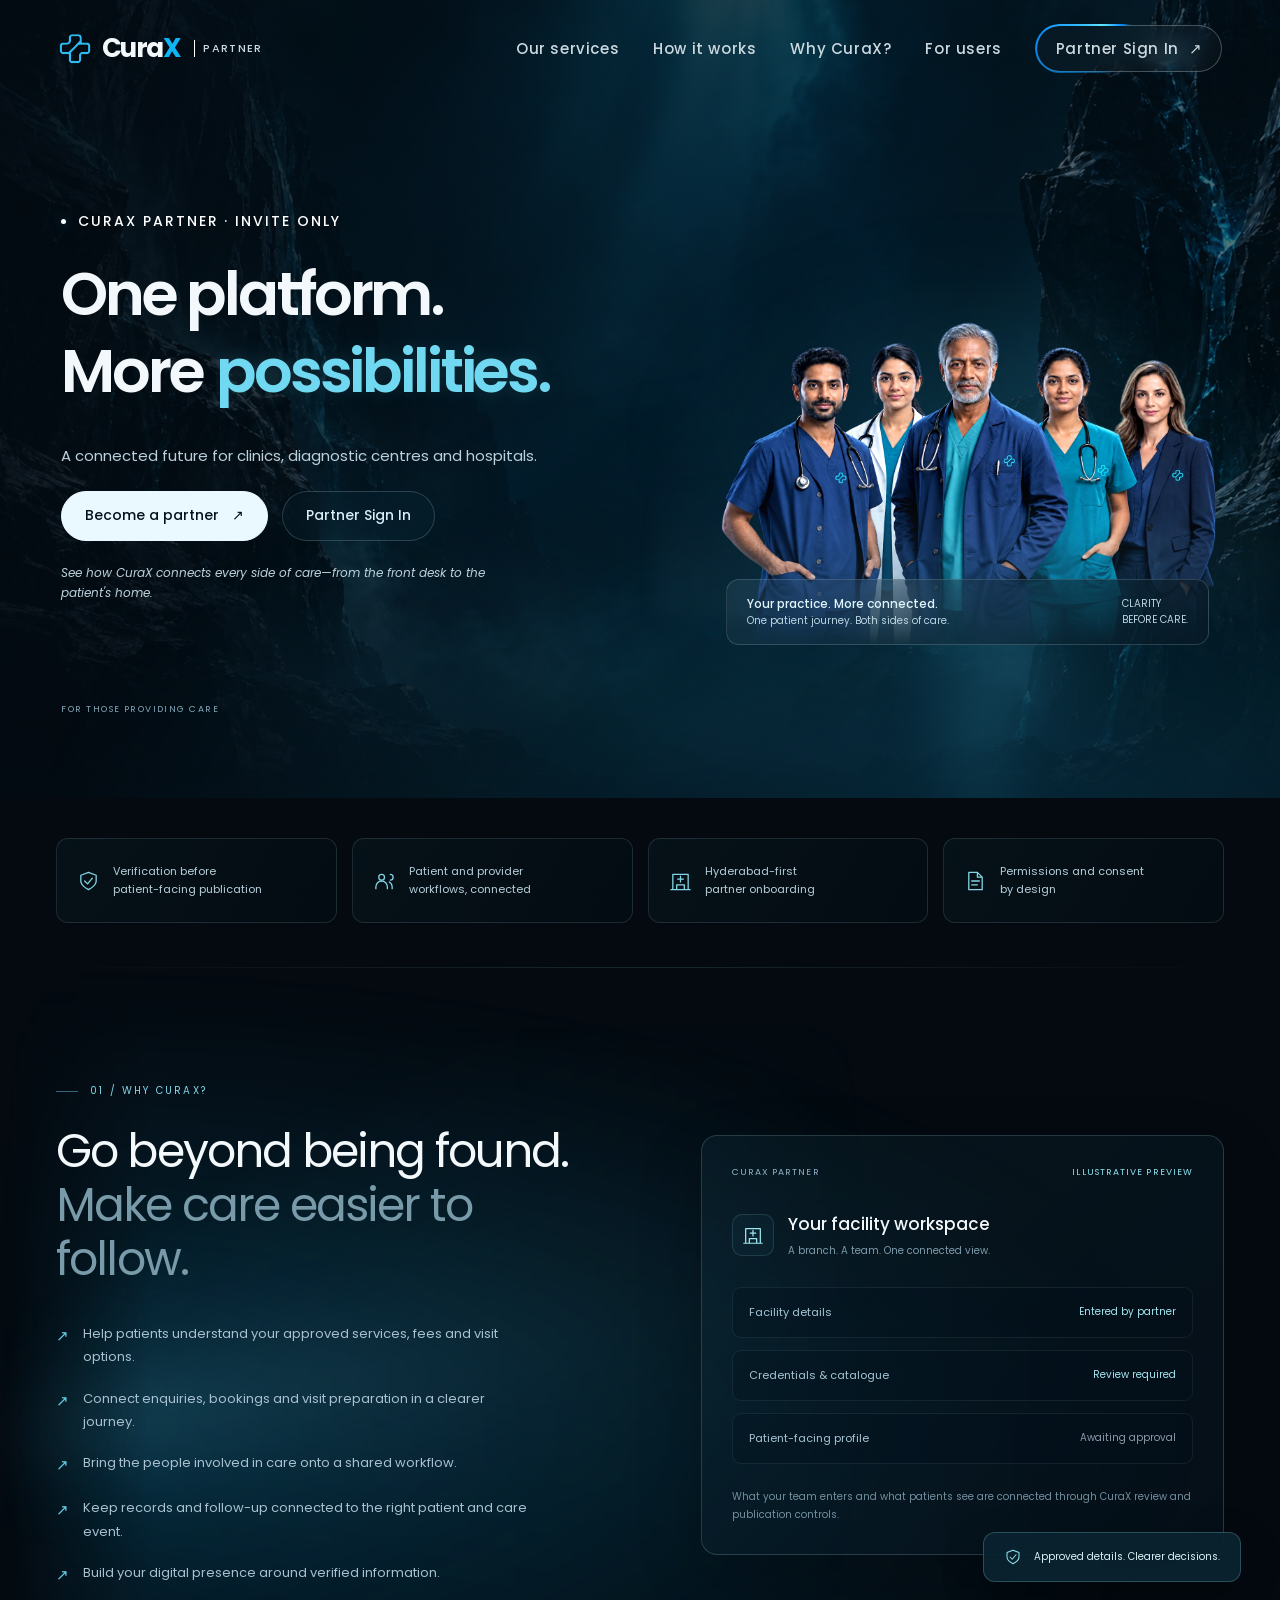
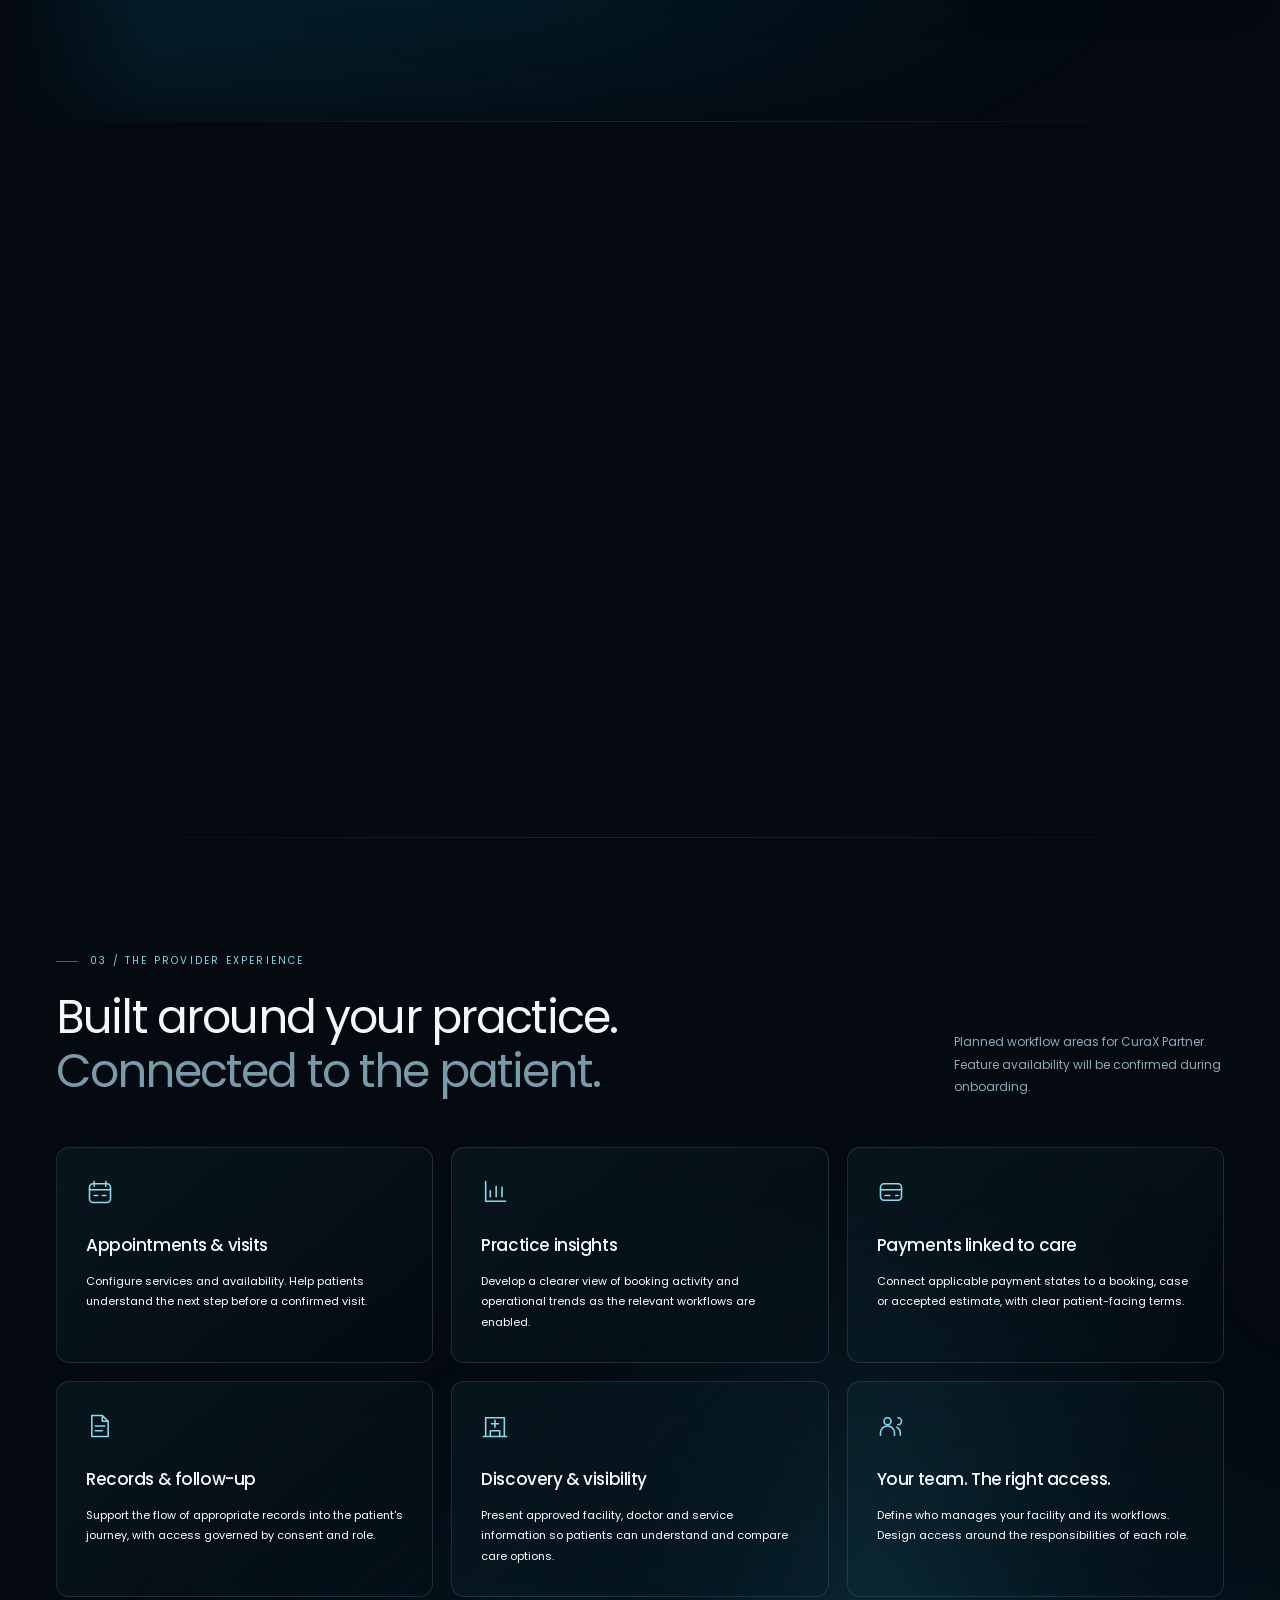
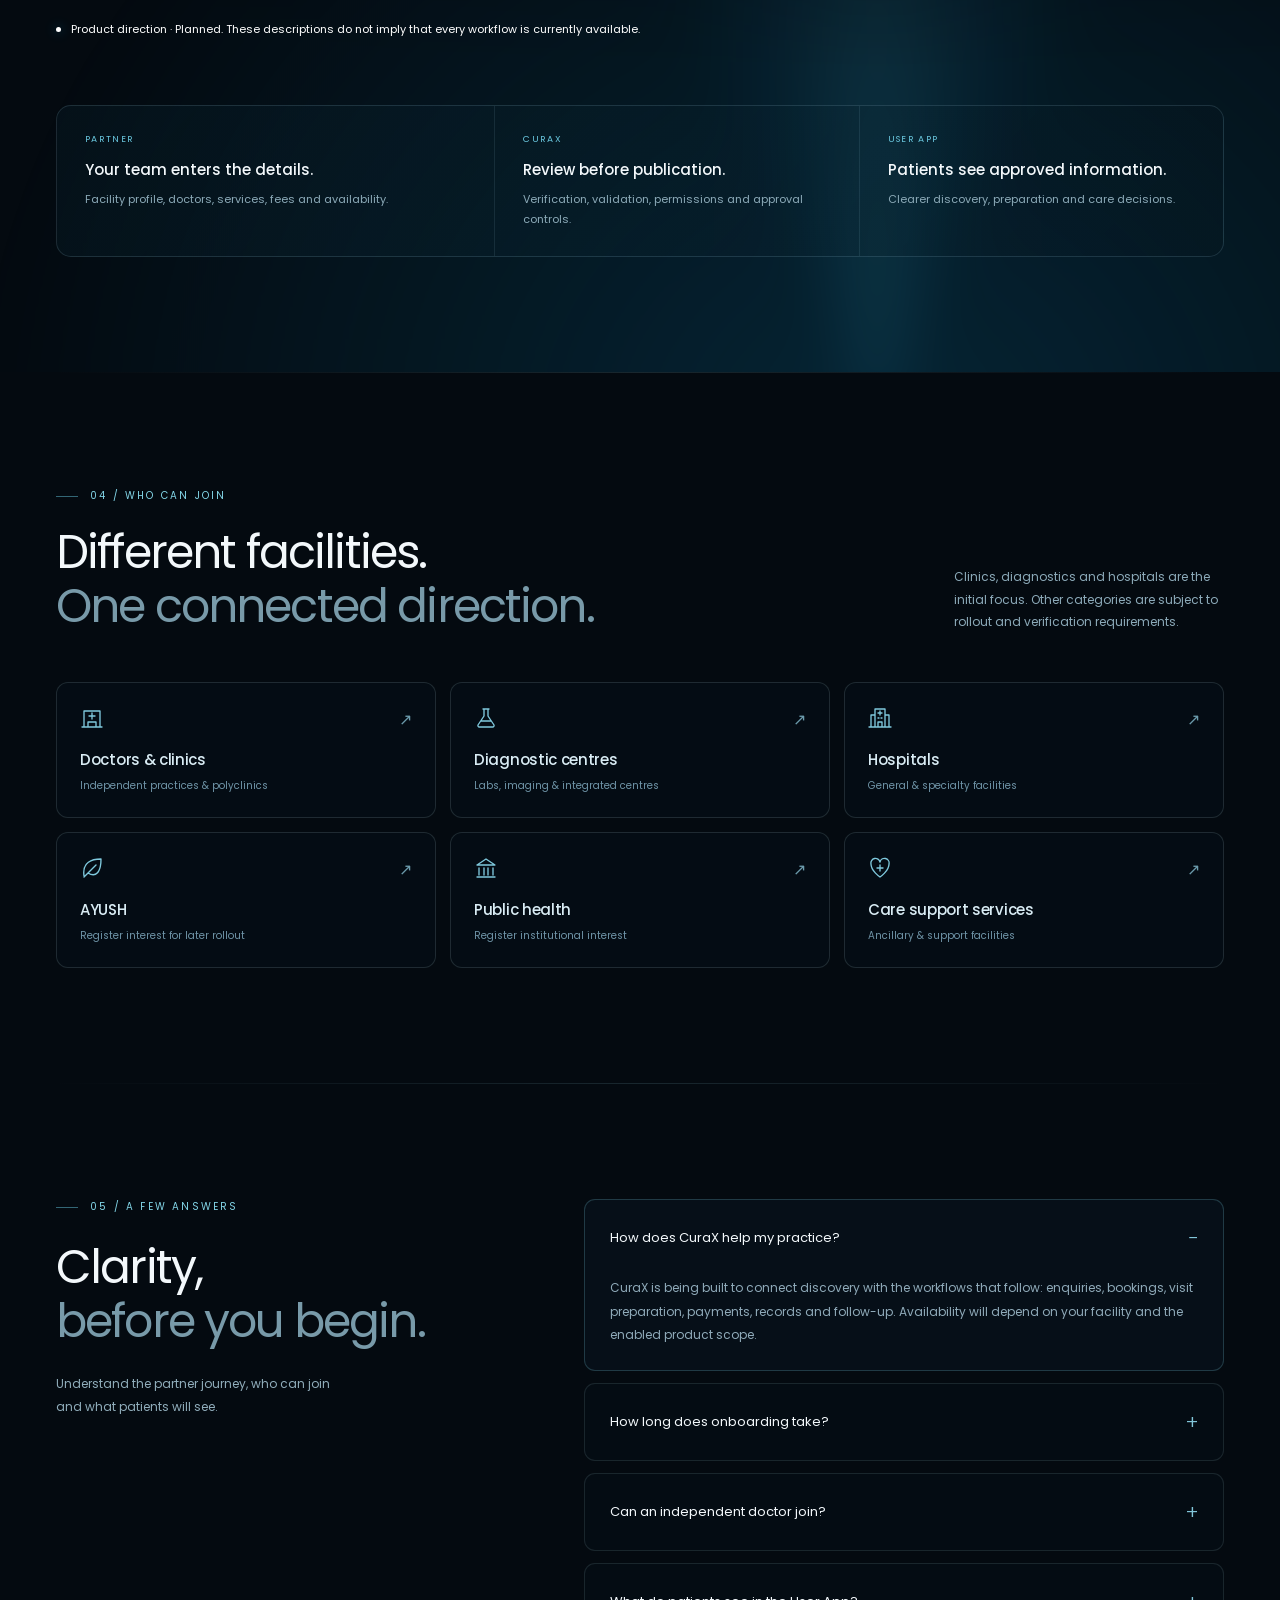
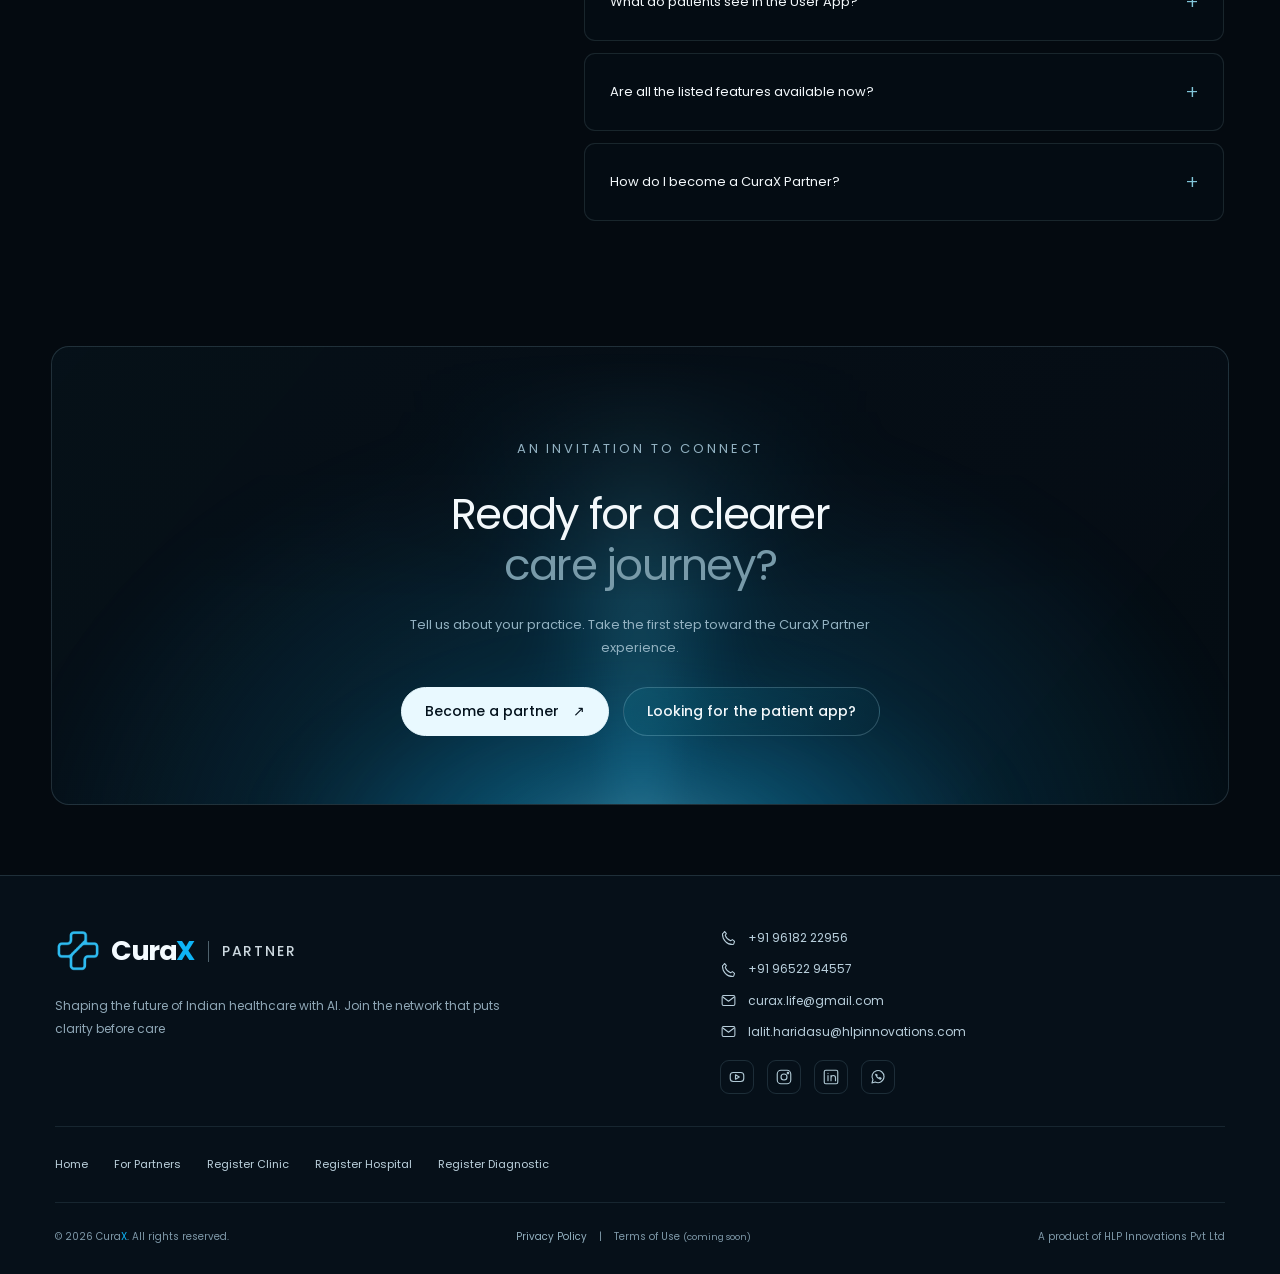
==== commit 063eaffa: "Fixed css on files" ====
--- a/partners.html
+++ b/partners.html
@@ -1,4 +1,3 @@
-
 <!DOCTYPE html>
 <html lang="en">
 
@@ -9,30 +8,22 @@
 
     <title>CuraX Partner — Clarity before care</title>
 
-    <meta
-        name="description"
-        content="Explore CuraX Partner for clinics, diagnostic centres and hospitals. Understand the planned provider workflow and request a partner invite. Hyderabad first."
-    />
+    <meta name="description"
+        content="Explore CuraX Partner for clinics, diagnostic centres and hospitals. Understand the planned provider workflow and request a partner invite. Hyderabad first." />
 
     <link href="https://fonts.googleapis.com" rel="preconnect" />
     <link href="https://fonts.gstatic.com" rel="preconnect" crossorigin="" />
-    <link
-        href="https://fonts.googleapis.com/css2?family=Poppins:wght@300;400;500;600;700&amp;display=swap"
-        rel="stylesheet"
-    />
+    <link href="https://fonts.googleapis.com/css2?family=Poppins:wght@300;400;500;600;700&amp;display=swap"
+        rel="stylesheet" />
 
     <link href="assets/css/partner.css" rel="stylesheet" />
     <link href="assets/css/partner-lighting.css" rel="stylesheet" />
     <link href="assets/css/rotating-hero.css" rel="stylesheet" />
     <link href="assets/css/cursor-glow.css" rel="stylesheet" />
     <link href="assets/css/footer.css" rel="stylesheet" />
-
-    <link
-        as="image"
-        fetchpriority="high"
-        href="assets/assets/curax-partner-canyon-doctors.webp"
-        rel="preload"
-    />
+    <link href="assets/css/partner-signin-glow.css" rel="stylesheet" />
+
+    <link as="image" fetchpriority="high" href="assets/assets/curax-partner-canyon-doctors.webp" rel="preload" />
 
     <!-- SEO and social sharing metadata -->
     <link href="https://www.curax.life/partners.html" rel="canonical" />
@@ -40,10 +31,8 @@
     <meta property="og:type" content="website" />
     <meta property="og:site_name" content="CuraX" />
     <meta property="og:title" content="CuraX Partner — Clarity Before Care" />
-    <meta
-        property="og:description"
-        content="Explore CuraX Partner for clinics, diagnostic centres and hospitals. Understand the planned provider workflow and request a partner invite. Hyderabad first."
-    />
+    <meta property="og:description"
+        content="Explore CuraX Partner for clinics, diagnostic centres and hospitals. Understand the planned provider workflow and request a partner invite. Hyderabad first." />
     <meta property="og:url" content="https://www.curax.life/partners.html" />
     <meta property="og:image" content="https://www.curax.life/assets/assets/curax-glass-alpha.webp" />
     <meta property="og:image:alt" content="CuraX brand logo" />
@@ -104,38 +93,24 @@
     <!-- Navigation -->
     <header class="nav" id="nav">
         <a aria-label="CuraX home" class="brand" href="index.html">
-            <img
-                alt=""
-                src="assets/assets/curax-logo.png"
-                width="1254"
-                height="1254"
-            />
+            <img alt="" src="assets/assets/curax-logo.png" width="1254" height="1254" />
             <span class="wordmark">Cura<span>X</span></span>
             <span class="partner-label">Partner</span>
         </a>
 
-        <button
-            aria-controls="partner-navigation"
-            aria-expanded="false"
-            aria-label="Open navigation"
-            class="nav-toggle"
-            type="button"
-        >
+        <button aria-controls="partner-navigation" aria-expanded="false" aria-label="Open navigation" class="nav-toggle"
+            type="button">
             <svg aria-hidden="true" class="icon" viewBox="0 0 24 24">
                 <path d="M5 7h14M5 12h14M5 17h14"></path>
             </svg>
         </button>
 
-        <nav
-            aria-label="Partner navigation"
-            class="nav-links"
-            id="partner-navigation"
-        >
+        <nav aria-label="Partner navigation" class="nav-links" id="partner-navigation">
             <a href="#features">Our services</a>
             <a href="#process">How it works</a>
             <a href="#why">Why CuraX?</a>
             <a class="for-users" href="index.html#home">For users</a>
-            <button class="button" type="button">
+            <button class="button cx-signin-glow" type="button">
                 Partner Sign In
                 <span aria-hidden="true">↗</span>
             </button>
@@ -144,146 +119,108 @@
 
     <main>
         <!-- Partner Hero -->
-        <section
-            aria-labelledby="partner-title"
-            class="hero cx-partner-hero"
-            data-curax-hero=""
-            id="partner-home"
-        >
-            <div
-                aria-hidden="true"
-                class="landscape cx-hero-landscape"
-                data-hero-landscape=""
-            >
+        <section aria-labelledby="partner-title" class="hero cx-partner-hero" data-curax-hero="" id="partner-home">
+            <div aria-hidden="true" class="landscape cx-hero-landscape" data-hero-landscape="">
                 <canvas aria-hidden="true" class="live-wallpaper"></canvas>
             </div>
 
             <div class="hero-grid cx-hero-grid">
-                <div
-                    class="hero-copy cx-hero-copy"
-                    data-hero-copy=""
-                >
-                    <p
-                        class="cx-hero-eyebrow"
-                        data-hero-enter="eyebrow"
-                    >
-                        <span
-                            aria-hidden="true"
-                            class="cx-hero-status"
-                        ></span>
+                <div class="hero-copy cx-hero-copy" data-hero-copy="">
+                    <p class="cx-hero-eyebrow" data-hero-enter="eyebrow">
+                        <span aria-hidden="true" class="cx-hero-status"></span>
                         CuraX Partner · INVITE ONLY
                     </p>
 
-                    <h1
-                        class="cx-hero-title"
-                        data-hero-title=""
-                        id="partner-title"
-                    >
+
+                    <h1 class="cx-hero-title" data-hero-title="" id="partner-title">
+
                         <span class="cx-sr-only">
                             One platform. More possibilities.
                         </span>
 
                         <span aria-hidden="true" class="cx-title-visual">
-                            <span
-                                class="cx-title-first"
-                                data-hero-enter="first"
-                            >
+
+                            <!-- Fixed first line -->
+                            <span class="cx-title-first" data-hero-enter="first">
+
                                 <span data-fit-static="">
                                     One platform.
                                 </span>
+
                             </span>
 
-                            <span
-                                class="cx-more-line"
-                                data-hero-enter="second"
-                            >
-                                <span
-                                    class="cx-hero-prefix"
-                                    data-word-prefix=""
-                                >More</span>
-
-                                <span
-                                    class="cx-word-window"
-                                    data-word-window=""
-                                >
-                                    <span
-                                        class="cx-word-sizer"
-                                        data-word-sizer=""
-                                    >
+                            <!-- Fixed More + rotating word -->
+                            <span class="cx-more-line" data-hero-enter="second">
+
+                                <span class="cx-hero-prefix" data-word-prefix="">
+                                    More
+                                </span>
+
+                                <span class="cx-word-window" data-word-window="">
+
+                                    <!-- Invisible words for width measurement -->
+                                    <span class="cx-word-sizer" data-word-sizer="">
+
                                         <span>possibilities.</span>
                                         <span>opportunity.</span>
                                         <span>connections.</span>
+                                        <span>efficiency.</span>
+                                        <span>clarity.</span>
                                         <span>growth.</span>
+                                        <span>confidence.</span>
                                         <span>visibility.</span>
-                                        <span>clarity.</span>
-                                        <span>efficiency.</span>
-                                        <span>confidence.</span>
                                         <span>potential.</span>
+
                                     </span>
 
-                                    <span
-                                        class="cx-word-slot cx-word-current"
-                                        data-word-current=""
-                                    >possibilities.</span>
-
-                                    <span
-                                        class="cx-word-slot cx-word-next"
-                                        data-word-next=""
-                                    >opportunity.</span>
+                                    <!-- Visible current word -->
+                                    <span class="cx-word-slot cx-word-current" data-word-current="">
+                                        possibilities.
+                                    </span>
+
+                                    <!-- Next word sliding upward -->
+                                    <span class="cx-word-slot cx-word-next" data-word-next="">
+                                        opportunity.
+                                    </span>
+
                                 </span>
+
                             </span>
+
                         </span>
+
                     </h1>
 
-                    <p
-                        class="cx-hero-lead"
-                        data-hero-enter="description"
-                    >
+
+                    <p class="cx-hero-lead" data-hero-enter="description">
                         A connected future for clinics, diagnostic
                         centres and hospitals.
                     </p>
 
                     <!-- Corrected Hero Actions -->
-                    <div
-                        class="hero-actions cx-hero-actions"
-                        data-hero-enter="actions"
-                    >
-                        <a
-                            class="button primary cx-hero-button cx-hero-primary"
+                    <div class="hero-actions cx-hero-actions" data-hero-enter="actions">
+                        <a class="button primary cx-hero-button cx-hero-primary"
                             href="https://bookings.cloud.microsoft/book/CuraXPartnerSupport1@hlpinnovations.com/?ismsaljsauthenabled"
-                            target="_blank"
-                            rel="noopener noreferrer"
-                        >
+                            target="_blank" rel="noopener noreferrer">
                             Become a partner
                             <span aria-hidden="true">↗</span>
                         </a>
 
-                        <a
-                            class="button cx-hero-button"
-                            href="#features"
-                        >
+                        <a class="button cx-hero-button" href="#">
                             Partner Sign In
                         </a>
                     </div>
 
-                    <p
-                        class="availability cx-hero-note"
-                        data-hero-enter="note"
-                    >
+                    <p class="availability cx-hero-note" data-hero-enter="note">
                         See how CuraX connects every side of care—from
                         the front desk to the patient's home.
                     </p>
                 </div>
 
                 <div class="hero-visual entrance cx-hero-visual">
-                    <img
-                        alt="Illustrative healthcare team wearing CuraX-branded apparel, blended into the canyon background"
-                        class="partner-doctors cx-hero-team"
-                        fetchpriority="high"
-                        height="960"
-                        src="assets/assets/curax-partner-canyon-doctors.webp"
-                        width="1440"
-                    />
+                    <img alt="Illustrative healthcare team wearing CuraX-branded apparel, blended into the canyon background"
+                        class="partner-doctors cx-hero-team" fetchpriority="high" height="960"
+                        src="assets/assets/curax-partner-canyon-doctors.webp" width="1440" />
 
                     <div class="visual-caption">
                         <span>
@@ -301,14 +238,8 @@
                 <span>FOR THOSE PROVIDING CARE</span>
 
                 <div class="motion-controls cx-hero-motion">
-                    <button
-                        aria-label="Pause rotating headline"
-                        aria-pressed="false"
-                        class="cx-hero-motion-button"
-                        data-hero-toggle=""
-                        hidden=""
-                        type="button"
-                    >
+                    <button aria-label="Pause rotating headline" aria-pressed="false" class="cx-hero-motion-button"
+                        data-hero-toggle="" hidden="" type="button">
                         Pause headline
                     </button>
                 </div>
@@ -316,10 +247,7 @@
         </section>
 
         <!-- Platform Principles -->
-        <section
-            aria-label="Platform principles"
-            class="section rail"
-        >
+        <section aria-label="Platform principles" class="section rail">
             <div class="rail-item reveal">
                 <svg aria-hidden="true" class="icon">
                     <use href="#i-shield"></use>
@@ -364,11 +292,7 @@
         <div aria-hidden="true" class="rule"></div>
 
         <!-- Why CuraX -->
-        <section
-            aria-labelledby="why-title"
-            class="section why"
-            id="why"
-        >
+        <section aria-labelledby="why-title" class="section why" id="why">
             <div class="why-grid">
                 <div class="reveal">
                     <p class="eyebrow">01 / Why CuraX?</p>
@@ -404,10 +328,7 @@
                     </ul>
                 </div>
 
-                <div
-                    class="workflow-preview reveal"
-                    style="--delay:160ms"
-                >
+                <div class="workflow-preview reveal" style="--delay:160ms">
                     <div class="preview-top">
                         <span>CuraX Partner</span>
                         <span>Illustrative preview</span>
@@ -459,11 +380,7 @@
         <div aria-hidden="true" class="rule"></div>
 
         <!-- How It Works -->
-        <section
-            aria-labelledby="process-title"
-            class="section"
-            id="process"
-        >
+        <section aria-labelledby="process-title" class="section" id="process">
             <div class="section-head reveal">
                 <div>
                     <p class="eyebrow">02 / How it works</p>
@@ -494,10 +411,7 @@
                     </span>
                 </article>
 
-                <article
-                    class="step reveal"
-                    style="--delay:100ms"
-                >
+                <article class="step reveal" style="--delay:100ms">
                     <span aria-hidden="true" class="step-number">02</span>
                     <h3>Get verified</h3>
                     <p>
@@ -509,10 +423,7 @@
                     </span>
                 </article>
 
-                <article
-                    class="step reveal"
-                    style="--delay:200ms"
-                >
+                <article class="step reveal" style="--delay:200ms">
                     <span aria-hidden="true" class="step-number">03</span>
                     <h3>Start growing</h3>
                     <p>
@@ -530,11 +441,7 @@
         <div aria-hidden="true" class="rule"></div>
 
         <!-- Provider Experience -->
-        <section
-            aria-labelledby="features-title"
-            class="section"
-            id="features"
-        >
+        <section aria-labelledby="features-title" class="section" id="features">
             <div class="section-head reveal">
                 <div>
                     <p class="eyebrow">
@@ -568,10 +475,7 @@
                     </p>
                 </article>
 
-                <article
-                    class="feature reveal"
-                    style="--delay:70ms"
-                >
+                <article class="feature reveal" style="--delay:70ms">
                     <svg aria-hidden="true" class="icon">
                         <use href="#i-chart"></use>
                     </svg>
@@ -583,10 +487,7 @@
                     </p>
                 </article>
 
-                <article
-                    class="feature reveal"
-                    style="--delay:140ms"
-                >
+                <article class="feature reveal" style="--delay:140ms">
                     <svg aria-hidden="true" class="icon">
                         <use href="#i-payment"></use>
                     </svg>
@@ -610,10 +511,7 @@
                     </p>
                 </article>
 
-                <article
-                    class="feature reveal"
-                    style="--delay:70ms"
-                >
+                <article class="feature reveal" style="--delay:70ms">
                     <svg aria-hidden="true" class="icon">
                         <use href="#i-clinic"></use>
                     </svg>
@@ -625,10 +523,7 @@
                     </p>
                 </article>
 
-                <article
-                    class="feature reveal"
-                    style="--delay:140ms"
-                >
+                <article class="feature reveal" style="--delay:140ms">
                     <svg aria-hidden="true" class="icon">
                         <use href="#i-team"></use>
                     </svg>
@@ -680,11 +575,7 @@
         <div aria-hidden="true" class="rule"></div>
 
         <!-- Who Can Join -->
-        <section
-            aria-labelledby="facilities-title"
-            class="section"
-            id="facilities"
-        >
+        <section aria-labelledby="facilities-title" class="section" id="facilities">
             <div class="section-head reveal">
                 <div>
                     <p class="eyebrow">04 / Who can join</p>
@@ -705,12 +596,7 @@
             </div>
 
             <div class="facility-grid">
-                <button
-                    class="facility-card reveal"
-                    data-category="Clinic"
-                    data-invite=""
-                    type="button"
-                >
+                <button class="facility-card reveal" data-category="Clinic" data-invite="" type="button">
                     <svg aria-hidden="true" class="icon">
                         <use href="#i-clinic"></use>
                     </svg>
@@ -718,12 +604,7 @@
                     <span>Independent practices &amp; polyclinics</span>
                 </button>
 
-                <button
-                    class="facility-card reveal"
-                    data-category="Diagnostic"
-                    data-invite=""
-                    type="button"
-                >
+                <button class="facility-card reveal" data-category="Diagnostic" data-invite="" type="button">
                     <svg aria-hidden="true" class="icon">
                         <use href="#i-lab"></use>
                     </svg>
@@ -731,12 +612,7 @@
                     <span>Labs, imaging &amp; integrated centres</span>
                 </button>
 
-                <button
-                    class="facility-card reveal"
-                    data-category="Hospital"
-                    data-invite=""
-                    type="button"
-                >
+                <button class="facility-card reveal" data-category="Hospital" data-invite="" type="button">
                     <svg aria-hidden="true" class="icon">
                         <use href="#i-hospital"></use>
                     </svg>
@@ -744,12 +620,7 @@
                     <span>General &amp; specialty facilities</span>
                 </button>
 
-                <button
-                    class="facility-card reveal"
-                    data-category="AYUSH"
-                    data-invite=""
-                    type="button"
-                >
+                <button class="facility-card reveal" data-category="AYUSH" data-invite="" type="button">
                     <svg aria-hidden="true" class="icon">
                         <use href="#i-leaf"></use>
                     </svg>
@@ -757,12 +628,8 @@
                     <span>Register interest for later rollout</span>
                 </button>
 
-                <button
-                    class="facility-card reveal"
-                    data-category="Public Health Facility"
-                    data-invite=""
-                    type="button"
-                >
+                <button class="facility-card reveal" data-category="Public Health Facility" data-invite=""
+                    type="button">
                     <svg aria-hidden="true" class="icon">
                         <use href="#i-public"></use>
                     </svg>
@@ -770,12 +637,8 @@
                     <span>Register institutional interest</span>
                 </button>
 
-                <button
-                    class="facility-card reveal"
-                    data-category="Ancillary &amp; Support Service"
-                    data-invite=""
-                    type="button"
-                >
+                <button class="facility-card reveal" data-category="Ancillary &amp; Support Service" data-invite=""
+                    type="button">
                     <svg aria-hidden="true" class="icon">
                         <use href="#i-care"></use>
                     </svg>
@@ -788,11 +651,7 @@
         <div aria-hidden="true" class="rule"></div>
 
         <!-- Frequently Asked Questions -->
-        <section
-            aria-labelledby="faq-title"
-            class="section"
-            id="faq"
-        >
+        <section aria-labelledby="faq-title" class="section" id="faq">
             <div class="faq-grid">
                 <div class="reveal">
                     <p class="eyebrow">05 / A few answers</p>
@@ -892,10 +751,7 @@
         </section>
 
         <!-- Final Invitation -->
-        <section
-            aria-labelledby="finale-title"
-            class="finale reveal"
-        >
+        <section aria-labelledby="finale-title" class="finale reveal">
             <p class="eyebrow">An invitation to connect</p>
 
             <h2 id="finale-title">
@@ -909,12 +765,9 @@
             </p>
 
             <div class="finale-actions">
-                <a
-                    class="button primary"
+                <a class="button primary"
                     href="https://bookings.cloud.microsoft/book/CuraXPartnerSupport1@hlpinnovations.com/?ismsaljsauthenabled"
-                    target="_blank"
-                    rel="noopener noreferrer"
-                >
+                    target="_blank" rel="noopener noreferrer">
                     Become a partner
                     <span aria-hidden="true">↗</span>
                 </a>
@@ -931,18 +784,8 @@
         <div class="legacy-footer-inner">
             <div class="legacy-footer-primary">
                 <div class="legacy-footer-about">
-                    <a
-                        aria-label="CuraX Partner home"
-                        class="legacy-footer-brand"
-                        href="index.html"
-                    >
-                        <img
-                            alt=""
-                            height="46"
-                            loading="lazy"
-                            src="assets/assets/curax-logo.png"
-                            width="46"
-                        />
+                    <a aria-label="CuraX Partner home" class="legacy-footer-brand" href="index.html">
+                        <img alt="" height="46" loading="lazy" src="assets/assets/curax-logo.png" width="46" />
 
                         <span>
                             Cura<span class="legacy-footer-x">X</span>
@@ -959,53 +802,30 @@
                     </p>
                 </div>
 
-                <div
-                    aria-label="Contact details"
-                    class="legacy-footer-contact"
-                >
+                <div aria-label="Contact details" class="legacy-footer-contact">
                     <a href="tel:+919618222956">
-                        <svg
-                            aria-hidden="true"
-                            class="legacy-footer-icon"
-                            fill="none"
-                            stroke="currentColor"
-                            stroke-linecap="round"
-                            stroke-linejoin="round"
-                            stroke-width="1.5"
-                            viewBox="0 0 24 24"
-                        >
-                            <path d="M6.4 3.5 9 6.4 7.4 9c1.2 3.3 4.2 6.3 7.6 7.6l2.5-1.6 3 2.6-1.1 3.3c-.2.6-.7 1-1.4 1-7.9 0-14.5-6.5-14.5-14.5 0-.6.4-1.2 1-1.4Z"></path>
+                        <svg aria-hidden="true" class="legacy-footer-icon" fill="none" stroke="currentColor"
+                            stroke-linecap="round" stroke-linejoin="round" stroke-width="1.5" viewBox="0 0 24 24">
+                            <path
+                                d="M6.4 3.5 9 6.4 7.4 9c1.2 3.3 4.2 6.3 7.6 7.6l2.5-1.6 3 2.6-1.1 3.3c-.2.6-.7 1-1.4 1-7.9 0-14.5-6.5-14.5-14.5 0-.6.4-1.2 1-1.4Z">
+                            </path>
                         </svg>
                         <span>+91 96182 22956</span>
                     </a>
 
                     <a href="tel:+919652294557">
-                        <svg
-                            aria-hidden="true"
-                            class="legacy-footer-icon"
-                            fill="none"
-                            stroke="currentColor"
-                            stroke-linecap="round"
-                            stroke-linejoin="round"
-                            stroke-width="1.5"
-                            viewBox="0 0 24 24"
-                        >
-                            <path d="M6.4 3.5 9 6.4 7.4 9c1.2 3.3 4.2 6.3 7.6 7.6l2.5-1.6 3 2.6-1.1 3.3c-.2.6-.7 1-1.4 1-7.9 0-14.5-6.5-14.5-14.5 0-.6.4-1.2 1-1.4Z"></path>
+                        <svg aria-hidden="true" class="legacy-footer-icon" fill="none" stroke="currentColor"
+                            stroke-linecap="round" stroke-linejoin="round" stroke-width="1.5" viewBox="0 0 24 24">
+                            <path
+                                d="M6.4 3.5 9 6.4 7.4 9c1.2 3.3 4.2 6.3 7.6 7.6l2.5-1.6 3 2.6-1.1 3.3c-.2.6-.7 1-1.4 1-7.9 0-14.5-6.5-14.5-14.5 0-.6.4-1.2 1-1.4Z">
+                            </path>
                         </svg>
                         <span>+91 96522 94557</span>
                     </a>
 
                     <a href="mailto:curax.life@gmail.com">
-                        <svg
-                            aria-hidden="true"
-                            class="legacy-footer-icon"
-                            fill="none"
-                            stroke="currentColor"
-                            stroke-linecap="round"
-                            stroke-linejoin="round"
-                            stroke-width="1.5"
-                            viewBox="0 0 24 24"
-                        >
+                        <svg aria-hidden="true" class="legacy-footer-icon" fill="none" stroke="currentColor"
+                            stroke-linecap="round" stroke-linejoin="round" stroke-width="1.5" viewBox="0 0 24 24">
                             <rect height="14" rx="2" width="18" x="3" y="5"></rect>
                             <path d="m4 7 8 6 8-6"></path>
                         </svg>
@@ -1013,108 +833,49 @@
                     </a>
 
                     <a href="mailto:lalit.haridasu@hlpinnovations.com">
-                        <svg
-                            aria-hidden="true"
-                            class="legacy-footer-icon"
-                            fill="none"
-                            stroke="currentColor"
-                            stroke-linecap="round"
-                            stroke-linejoin="round"
-                            stroke-width="1.5"
-                            viewBox="0 0 24 24"
-                        >
+                        <svg aria-hidden="true" class="legacy-footer-icon" fill="none" stroke="currentColor"
+                            stroke-linecap="round" stroke-linejoin="round" stroke-width="1.5" viewBox="0 0 24 24">
                             <rect height="14" rx="2" width="18" x="3" y="5"></rect>
                             <path d="m4 7 8 6 8-6"></path>
                         </svg>
                         <span>lalit.haridasu@hlpinnovations.com</span>
                     </a>
 
-                    <div
-                        aria-label="CuraX social media"
-                        class="legacy-footer-socials"
-                    >
-                        <a
-                            aria-label="CuraX on YouTube"
-                            href="https://www.youtube.com/@CuraX_India"
-                            rel="noopener noreferrer"
-                            target="_blank"
-                        >
-                            <svg
-                                aria-hidden="true"
-                                class="legacy-footer-icon"
-                                fill="none"
-                                stroke="currentColor"
-                                stroke-linecap="round"
-                                stroke-linejoin="round"
-                                stroke-width="1.5"
-                                viewBox="0 0 24 24"
-                            >
+                    <div aria-label="CuraX social media" class="legacy-footer-socials">
+                        <a aria-label="CuraX on YouTube" href="https://www.youtube.com/@CuraX_India"
+                            rel="noopener noreferrer" target="_blank">
+                            <svg aria-hidden="true" class="legacy-footer-icon" fill="none" stroke="currentColor"
+                                stroke-linecap="round" stroke-linejoin="round" stroke-width="1.5" viewBox="0 0 24 24">
                                 <rect height="12" rx="4" width="18" x="3" y="6"></rect>
                                 <path d="m10 9 5 3-5 3z"></path>
                             </svg>
                         </a>
 
-                        <a
-                            aria-label="CuraX on Instagram"
-                            href="https://www.instagram.com/curax_india/"
-                            rel="noopener noreferrer"
-                            target="_blank"
-                        >
-                            <svg
-                                aria-hidden="true"
-                                class="legacy-footer-icon"
-                                fill="none"
-                                stroke="currentColor"
-                                stroke-linecap="round"
-                                stroke-linejoin="round"
-                                stroke-width="1.5"
-                                viewBox="0 0 24 24"
-                            >
+                        <a aria-label="CuraX on Instagram" href="https://www.instagram.com/curax_india/"
+                            rel="noopener noreferrer" target="_blank">
+                            <svg aria-hidden="true" class="legacy-footer-icon" fill="none" stroke="currentColor"
+                                stroke-linecap="round" stroke-linejoin="round" stroke-width="1.5" viewBox="0 0 24 24">
                                 <rect height="18" rx="5" width="18" x="3" y="3"></rect>
                                 <circle cx="12" cy="12" r="4"></circle>
                                 <circle cx="17.3" cy="6.8" r="1"></circle>
                             </svg>
                         </a>
 
-                        <a
-                            href="https://www.linkedin.com/showcase/curaxlife/"
-                            target="_blank"
-                            rel="noopener noreferrer"
-                            class="legacy-footer-social"
-                            aria-label="Visit CuraX on LinkedIn"
-                            title="Visit CuraX on LinkedIn"
-                        >
-                            <svg
-                                aria-hidden="true"
-                                class="legacy-footer-icon"
-                                fill="none"
-                                stroke="currentColor"
-                                stroke-linecap="round"
-                                stroke-linejoin="round"
-                                stroke-width="1.5"
-                                viewBox="0 0 24 24"
-                            >
+                        <a href="https://www.linkedin.com/showcase/curaxlife/" target="_blank" rel="noopener noreferrer"
+                            class="legacy-footer-social" aria-label="Visit CuraX on LinkedIn"
+                            title="Visit CuraX on LinkedIn">
+                            <svg aria-hidden="true" class="legacy-footer-icon" fill="none" stroke="currentColor"
+                                stroke-linecap="round" stroke-linejoin="round" stroke-width="1.5" viewBox="0 0 24 24">
                                 <rect height="18" rx="2" width="18" x="3" y="3"></rect>
                                 <path d="M8 10v7M8 7v.1M12 17v-7m0 3a3 3 0 0 1 6 0v4"></path>
                             </svg>
                         </a>
 
-                        <a
-                            aria-label="Message CuraX on WhatsApp"
+                        <a aria-label="Message CuraX on WhatsApp"
                             href="https://wa.me/919618222956?text=Hello%20I%20am%20interested%20in%20your%20services"
-                            rel="noopener noreferrer"
-                            target="_blank"
-                        >
-                            <svg
-                                aria-hidden="true"
-                                class="legacy-footer-icon"
-                                fill="none"
-                                stroke="currentColor"
-                                stroke-linecap="round"
-                                stroke-linejoin="round"
-                                stroke-width="1.5"
-                                viewBox="0 0 24 24"
-                            >
+                            rel="noopener noreferrer" target="_blank">
+                            <svg aria-hidden="true" class="legacy-footer-icon" fill="none" stroke="currentColor"
+                                stroke-linecap="round" stroke-linejoin="round" stroke-width="1.5" viewBox="0 0 24 24">
                                 <path d="M20 11.5a8 8 0 0 1-11.6 7.2L4 20l1.3-4.3A8 8 0 1 1 20 11.5Z"></path>
                                 <path d="M9 9c1 3 3 5 6 6l1.2-1.2-2-1-1 1c-1.6-.7-2.6-1.7-3.3-3.3l1-1-2-1z"></path>
                             </svg>
@@ -1123,10 +884,7 @@
                 </div>
             </div>
 
-            <nav
-                aria-label="Footer navigation"
-                class="legacy-footer-navigation"
-            >
+            <nav aria-label="Footer navigation" class="legacy-footer-navigation">
                 <a href="index.html">Home</a>
                 <a href="partners.html">For Partners</a>
                 <a href="partners.html#facilities">Register Clinic</a>
@@ -1158,12 +916,7 @@
     </footer>
 
     <!-- Back to top -->
-    <button
-        aria-label="Back to top"
-        class="back-top"
-        hidden=""
-        type="button"
-    >
+    <button aria-label="Back to top" class="back-top" hidden="" type="button">
         <svg aria-hidden="true" class="icon" viewBox="0 0 24 24">
             <path d="m6 13 6-6 6 6M12 7v12"></path>
         </svg>
@@ -1171,11 +924,7 @@
 
     <!-- Existing invitation dialog -->
     <dialog aria-labelledby="invite-title" id="partner-invite">
-        <button
-            aria-label="Close invite request"
-            class="close-dialog"
-            type="button"
-        >
+        <button aria-label="Close invite request" class="close-dialog" type="button">
             ×
         </button>
 
@@ -1206,7 +955,7 @@
     <script src="assets/js/live-wallpaper.js"></script>
     <script src="assets/js/partner.js"></script>
     <script src="assets/js/cursor-glow.js"></script>
-    <script src="assets/js/partner-hero.js" type="module"></script>
+    <script src="assets/js/partner-hero.js?v=4"></script>
 </body>
 
-</html>
+</html>
--- a/assets/css/partner.css
+++ b/assets/css/partner.css
@@ -2056,3 +2056,87 @@
         justify-content: center;
     }
 }
+
+
+/* =========================================================
+   CuraX responsive corrections — Partner
+   Keep last: overrides earlier desktop-only selectors.
+   ========================================================= */
+html, body { max-width: 100%; }
+.nav { min-width: 0; }
+.nav .brand { min-width: 0; flex-shrink: 0; }
+.nav .nav-links { min-width: 0; }
+.nav .nav-links a { white-space: nowrap; }
+.hero-grid, .why-grid, .faq-grid, .section-head, .publication { min-width: 0; }
+.hero-grid > *, .why-grid > *, .faq-grid > *, .section-head > *, .publication > * { min-width: 0; }
+.hero img, .section img { max-width: 100%; }
+@media (max-width: 1199px) and (min-width: 961px) {
+    .nav { padding-inline: clamp(20px, 3vw, 38px); gap: 16px; }
+    .nav .nav-links { gap: clamp(12px, 1.6vw, 20px); font-size: 12px; }
+    .nav .nav-links .button { font-size: 12px; padding: 10px 15px; }
+}
+/* This must come AFTER .nav .nav-links { display:flex } near the bottom. */
+@media (max-width: 960px) {
+    .nav { padding-inline: clamp(16px, 4vw, 32px); gap: 12px; }
+    .nav .nav-toggle { display: flex; flex: 0 0 42px; margin-left: auto; z-index: 2; }
+    .nav .nav-links { display: none; }
+    .nav .nav-links.is-open {
+        display: flex;
+        position: absolute;
+        top: calc(100% - 2px);
+        left: 16px;
+        right: 16px;
+        z-index: 21;
+        flex-direction: column;
+        align-items: stretch;
+        gap: 0;
+        padding: 12px;
+        max-height: calc(100dvh - 90px);
+        overflow-y: auto;
+        border: 1px solid #c5eaff35;
+        border-radius: 14px;
+        background: #071727f5;
+        backdrop-filter: blur(20px);
+        -webkit-backdrop-filter: blur(20px);
+    }
+    .nav .nav-links.is-open a { display: block; padding: 13px 15px; white-space: normal; font-size: 13px; }
+    .nav .nav-links.is-open .button { width: 100%; margin-top: 6px; font-size: 13px; }
+    .rail { grid-template-columns: repeat(2, minmax(0, 1fr)); }
+    .steps, .features, .facility-grid { grid-template-columns: repeat(2, minmax(0, 1fr)); }
+    .section { padding-inline: clamp(18px, 5vw, 40px); }
+}
+@media (max-width: 680px) {
+    .nav { height: 74px; }
+    .nav .brand { gap: 7px; }
+    .nav .brand img { width: 30px; height: 30px; }
+    .nav .wordmark { font-size: 23px; }
+    .nav .partner-label { font-size: 9px; margin-left: 1px; padding-left: 8px; }
+    .hero.cx-partner-hero { min-height: 0; padding: 115px 20px 50px; }
+    .hero-grid.cx-hero-grid { display: flex; flex-direction: column; align-items: stretch; gap: 22px; }
+    .hero-copy.cx-hero-copy { min-width: 0; width: 100%; }
+    .cx-hero-actions { gap: 10px; }
+    .cx-hero-actions .button { min-width: 0; font-size: 12px; }
+    .cx-hero-visual { width: 100%; min-height: 0; margin: 10px auto 0; }
+    .cx-hero-team { display: block; width: 100%; max-width: 100%; height: auto; }
+    .cx-hero-tail { margin-top: 24px; }
+    .section { padding: 65px 20px; }
+    .section-head { display: block; }
+    .section-head > p { margin-top: 20px; max-width: 100%; }
+    .why-grid, .faq-grid { grid-template-columns: minmax(0, 1fr); gap: 34px; }
+    .publication { grid-template-columns: minmax(0, 1fr); }
+    .publication > div + div { border-left: 0; border-top: 1px solid #b7eaff18; }
+    .rail.section { grid-template-columns: repeat(2, minmax(0, 1fr)); padding-block: 24px; gap: 10px; }
+    .rail-item { min-width: 0; padding: 15px 12px; }
+    .steps, .features, .facility-grid { grid-template-columns: minmax(0, 1fr); }
+    .finale { max-width: calc(100% - 32px); padding: 42px 20px; }
+    .preview-float { position: static; margin-top: 20px; }
+    .hero .visual-caption { left: 0; right: 0; }
+}
+@media (max-width: 390px) {
+    .nav .wordmark { font-size: 21px; }
+    .nav .partner-label { font-size: 8px; letter-spacing: .06em; }
+    .hero.cx-partner-hero { padding-inline: 16px; }
+    .cx-hero-actions .button { padding: 11px 13px; font-size: 11px; }
+    .rail.section { grid-template-columns: minmax(0, 1fr); }
+    .hero .visual-caption { padding: 10px; gap: 8px; }
+}
--- a/assets/css/rotating-hero.css
+++ b/assets/css/rotating-hero.css
@@ -1,6 +1,11 @@
+
+/* =========================================================
+   CuraX Partner - Rotating Hero
+   ========================================================= */
+
 .cx-partner-hero,
 .cx-partner-hero * {
-    box-sizing: border-box
+    box-sizing: border-box;
 }
 
 .cx-partner-hero {
@@ -9,9 +14,9 @@
     overflow: hidden;
     background: #061924;
     color: #f3f8fc;
-    font-family: Poppins, Arial, sans-serif;
+    font-family: 'Poppins', Arial, sans-serif;
     min-height: 790px;
-    padding: 170px clamp(24px, 4.8vw, 86px) 82px
+    padding: 170px clamp(24px, 4.8vw, 86px) 82px;
 }
 
 .cx-partner-hero:before {
@@ -20,7 +25,9 @@
     inset: 0;
     pointer-events: none;
     z-index: -2;
-    background: linear-gradient(90deg, #030b12de, transparent 80%), linear-gradient(0deg, #040a10, transparent 38%, #020b1370)
+    background:
+        linear-gradient(90deg, #030b12de, transparent 80%),
+        linear-gradient(0deg, #040a10, transparent 38%, #020b1370);
 }
 
 .cx-partner-hero:after {
@@ -32,9 +39,26 @@
     right: -8%;
     bottom: -80px;
     height: 78%;
-    background: conic-gradient(from -24deg at 73% 100%, transparent 0deg, #0eb4f60d 10deg, #45d5ff24 24deg, #0eb4f60d 38deg, transparent 48deg), radial-gradient(ellipse at 73% 100%, #0eb4f630, transparent 62%);
-    filter: blur(28px)
-}
+    background:
+        conic-gradient(
+            from -24deg at 73% 100%,
+            transparent 0deg,
+            #0eb4f60d 10deg,
+            #45d5ff24 24deg,
+            #0eb4f60d 38deg,
+            transparent 48deg
+        ),
+        radial-gradient(
+            ellipse at 73% 100%,
+            #0eb4f630,
+            transparent 62%
+        );
+    filter: blur(28px);
+}
+
+/* =========================================================
+   Hero Background
+   ========================================================= */
 
 .cx-hero-landscape {
     position: absolute;
@@ -44,9 +68,17 @@
     background-size: cover;
     background-repeat: no-repeat;
     opacity: .52;
-    transform: translate3d(0, var(--cx-parallax-y, 0px), 0);
-    will-change: transform
-}
+    transform: translate3d(
+        0,
+        var(--cx-parallax-y, 0px),
+        0
+    );
+    will-change: transform;
+}
+
+/* =========================================================
+   Hero Layout
+   ========================================================= */
 
 .cx-hero-grid {
     display: grid;
@@ -54,28 +86,31 @@
     gap: clamp(32px, 4vw, 56px);
     align-items: center;
     max-width: 1350px;
-    margin: auto
+    margin: auto;
 }
 
 .cx-hero-copy {
     min-width: 0;
     position: relative;
     z-index: 2;
-    container-type: inline-size
-}
+    container-type: inline-size;
+}
+
+/* =========================================================
+   Eyebrow
+   ========================================================= */
 
 .cx-hero-eyebrow {
     display: flex;
     align-items: center;
     gap: 12px;
-
     margin: 0 0 26px;
 
-    font-family: 'Poppins', sans-serif;
+    font-family: 'Poppins', Arial, sans-serif;
     font-size: 14px;
     font-weight: 500;
     line-height: 1.5;
-    letter-spacing: 0.14em;
+    letter-spacing: .14em;
 
     color: #ffffff;
     text-transform: uppercase;
@@ -87,95 +122,148 @@
     border-radius: 50%;
     background: #ffffff;
     box-shadow: 0 0 12px #19bfff77;
-    flex-shrink: 0
-}
+    flex-shrink: 0;
+}
+
+/* =========================================================
+   Hero Heading
+   ========================================================= */
 
 .cx-partner-hero .cx-hero-title {
     margin: 0 0 25px;
     max-width: 100%;
-    font-size: var(--cx-title-fit, clamp(32px, 4.8vw, 76px));
+
+    font-family: 'Poppins', Arial, sans-serif;
+    font-size: var(
+        --cx-title-fit,
+        clamp(32px, 4.8vw, 76px)
+    );
     font-weight: 600;
+
     letter-spacing: -.052em;
     line-height: 1.22;
-    color: #f3f8fc
-}
+    color: #f3f8fc;
+}
+
+/* Complete visible heading */
 
 .cx-title-visual {
-    display: block
-}
+    display: block;
+}
+
+/* =========================================================
+   First Line - One platform.
+   ========================================================= */
 
 .cx-title-first {
     display: block;
     min-height: 1.28em;
-    white-space: nowrap
-}
-
-.cx-title-first>span {
-    display: inline-block
-}
+    white-space: nowrap;
+}
+
+.cx-title-first > span {
+    display: inline-block;
+}
+
+/* =========================================================
+   Second Line - More + Rotating Word
+   ========================================================= */
 
 .cx-more-line {
     display: flex;
     align-items: baseline;
     gap: .22em;
+
     min-height: 1.35em;
-    white-space: nowrap
-}
+    white-space: nowrap;
+}
+
+/* Fixed text: More */
 
 .cx-hero-prefix {
-    flex-shrink: 0
-}
+    flex-shrink: 0;
+    color: #f3f8fc;
+}
+
+/* =========================================================
+   Rotating Word Window
+   ========================================================= */
 
 .cx-word-window {
     position: relative;
     display: inline-grid;
     flex: none;
+
     overflow: hidden;
     block-size: 1.35em;
     padding-right: .12em;
+
     line-height: 1.22;
-    vertical-align: baseline
-}
+    vertical-align: baseline;
+}
+
+/* Invisible measurement layer
+   Reserves enough width for all rotating words */
 
 .cx-word-sizer {
     display: grid;
     visibility: hidden;
     pointer-events: none;
-    line-height: inherit
-}
-
-.cx-word-sizer>span {
-    grid-area: 1/1;
-    white-space: nowrap
-}
+    line-height: inherit;
+}
+
+.cx-word-sizer > span {
+    grid-area: 1 / 1;
+    white-space: nowrap;
+}
+
+/* =========================================================
+   Animated Words
+   ========================================================= */
 
 .cx-word-slot {
     position: absolute;
     top: 0;
     left: 0;
+
     white-space: nowrap;
+
+    font-family: 'Poppins', Arial, sans-serif;
     color: #70d8f0;
     line-height: inherit;
+
     text-shadow: 0 0 20px #70d8f026;
-    will-change: transform, opacity
-}
+
+    will-change: transform, opacity;
+}
+
+/* Current visible word */
 
 .cx-word-current {
     opacity: 1;
-    transform: translate3d(0, 0, 0)
-}
+    transform: translate3d(0, 0, 0);
+}
+
+/* Upcoming word starts below */
 
 .cx-word-next {
     opacity: 0;
-    transform: translate3d(0, 105%, 0)
-}
+    transform: translate3d(0, 105%, 0);
+}
+
+/* The existing rotating-hero.js handles the
+   transition between current and next words. */
+
+/* =========================================================
+   Hero Description
+   ========================================================= */
 
 .cx-hero-lead {
     max-width: 510px;
     font-size: 15px;
     line-height: 1.9;
     color: #bcd1dc;
-    margin: 0 0 21px
+    margin: 0 0 21px;
 }
 
 .cx-hero-audiences,
@@ -183,18 +271,22 @@
     font-size: 11px;
     line-height: 1.8;
     color: #8bb3c5;
-    margin: 0
+    margin: 0;
 }
 
 .cx-hero-location {
-    margin: 3px 0 30px
-}
+    margin: 3px 0 30px;
+}
+
+/* =========================================================
+   Hero Actions
+   ========================================================= */
 
 .cx-hero-actions {
     display: flex;
     align-items: center;
     gap: 14px;
-    flex-wrap: wrap
+    flex-wrap: wrap;
 }
 
 .cx-hero-button {
@@ -202,33 +294,45 @@
     align-items: center;
     justify-content: center;
     gap: 13px;
+
     min-height: 49px;
     padding: 14px 23px;
+
     border: 1px solid #bcdeef36;
     border-radius: 40px;
+
     background: #133b4a29;
     color: #d8edf6;
     text-decoration: none;
-    font: 500 12px/1.4 Poppins, Arial, sans-serif;
+
+    font-family: 'Poppins', Arial, sans-serif;
+    font-size: 14px;
+    font-weight: 500;
+    line-height: 1.4;
+
     cursor: pointer;
-    transition: background .3s, border-color .3s
+    transition: background .3s, border-color .3s;
 }
 
 .cx-hero-button:hover {
     background: #14526b44;
-    border-color: #83d8ef70
+    border-color: #83d8ef70;
 }
 
 .cx-hero-primary {
     background: #e9f9ff;
     color: #04121d;
-    border-color: #e9f9ff
+    border-color: #e9f9ff;
 }
 
 .cx-hero-primary:hover {
     background: #8ee6fa;
-    border-color: #8ee6fa
-}
+    border-color: #8ee6fa;
+}
+
+/* =========================================================
+   Hero Note
+   ========================================================= */
 
 .cx-hero-note {
     font-size: 12px;
@@ -239,276 +343,374 @@
     font-style: italic;
 }
 
+/* =========================================================
+   Hero Visual
+   ========================================================= */
+
 .cx-hero-visual {
     position: relative;
     isolation: isolate;
+
     display: flex;
     align-items: flex-end;
     justify-content: center;
     align-self: end;
+
     min-height: 475px;
-    min-width: 0
+    min-width: 0;
 }
 
 .cx-hero-team {
     position: relative;
     z-index: 1;
+
     display: block;
     flex-shrink: 0;
+
     width: 124%;
     max-width: 740px;
     height: auto;
+
     object-fit: contain;
+
     background: none;
     border: 0;
-    filter: brightness(1.08) contrast(1.03) saturate(1.04);
-    mask-image: linear-gradient(180deg, #000 0%, #000 66%, #000c 80%, transparent 100%);
-    -webkit-mask-image: linear-gradient(180deg, #000 0%, #000 66%, #000c 80%, transparent 100%)
-}
+
+    filter:
+        brightness(1.08)
+        contrast(1.03)
+        saturate(1.04);
+
+    mask-image: linear-gradient(
+        180deg,
+        #000 0%,
+        #000 66%,
+        #000c 80%,
+        transparent 100%
+    );
+
+    -webkit-mask-image: linear-gradient(
+        180deg,
+        #000 0%,
+        #000 66%,
+        #000c 80%,
+        transparent 100%
+    );
+}
+
+/* =========================================================
+   Hero Caption
+   ========================================================= */
 
 .cx-hero-caption {
     position: absolute;
     z-index: 3;
+
     bottom: 0;
     left: 10px;
     right: 10px;
+
     padding: 15px 20px;
+
     border: 1px solid #d2efff2b;
     border-radius: 13px;
+
     backdrop-filter: blur(18px);
-    background: linear-gradient(130deg, #b8efff10, #071a26ce);
+    background: linear-gradient(
+        130deg,
+        #b8efff10,
+        #071a26ce
+    );
+
     color: #bbd6e3;
     font-size: 10px;
-    line-height: 1.7
+    line-height: 1.7;
 }
 
 .cx-hero-caption strong {
     display: block;
     font-size: 12px;
     font-weight: 500;
-    color: #e0f4fb
-}
+    color: #e0f4fb;
+}
+
+/* =========================================================
+   Hero Footer
+   ========================================================= */
 
 .cx-hero-tail {
     max-width: 1350px;
     margin: 58px auto 0;
+
     display: flex;
     justify-content: space-between;
     gap: 20px;
     align-items: center;
     flex-wrap: wrap;
+
     color: #82a6b8;
     font-size: 9px;
-    letter-spacing: .16em
+    letter-spacing: .16em;
 }
 
 .cx-hero-motion {
     display: flex;
     align-items: center;
     gap: 20px;
-    flex-wrap: wrap
+    flex-wrap: wrap;
 }
 
 .cx-hero-motion-button {
     border: 0;
     border-bottom: 1px solid #b7eaff30;
+
     background: none;
     padding: 7px 0;
+
     color: #a7cbdc;
+
     font: inherit;
     letter-spacing: .05em;
-    cursor: pointer
+
+    cursor: pointer;
 }
 
 .cx-hero-button:focus-visible,
 .cx-hero-motion-button:focus-visible {
     outline: 2px solid #76e5ff;
-    outline-offset: 5px
-}
+    outline-offset: 5px;
+}
+
+/* =========================================================
+   Accessibility - Screen Reader Text
+   ========================================================= */
 
 .cx-sr-only {
     position: absolute !important;
+
     width: 1px;
     height: 1px;
+
     padding: 0;
     margin: -1px;
+
     overflow: hidden;
     clip: rect(0, 0, 0, 0);
+
     white-space: nowrap;
-    border: 0
-}
-
-@supports(font-size:1cqi) {
+    border: 0;
+}
+
+/* =========================================================
+   Responsive Heading Fit
+   ========================================================= */
+
+@supports (font-size: 1cqi) {
     .cx-partner-hero .cx-hero-title {
-        font-size: var(--cx-title-fit, min(clamp(32px, 4.8vw, 76px), 10cqi))
-    }
-}
-
-@media(max-width:1100px) {
+        font-size: var(
+            --cx-title-fit,
+            min(clamp(32px, 4.8vw, 76px), 10cqi)
+        );
+    }
+}
+
+/* =========================================================
+   Tablets - 1100px
+   ========================================================= */
+
+@media (max-width: 1100px) {
     .cx-partner-hero {
-        padding-inline: 40px
+        padding-inline: 40px;
     }
 
     .cx-hero-grid {
-        grid-template-columns: minmax(0, 1.15fr) minmax(0, 1fr);
-        gap: 32px
+        grid-template-columns:
+            minmax(0, 1.15fr)
+            minmax(0, 1fr);
+
+        gap: 32px;
     }
 
     .cx-hero-visual {
-        min-height: 390px
+        min-height: 390px;
     }
 
     .cx-hero-team {
-        width: 119%
+        width: 119%;
     }
 
     .cx-hero-lead {
-        font-size: 13px
-    }
-}
-
-@media(max-width:960px) {
+        font-size: 13px;
+    }
+}
+
+/* =========================================================
+   Smaller Tablets - 960px
+   ========================================================= */
+
+@media (max-width: 960px) {
     .cx-partner-hero {
         min-height: 760px;
-        padding-top: 150px
+        padding-top: 150px;
     }
 
     .cx-hero-visual {
-        min-height: 350px
+        min-height: 350px;
     }
 
     .cx-hero-team {
-        width: 116%
+        width: 116%;
     }
 
     .cx-hero-audiences,
     .cx-hero-location {
-        font-size: 10px
+        font-size: 10px;
     }
 
     .cx-hero-button {
         padding: 12px 17px;
-        font-size: 14px
-    }
-}
-
-@media(max-width:680px) {
+        font-size: 14px;
+    }
+}
+
+/* =========================================================
+   Mobile - 680px
+   ========================================================= */
+
+@media (max-width: 680px) {
     .cx-partner-hero {
         padding: 128px 24px 44px;
-        min-height: 0
+        min-height: 0;
     }
 
     .cx-hero-grid {
         grid-template-columns: minmax(0, 1fr);
-        gap: 25px
+        gap: 25px;
     }
 
     .cx-partner-hero .cx-hero-title {
-        font-size: var(--cx-title-fit, clamp(28px, 8.7vw, 54px));
-        margin-bottom: 22px
+        font-size: var(
+            --cx-title-fit,
+            clamp(28px, 8.7vw, 54px)
+        );
+
+        margin-bottom: 22px;
     }
 
     .cx-hero-eyebrow {
         font-size: 8px;
-        margin-bottom: 23px
+        margin-bottom: 23px;
     }
 
     .cx-hero-lead {
         font-size: 13px;
-        line-height: 1.85
+        line-height: 1.85;
     }
 
     .cx-hero-location {
-        margin-bottom: 26px
+        margin-bottom: 26px;
     }
 
     .cx-hero-actions {
-        gap: 10px
+        gap: 10px;
     }
 
     .cx-hero-button {
         padding: 13px 19px;
         font-size: 11px;
-        min-height: 47px
+        min-height: 47px;
     }
 
     .cx-hero-note {
         font-size: 9px;
-        margin-top: 17px
+        margin-top: 17px;
     }
 
     .cx-hero-visual {
         min-height: 330px;
         max-width: 560px;
+
         margin: 5px auto 0;
+
         overflow: hidden;
-        width: 100%
+        width: 100%;
     }
 
     .cx-hero-team {
         width: 118%;
-        max-width: 620px
+        max-width: 620px;
     }
 
     .cx-hero-caption {
         bottom: 0;
         left: 0;
         right: 0;
+
         font-size: 9px;
-        padding: 13px 17px
+        padding: 13px 17px;
     }
 
     .cx-hero-caption strong {
-        font-size: 11px
+        font-size: 11px;
     }
 
     .cx-hero-tail {
         margin-top: 23px;
         font-size: 8px;
-        letter-spacing: .08em
+        letter-spacing: .08em;
     }
 
     .cx-hero-landscape {
         inset: 0;
         transform: none;
-        will-change: auto
+        will-change: auto;
     }
 
     .cx-partner-hero:after {
-        height: 64%
-    }
-}
-
-@media(max-width:680px) {
-    @supports(font-size:1cqi) {
+        height: 64%;
+    }
+}
+
+/* =========================================================
+   Mobile Container-Based Typography
+   ========================================================= */
+
+@media (max-width: 680px) {
+    @supports (font-size: 1cqi) {
         .cx-partner-hero .cx-hero-title {
-            font-size: var(--cx-title-fit, min(clamp(28px, 8.7vw, 54px), 10cqi))
+            font-size: var(
+                --cx-title-fit,
+                min(clamp(28px, 8.7vw, 54px), 10cqi)
+            );
         }
     }
 }
 
-@media(prefers-reduced-motion:reduce) {
+/* =========================================================
+   Reduced Motion
+   ========================================================= */
+
+@media (prefers-reduced-motion: reduce) {
     .cx-hero-landscape {
         transform: none;
-        will-change: auto
+        will-change: auto;
     }
 
     .cx-word-slot {
-        will-change: auto
+        will-change: auto;
     }
 
     .cx-word-next {
-        display: none
+        display: none;
     }
 
     .cx-hero-button {
-        transition: none
-    }
-}
-
-
-/* =========================================================
-   CuraX Partner - Hero Typography
+        transition: none;
+    }
+}
+
+/* =========================================================
+   CuraX Partner - Typography Consistency
    ========================================================= */
 
 .cx-partner-hero,
@@ -522,8 +724,39 @@
 }
 
 .cx-partner-hero .cx-hero-button {
-    font-family: 'Poppins', sans-serif;
+    font-family: 'Poppins', Arial, sans-serif;
     font-size: 14px;
     font-weight: 500;
     line-height: 1.4;
 }
+
+
+/* =========================================================
+   Responsive Partner headline: retain its two-line composition
+   while preventing long words from clipping narrow screens.
+   ========================================================= */
+.cx-word-window { min-width: 0; }
+.cx-word-sizer { width: max-content; }
+@media (max-width: 960px) {
+    .cx-hero-copy { container-type: normal; }
+    .cx-partner-hero .cx-hero-title { font-size: clamp(30px, 5.2vw, 58px); }
+}
+@media (max-width: 680px) {
+    .cx-partner-hero .cx-hero-title {
+        font-size: clamp(23px, 6.5vw, 39px);
+        line-height: 1.19;
+        letter-spacing: -.045em;
+        margin-bottom: 18px;
+    }
+    .cx-title-first { min-height: 1.23em; }
+    .cx-more-line { gap: .16em; min-height: 1.28em; align-items: baseline; }
+    .cx-word-window { block-size: 1.28em; padding-right: .07em; line-height: 1.19; }
+    .cx-word-slot { line-height: inherit; }
+    .cx-hero-eyebrow { font-size: 9px; letter-spacing: .1em; }
+    .cx-hero-lead { max-width: 100%; line-height: 1.7; }
+    .cx-hero-note { max-width: 100%; }
+}
+@media (max-width: 390px) {
+    .cx-partner-hero .cx-hero-title { font-size: clamp(20px, 6.1vw, 25px); }
+    .cx-more-line { gap: .13em; }
+}
--- a/assets/css/footer.css
+++ b/assets/css/footer.css
@@ -235,4 +235,17 @@
 
     color: #ccd8df;
     white-space: nowrap;
-}+}
+
+/* Shared narrow-screen footer safeguards. */
+@media (max-width: 760px) {
+    footer.legacy-footer { padding-inline: clamp(16px, 4vw, 24px); }
+    .legacy-footer-inner { width: 100%; }
+    .legacy-footer-primary { grid-template-columns: minmax(0, 1fr); }
+    .legacy-footer-contact > a { max-width: 100%; overflow-wrap: anywhere; }
+    .legacy-footer-navigation { gap: 12px 18px; }
+}
+@media (max-width: 390px) {
+    .legacy-footer-brand { font-size: 22px; }
+    .legacy-footer-partner { font-size: 10px; padding-left: 8px; }
+}
--- a/assets/css/partner-signin-glow.css
+++ b/assets/css/partner-signin-glow.css
@@ -0,0 +1,85 @@
+
+/* =========================================================
+   CuraX Partner Sign In - CSS Only Glowing Border
+   No JavaScript Required
+   ========================================================= */
+
+@property --signin-glow-angle {
+    syntax: "<angle>";
+    initial-value: 0deg;
+    inherits: false;
+}
+
+.cx-signin-glow {
+    position: relative;
+    isolation: isolate;
+    overflow: visible;
+    border-radius: 999px;
+}
+
+/* Animated cyan border */
+
+.cx-signin-glow::after {
+    content: "";
+    position: absolute;
+    inset: -2px;
+    border-radius: inherit;
+    padding: 2px;
+
+    background: conic-gradient(
+        from var(--signin-glow-angle),
+        transparent 0deg,
+        transparent 210deg,
+        #098dff55 245deg,
+        #098dff 280deg,
+        #61e8ff 310deg,
+        #098dff 340deg,
+        transparent 360deg
+    );
+
+    -webkit-mask:
+        linear-gradient(#000 0 0) content-box,
+        linear-gradient(#000 0 0);
+
+    -webkit-mask-composite: xor;
+
+    mask:
+        linear-gradient(#000 0 0) content-box,
+        linear-gradient(#000 0 0);
+
+    mask-composite: exclude;
+
+    pointer-events: none;
+    z-index: 2;
+
+    filter: drop-shadow(0 0 5px #0eb4f6);
+
+    animation: signin-glow-rotate 4s linear infinite;
+}
+
+/* Stronger glow on hover */
+
+.cx-signin-glow:hover::after,
+.cx-signin-glow:focus-visible::after {
+    filter: drop-shadow(0 0 9px #61e8ff);
+}
+
+/* Clockwise movement */
+
+@keyframes signin-glow-rotate {
+    from {
+        --signin-glow-angle: 0deg;
+    }
+
+    to {
+        --signin-glow-angle: 360deg;
+    }
+}
+
+/* Accessibility */
+
+@media (prefers-reduced-motion: reduce) {
+    .cx-signin-glow::after {
+        animation: none;
+    }
+}
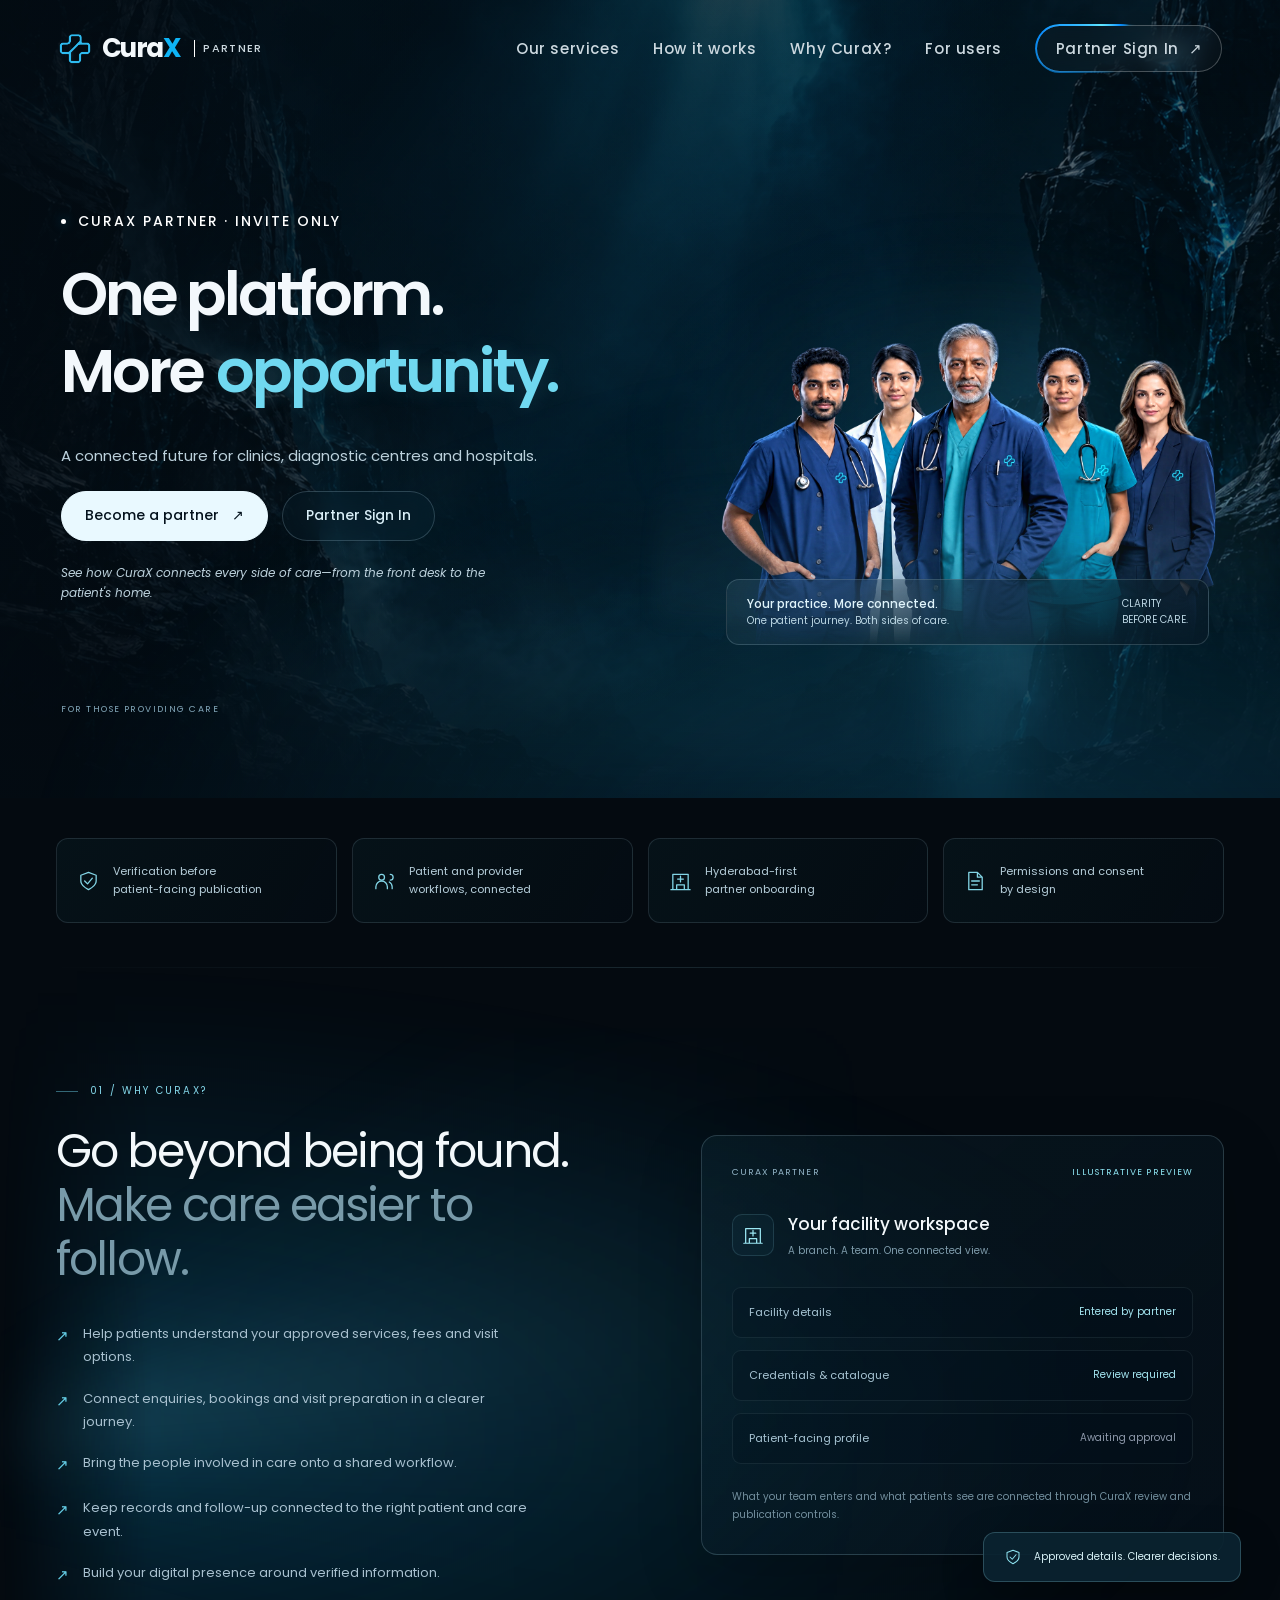
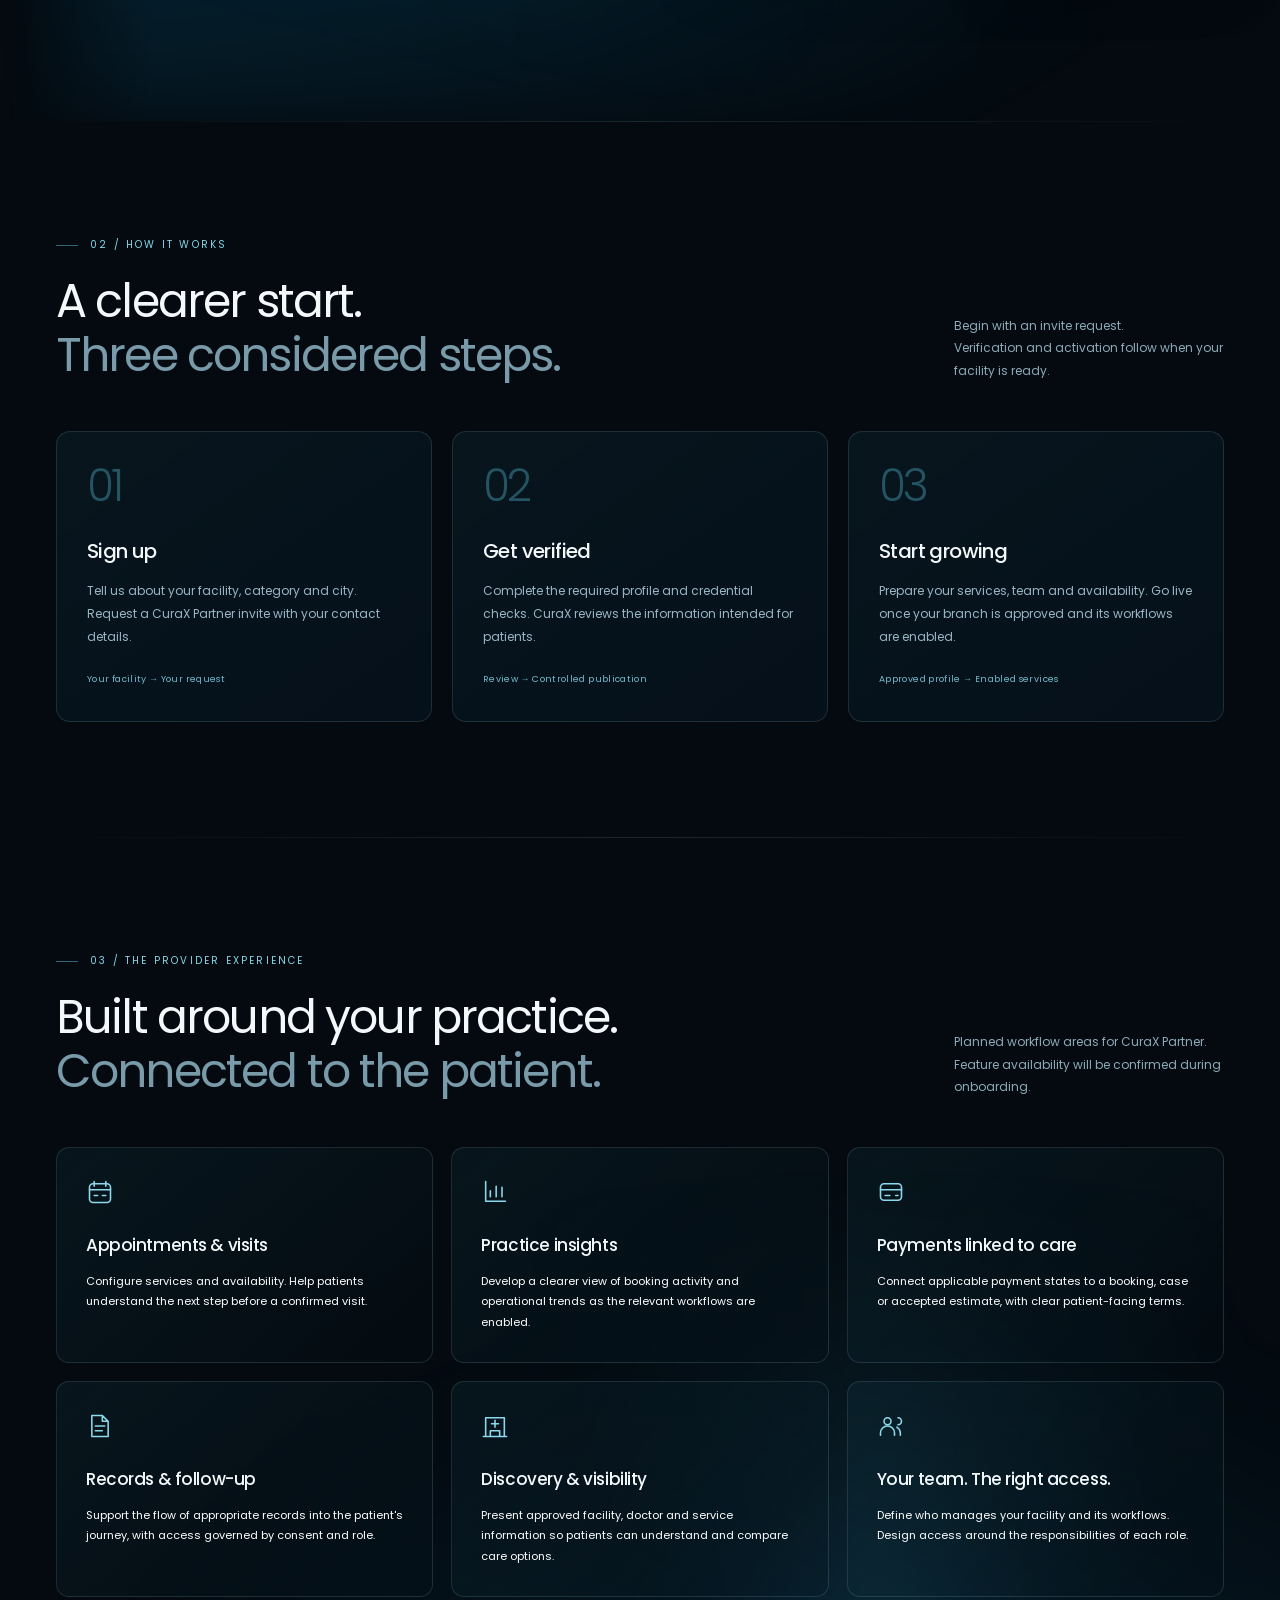
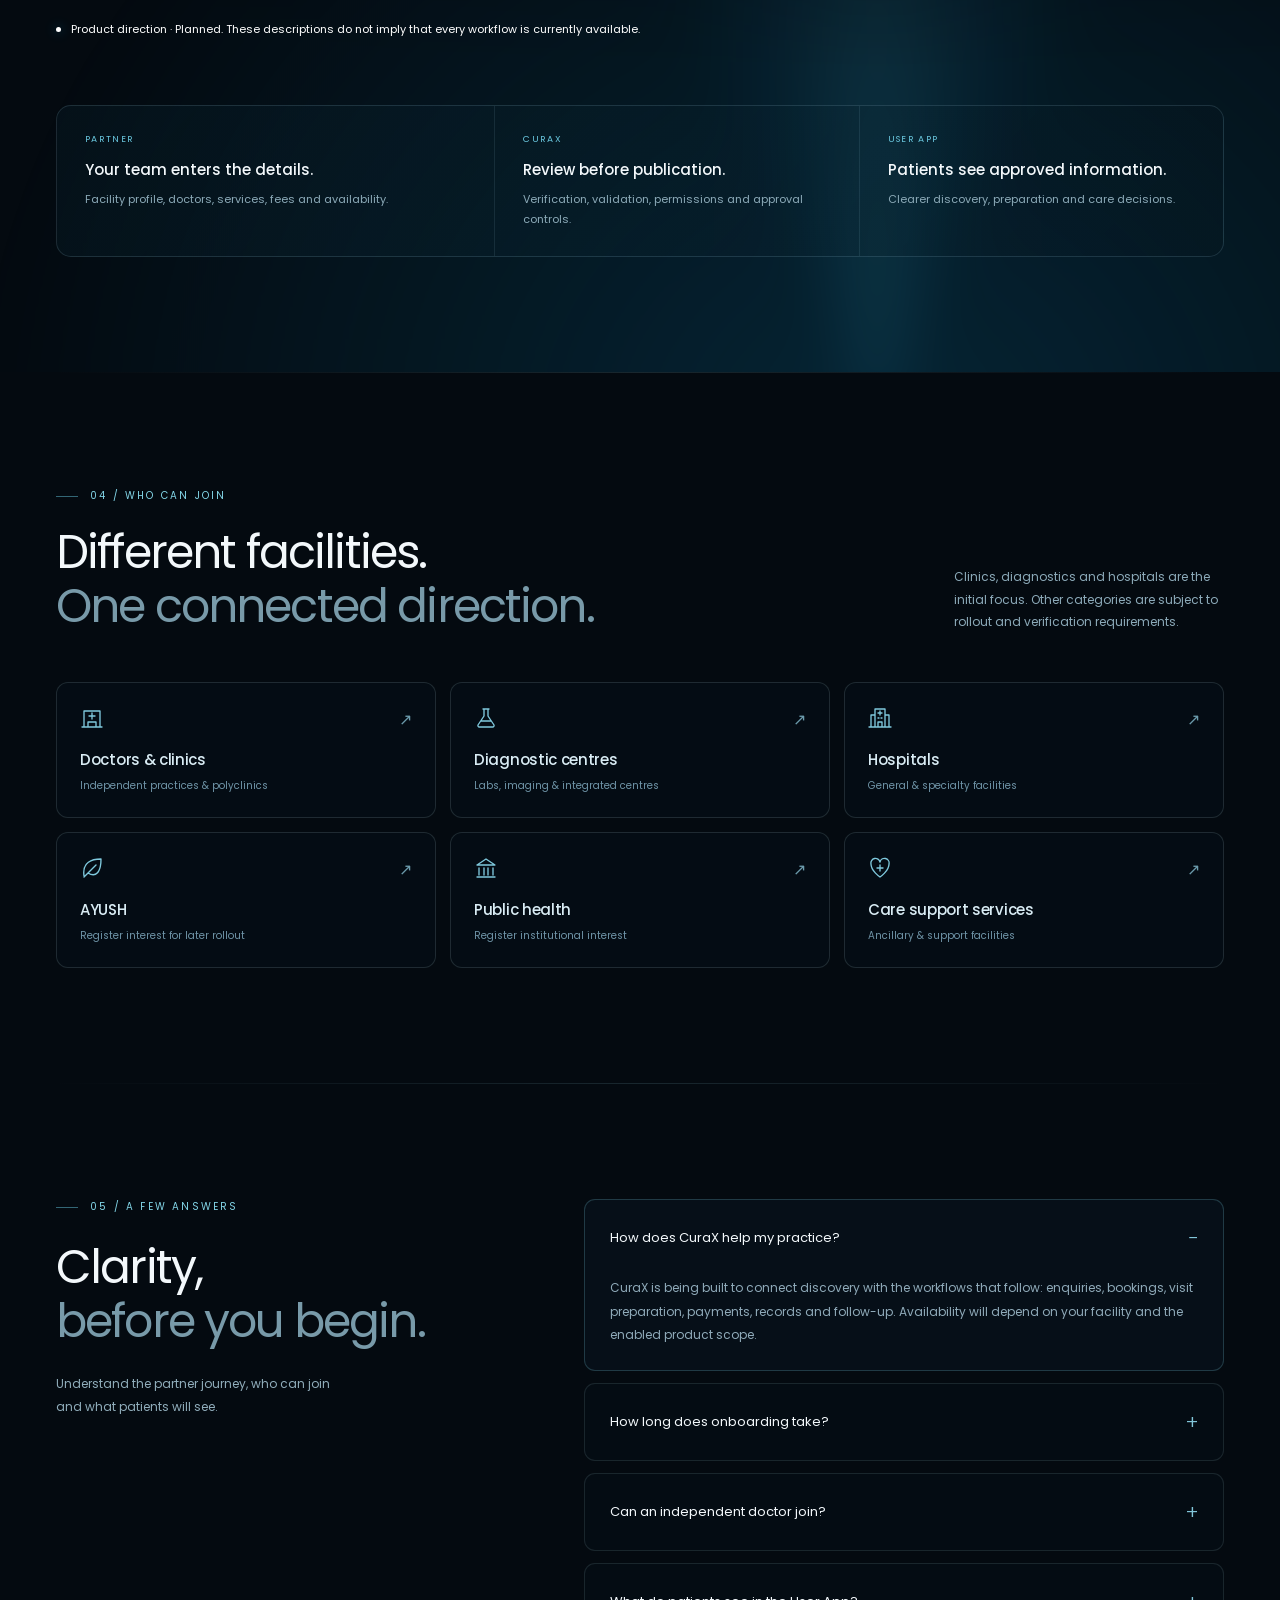
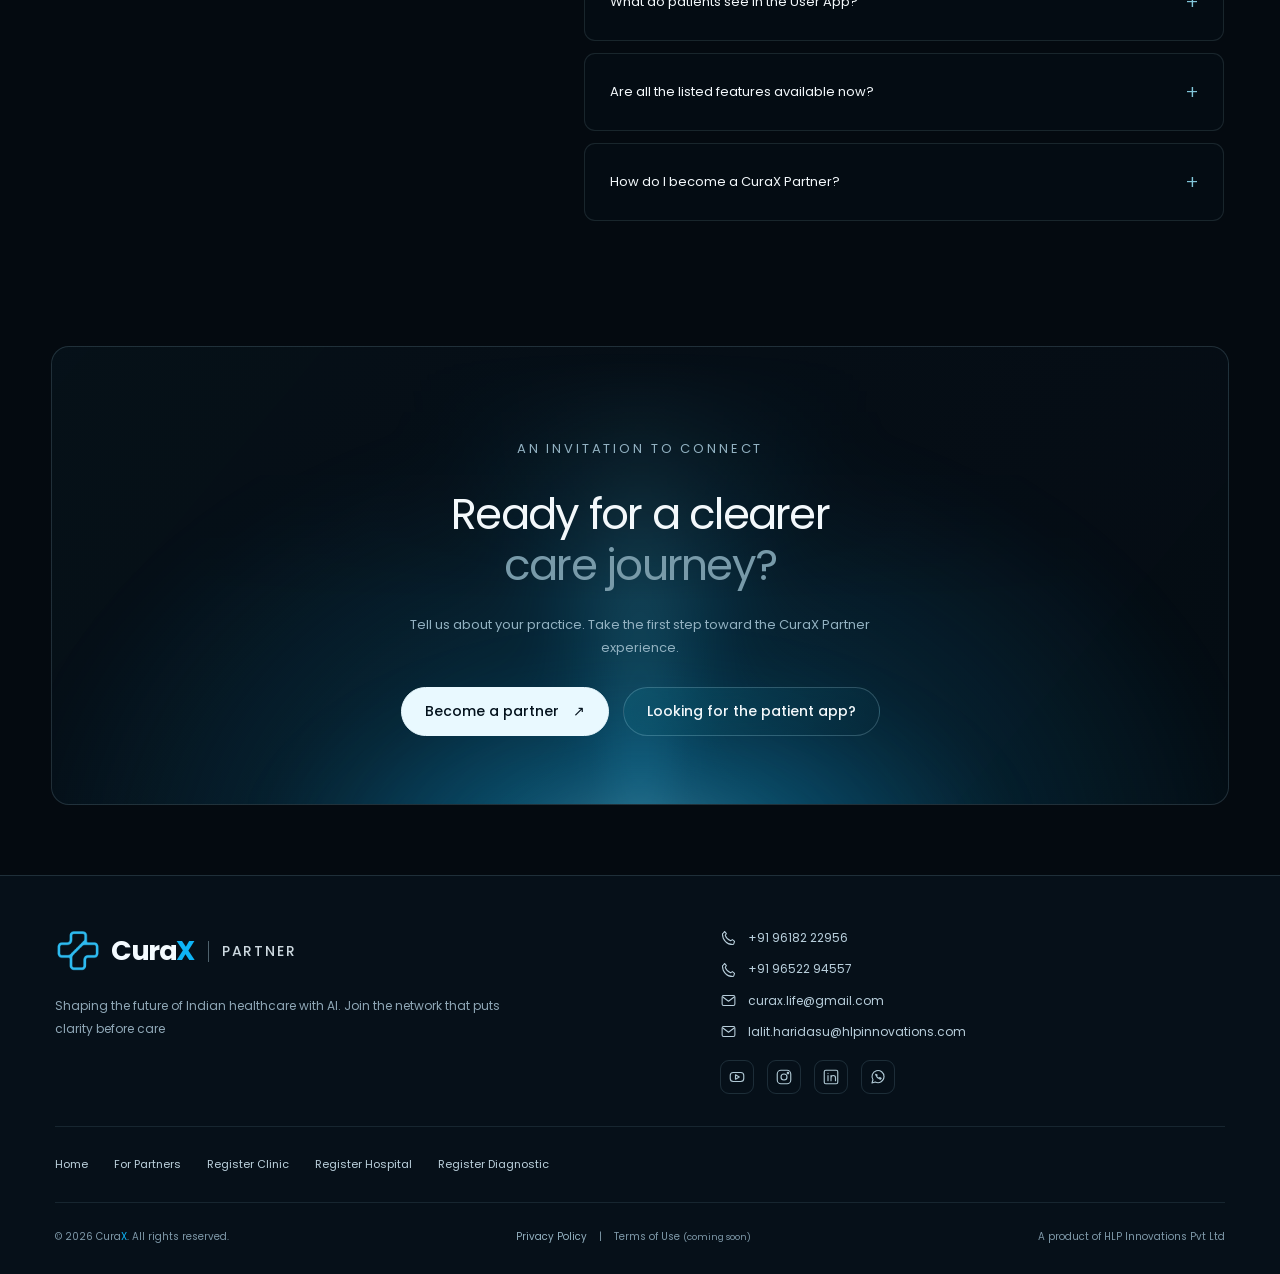
==== commit 4dac8e6b: "Updated the favicon for the partner side" ====
--- a/partners.html
+++ b/partners.html
@@ -7,6 +7,8 @@
     <meta name="theme-color" content="#040a10" />
 
     <title>CuraX Partner — Clarity before care</title>
+    <link rel="icon" type="image/png" href="/assets/assets/curax-logo.png" />
+    <link rel="shortcut icon" href="/assets/assets/curax-logo.png" />
 
     <meta name="description"
         content="Explore CuraX Partner for clinics, diagnostic centres and hospitals. Understand the planned provider workflow and request a partner invite. Hyderabad first." />
--- a/assets/css/partner.css
+++ b/assets/css/partner.css
@@ -2140,3 +2140,25 @@
     .rail.section { grid-template-columns: minmax(0, 1fr); }
     .hero .visual-caption { padding: 10px; gap: 8px; }
 }
+
+
+/* =========================================================
+   Hide Vertical Scrollbar
+   Keep Page Scrolling Functional
+   ========================================================= */
+
+html {
+    scrollbar-width: none; /* Firefox */
+    -ms-overflow-style: none; /* Legacy Edge / IE */
+}
+
+html::-webkit-scrollbar,
+body::-webkit-scrollbar {
+    display: none; /* Chrome, Safari, Edge */
+    width: 0;
+}
+
+body {
+    overflow-x: clip;
+}
+
